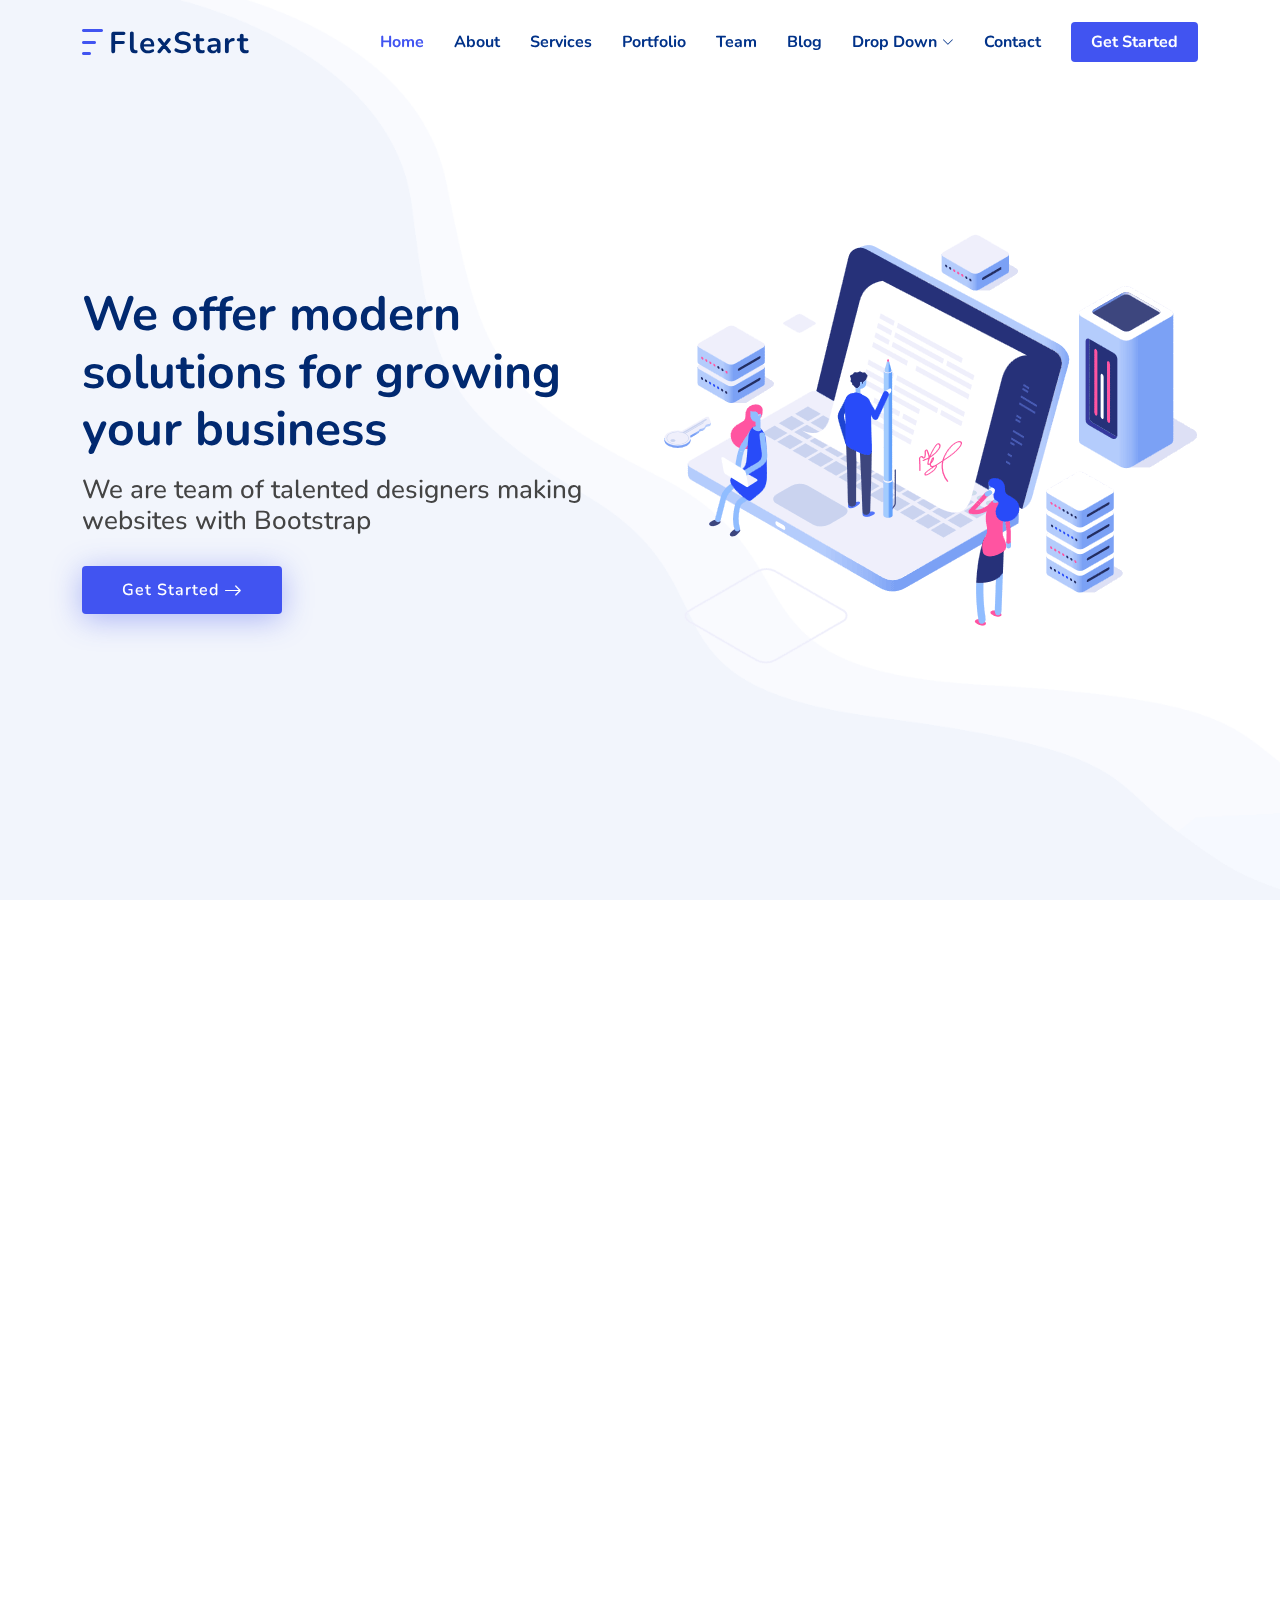
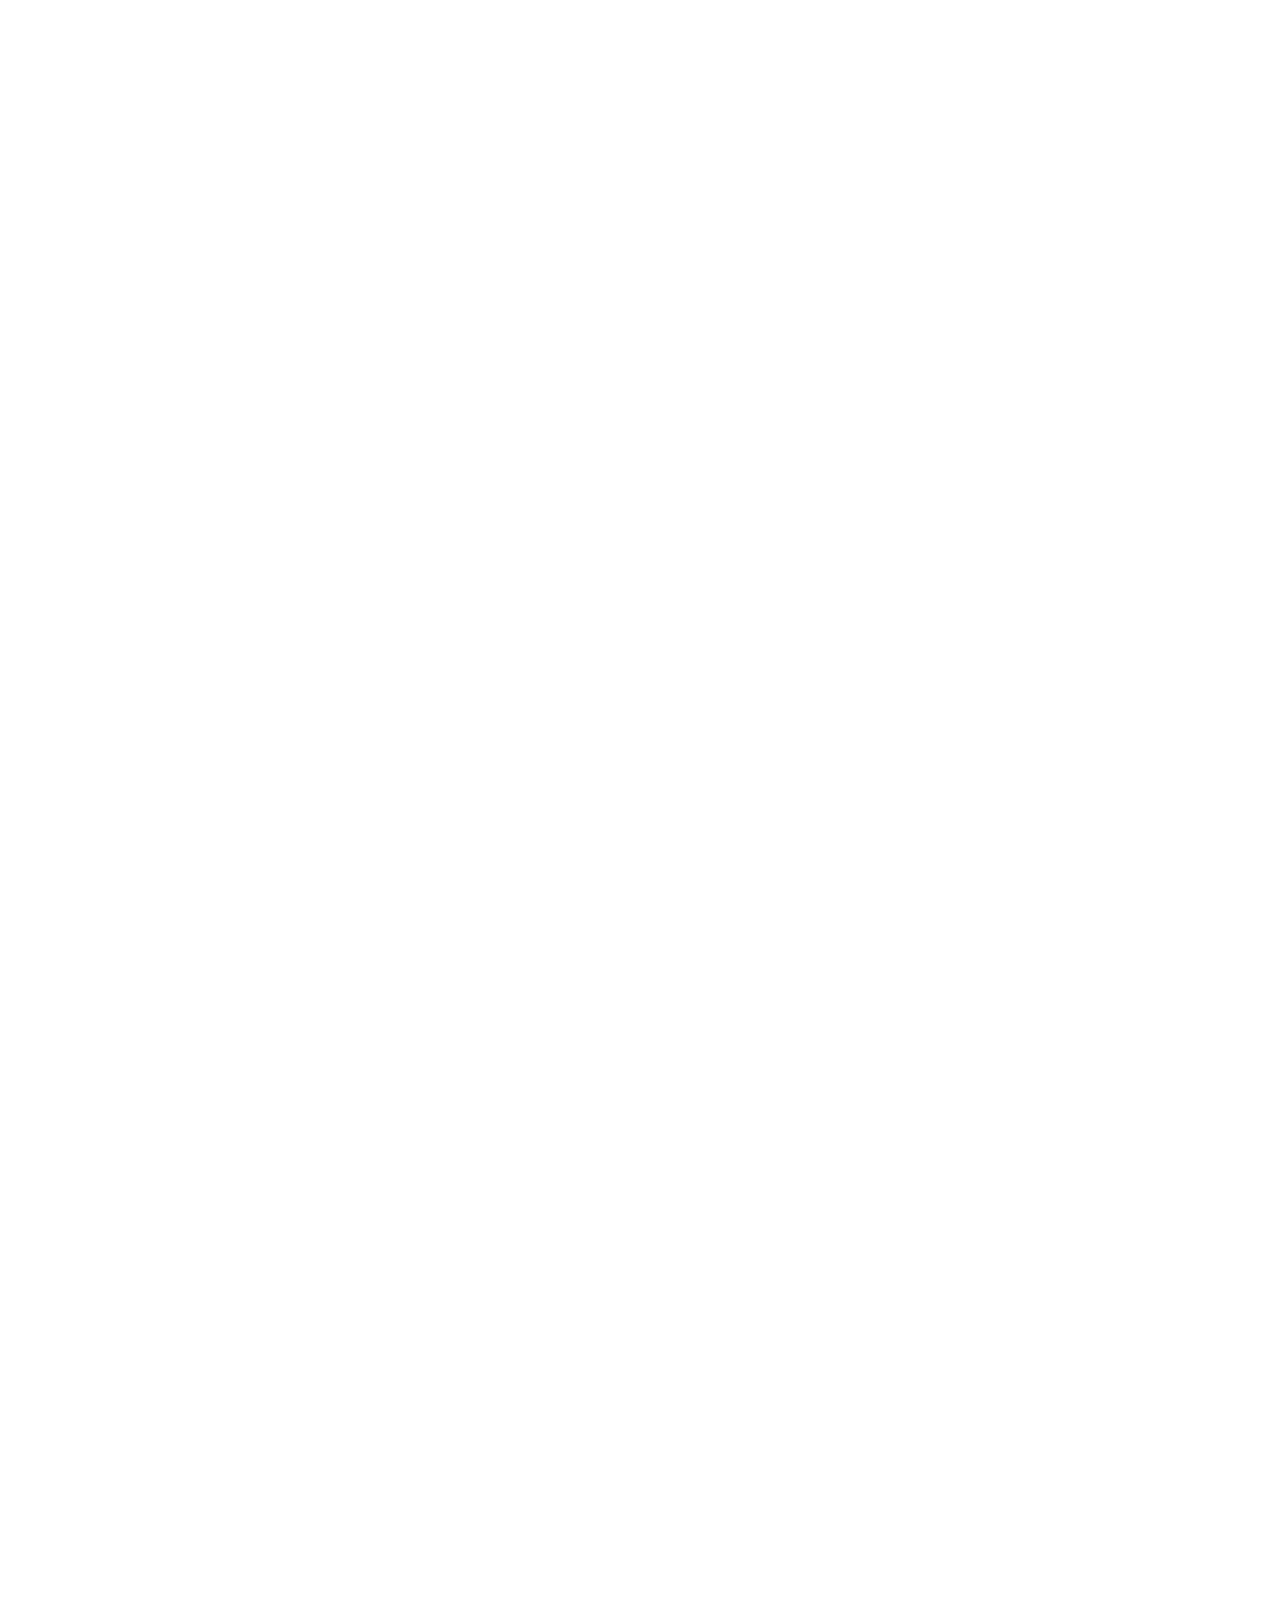
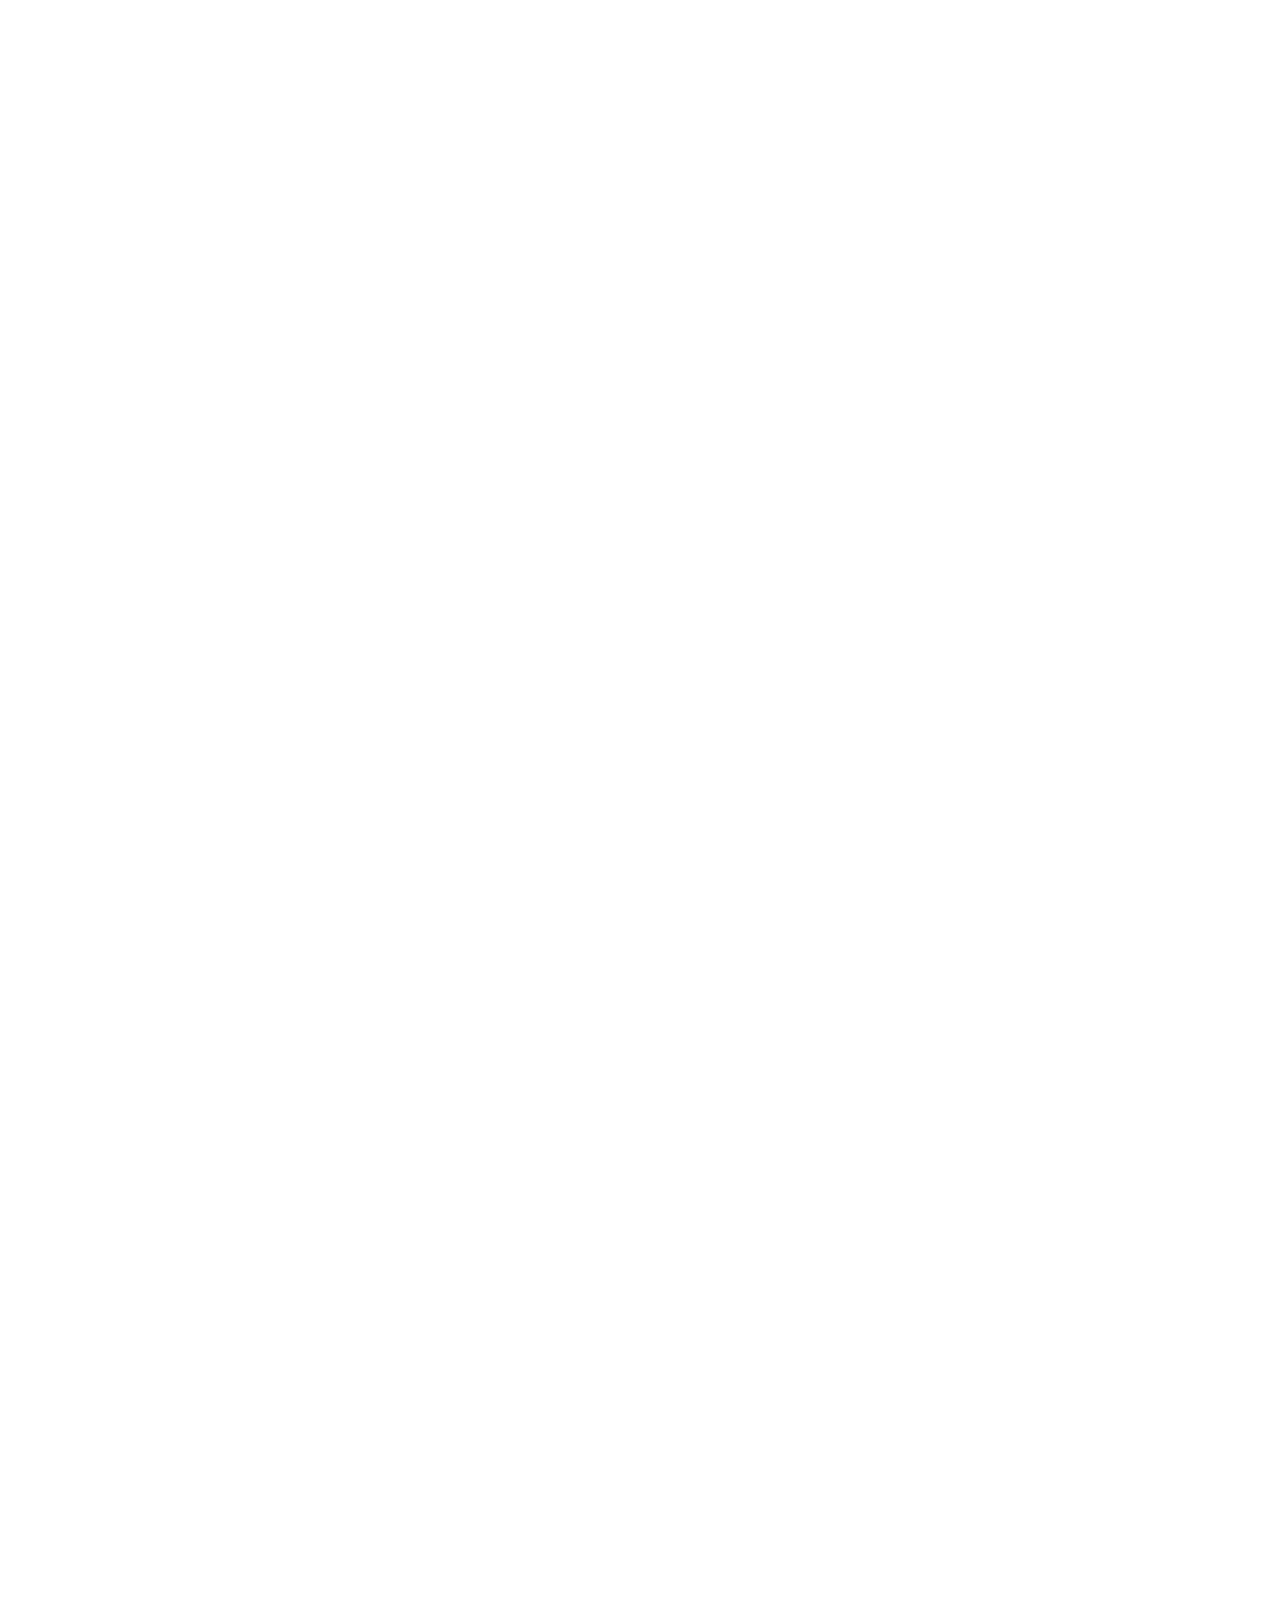
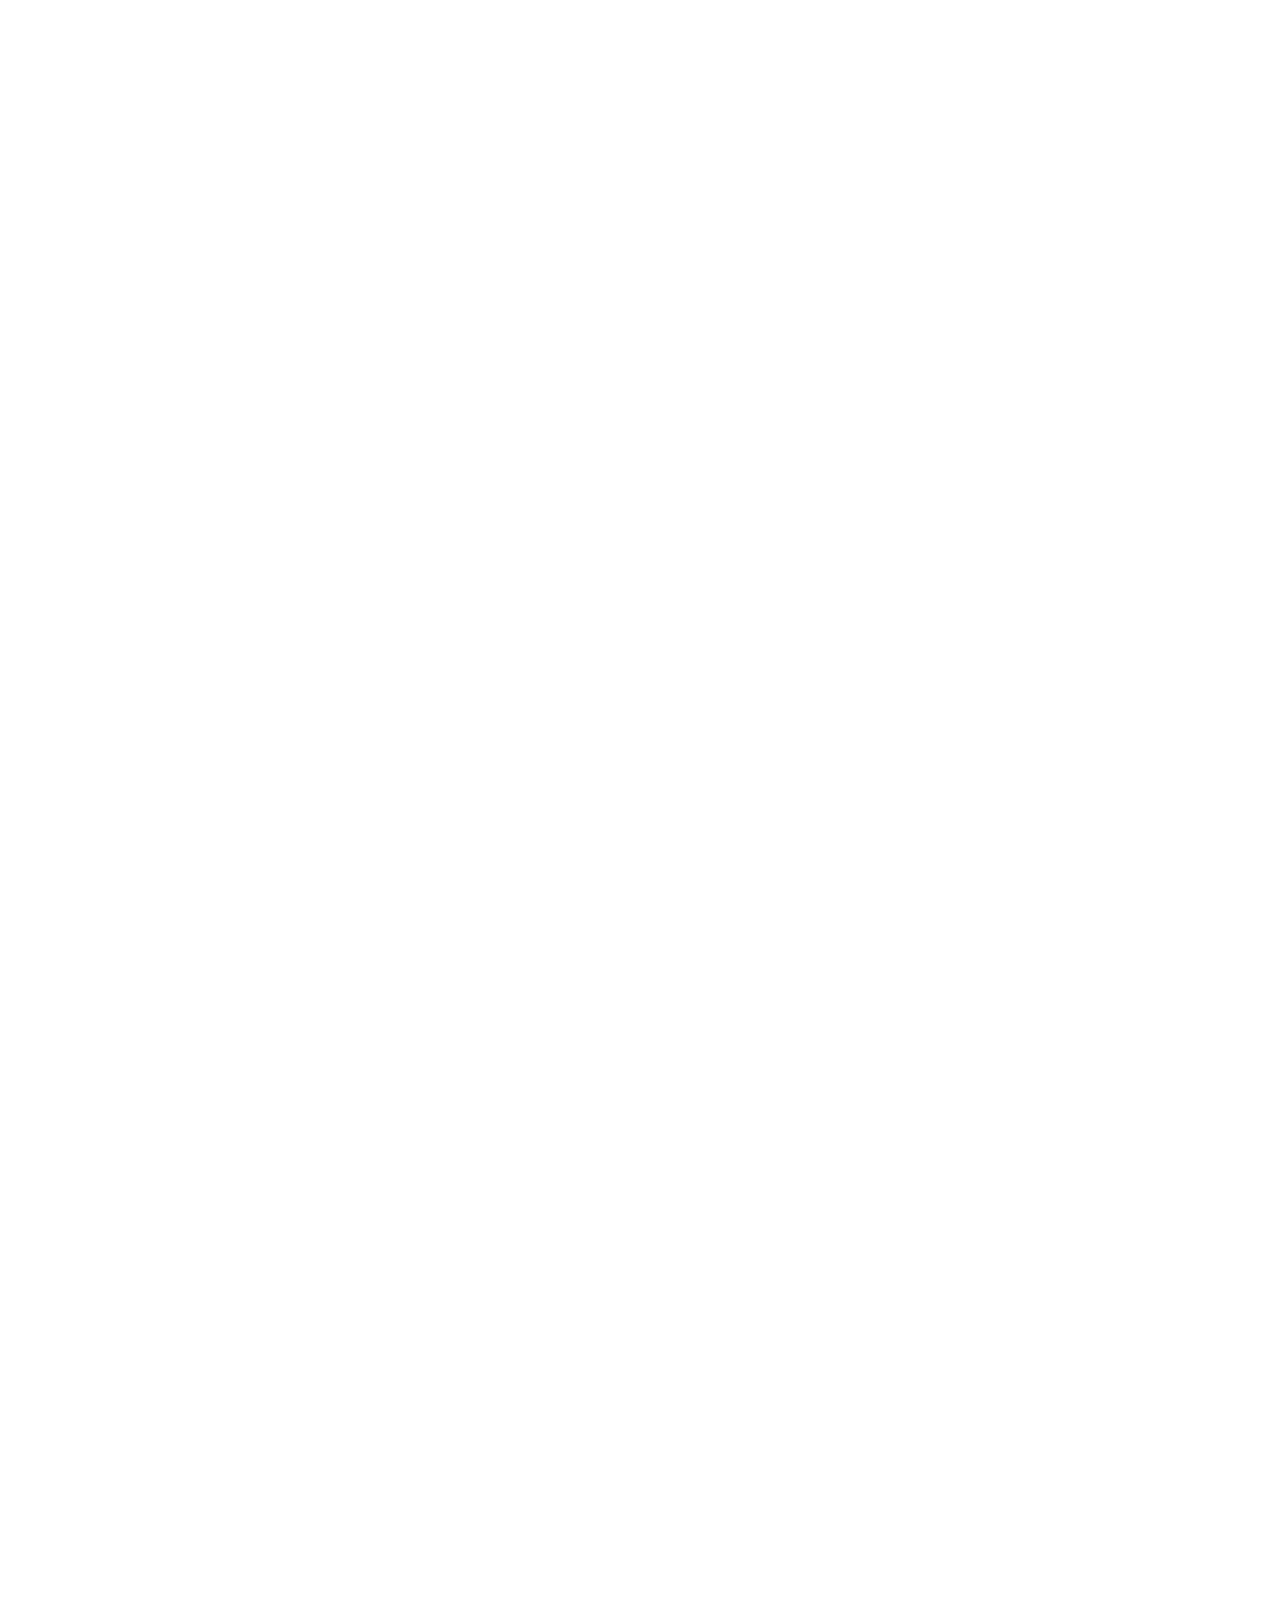
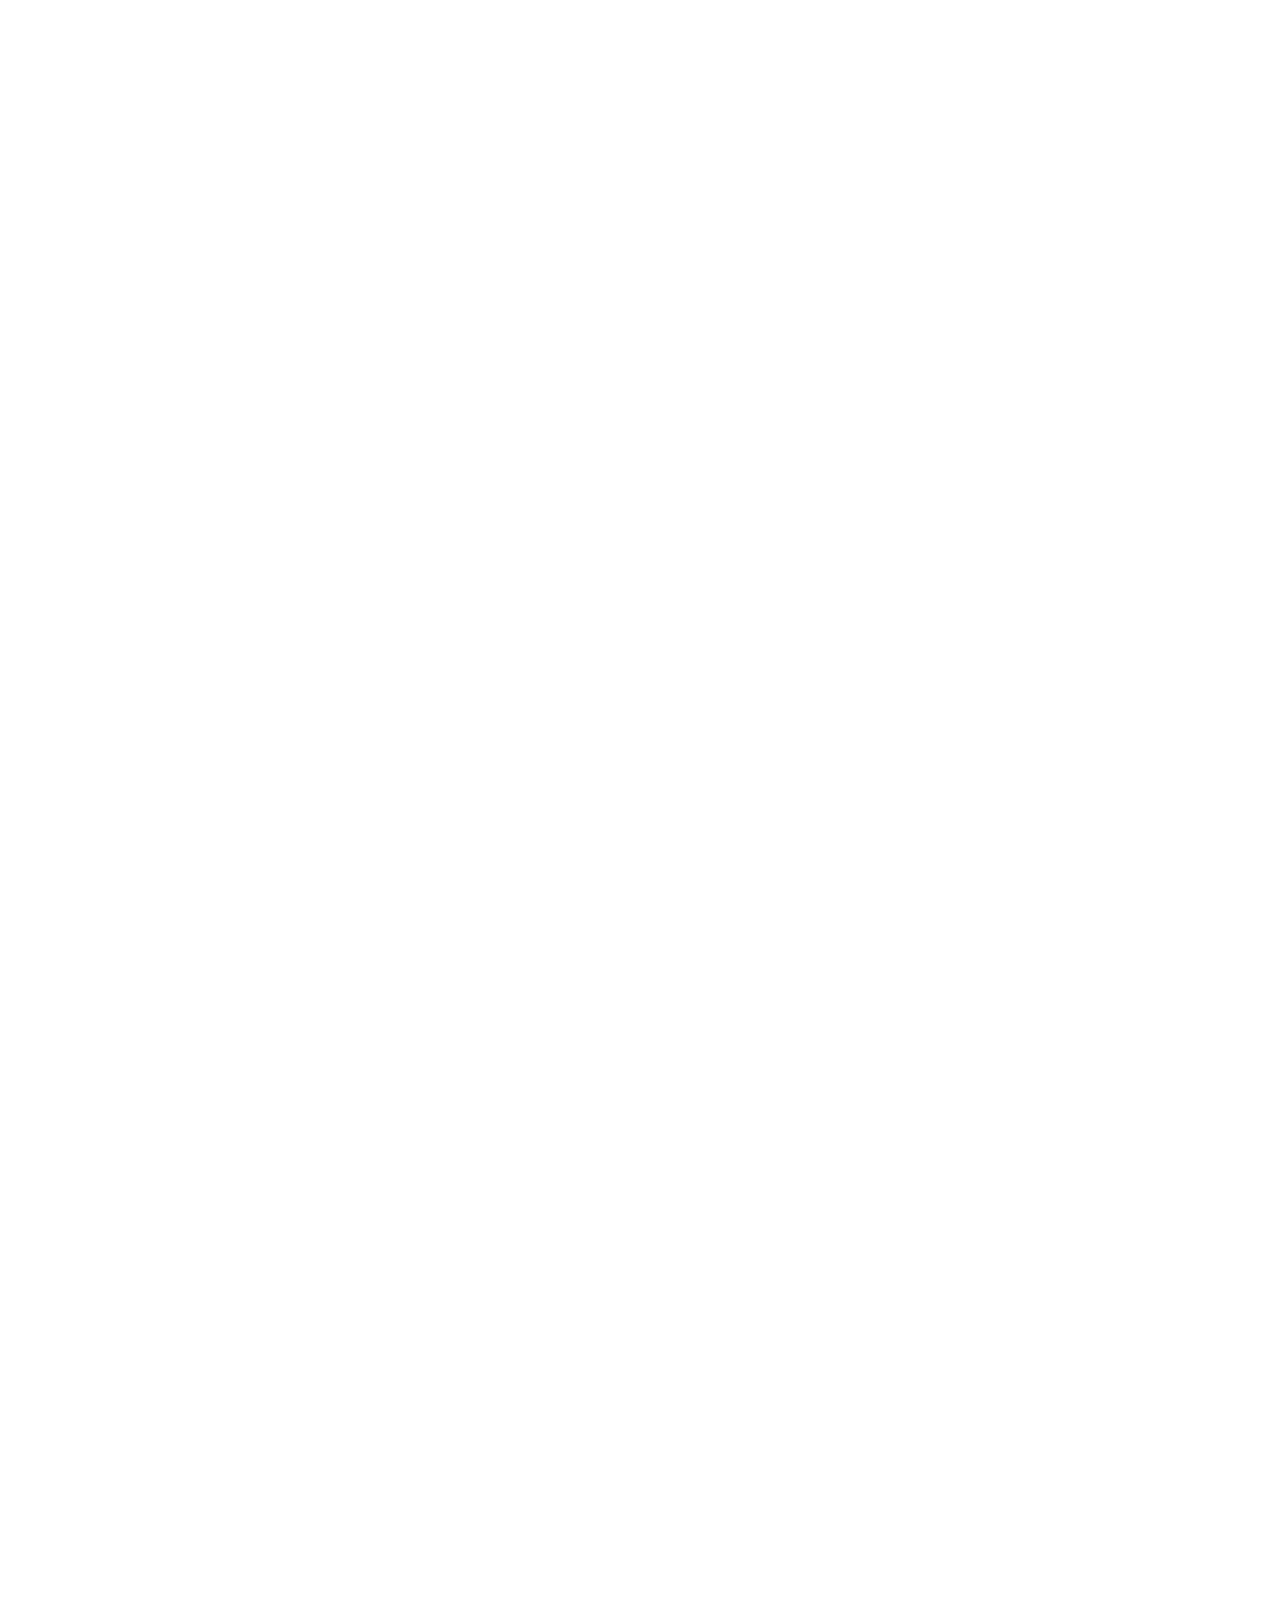
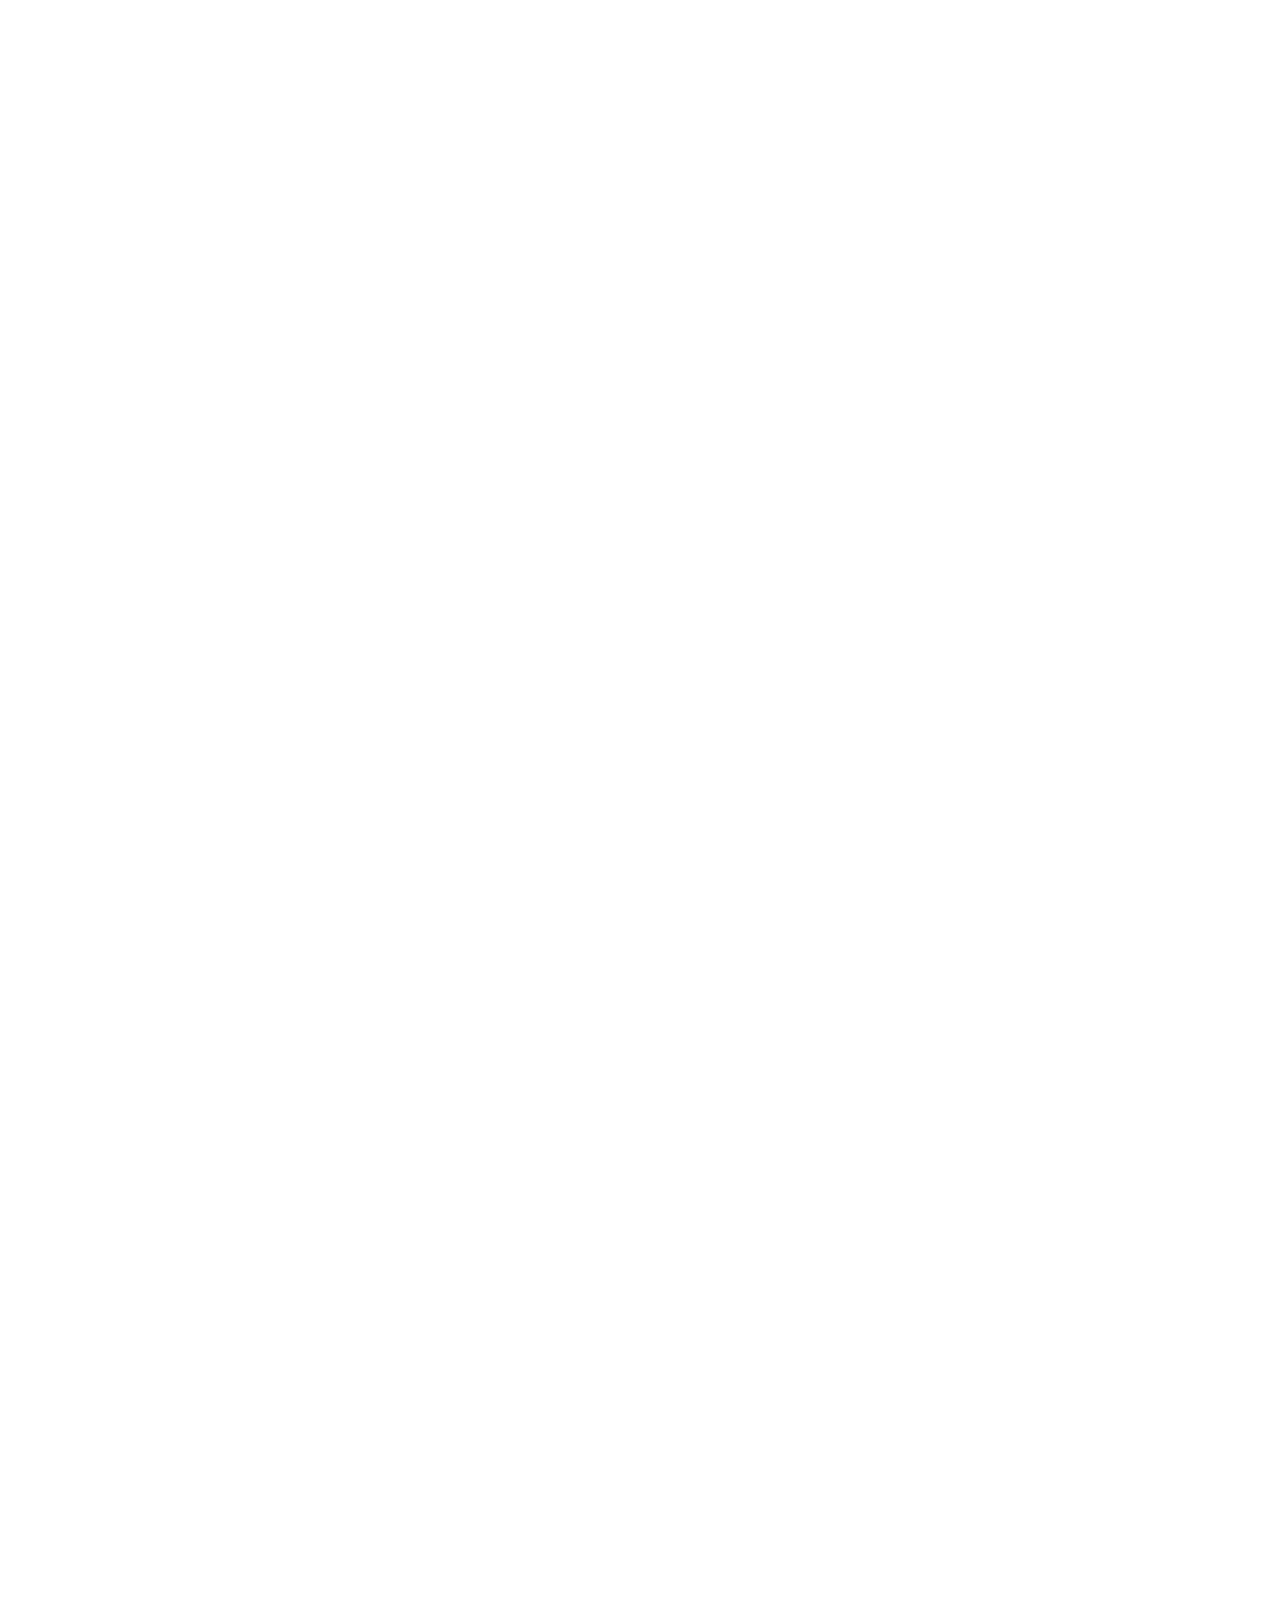
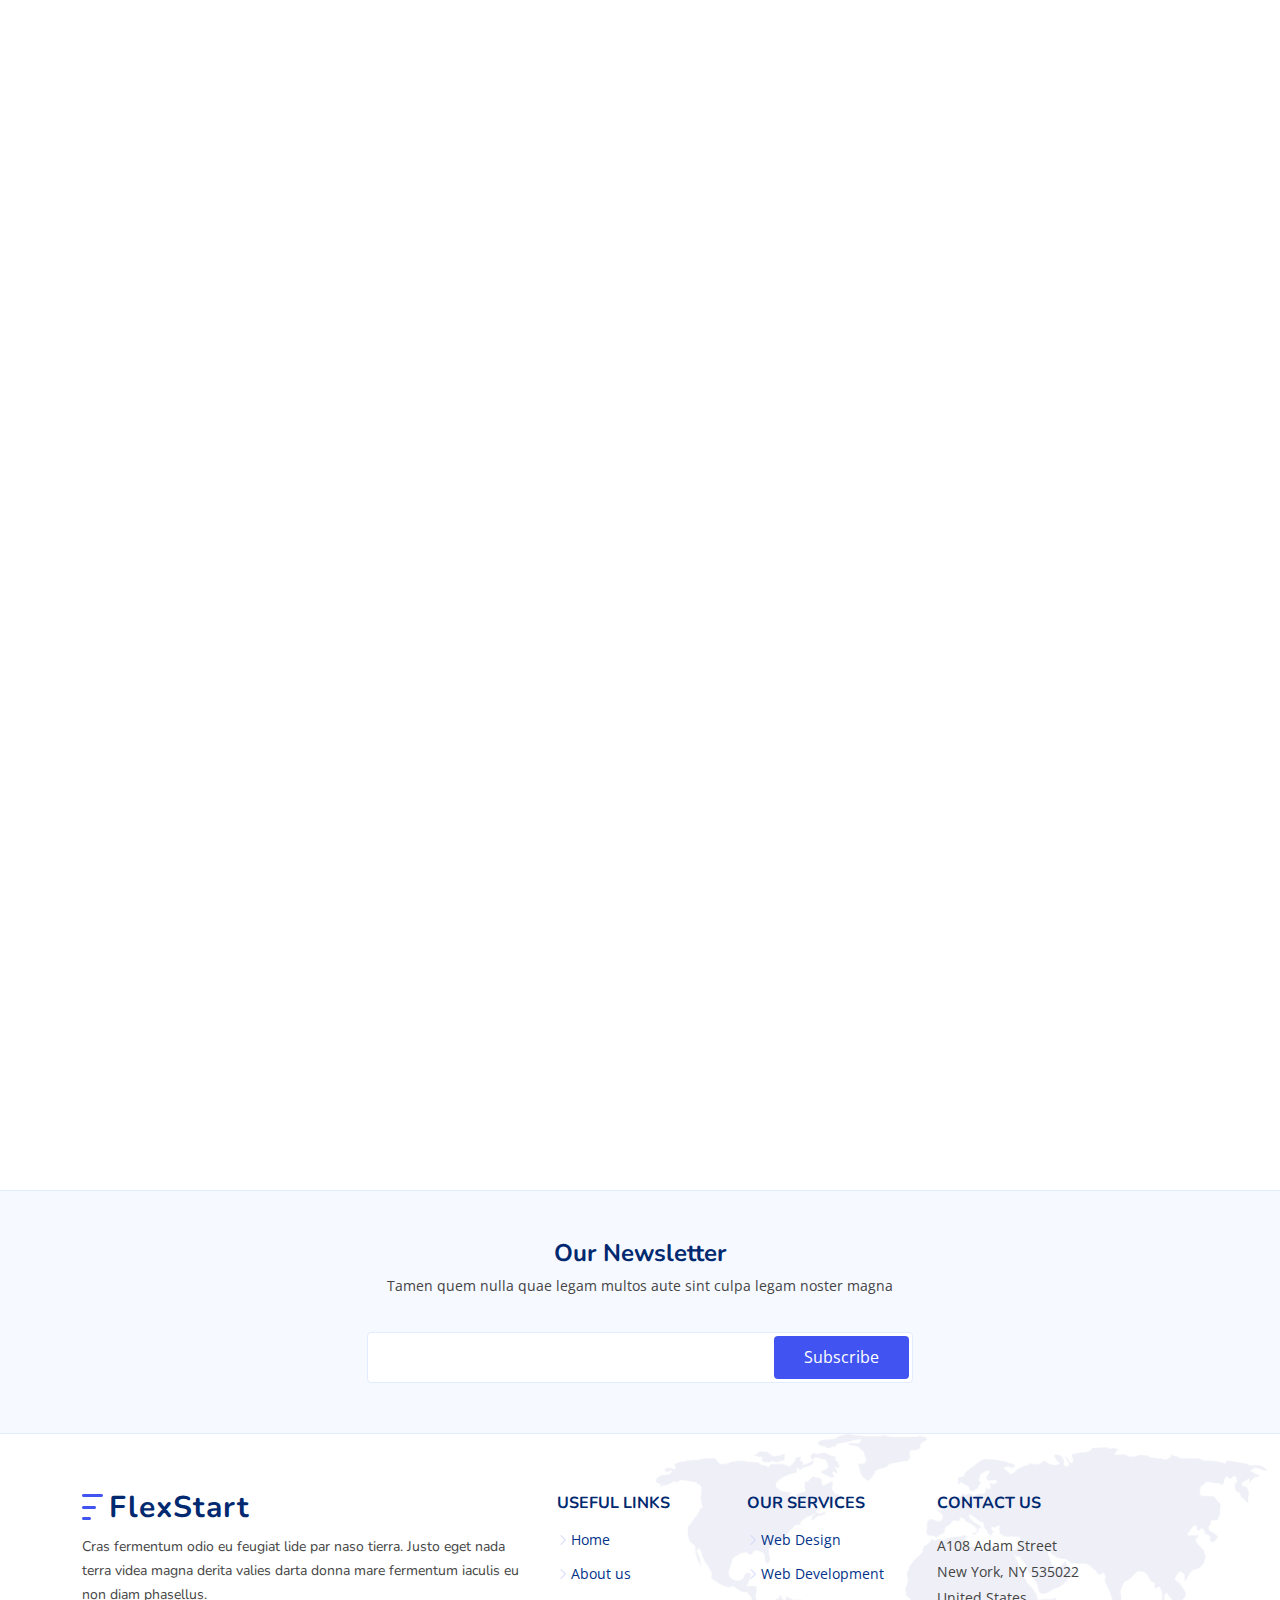
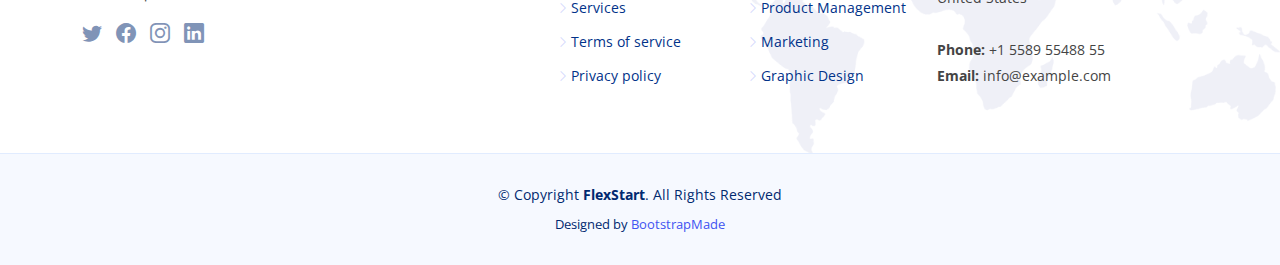
==== Final Website/index.html @ 0e43fa35 "New Website added - single blog page updated -" ====
<!DOCTYPE html>
<html lang="en">

<head>
  <meta charset="utf-8">
  <meta content="width=device-width, initial-scale=1.0" name="viewport">

  <title>FlexStart Bootstrap Template - Index</title>
  <meta content="" name="description">

  <meta content="" name="keywords">

  <!-- Favicons -->
  <link href="assets/img/favicon.png" rel="icon">
  <link href="assets/img/apple-touch-icon.png" rel="apple-touch-icon">

  <!-- Google Fonts -->
  <link href="https://fonts.googleapis.com/css?family=Open+Sans:300,300i,400,400i,600,600i,700,700i|Nunito:300,300i,400,400i,600,600i,700,700i|Poppins:300,300i,400,400i,500,500i,600,600i,700,700i" rel="stylesheet">

  <!-- Vendor CSS Files -->
  <link href="assets/vendor/aos/aos.css" rel="stylesheet">
  <link href="assets/vendor/bootstrap/css/bootstrap.min.css" rel="stylesheet">
  <link href="assets/vendor/bootstrap-icons/bootstrap-icons.css" rel="stylesheet">
  <link href="assets/vendor/glightbox/css/glightbox.min.css" rel="stylesheet">
  <link href="assets/vendor/remixicon/remixicon.css" rel="stylesheet">
  <link href="assets/vendor/swiper/swiper-bundle.min.css" rel="stylesheet">

  <!-- Template Main CSS File -->
  <link href="assets/css/style.css" rel="stylesheet">

  <!-- =======================================================
  * Template Name: FlexStart - v1.9.0
  * Template URL: https://bootstrapmade.com/flexstart-bootstrap-startup-template/
  * Author: BootstrapMade.com
  * License: https://bootstrapmade.com/license/
  ======================================================== -->
</head>

<body>

  <!-- ======= Header ======= -->
  <header id="header" class="header fixed-top">
    <div class="container-fluid container-xl d-flex align-items-center justify-content-between">

      <a href="index.html" class="logo d-flex align-items-center">
        <img src="assets/img/logo.png" alt="">
        <span>FlexStart</span>
      </a>

      <nav id="navbar" class="navbar">
        <ul>
          <li><a class="nav-link scrollto active" href="#hero">Home</a></li>
          <li><a class="nav-link scrollto" href="#about">About</a></li>
          <li><a class="nav-link scrollto" href="#services">Services</a></li>
          <li><a class="nav-link scrollto" href="#portfolio">Portfolio</a></li>
          <li><a class="nav-link scrollto" href="#team">Team</a></li>
          <li><a href="blog.html">Blog</a></li>
          <li class="dropdown"><a href="#"><span>Drop Down</span> <i class="bi bi-chevron-down"></i></a>
            <ul>
              <li><a href="#">Drop Down 1</a></li>
              <li class="dropdown"><a href="#"><span>Deep Drop Down</span> <i class="bi bi-chevron-right"></i></a>
                <ul>
                  <li><a href="#">Deep Drop Down 1</a></li>
                  <li><a href="#">Deep Drop Down 2</a></li>
                  <li><a href="#">Deep Drop Down 3</a></li>
                  <li><a href="#">Deep Drop Down 4</a></li>
                  <li><a href="#">Deep Drop Down 5</a></li>
                </ul>
              </li>
              <li><a href="#">Drop Down 2</a></li>
              <li><a href="#">Drop Down 3</a></li>
              <li><a href="#">Drop Down 4</a></li>
            </ul>
          </li>
          <li><a class="nav-link scrollto" href="#contact">Contact</a></li>
          <li><a class="getstarted scrollto" href="#about">Get Started</a></li>
        </ul>
        <i class="bi bi-list mobile-nav-toggle"></i>
      </nav><!-- .navbar -->

    </div>
  </header><!-- End Header -->

  <!-- ======= Hero Section ======= -->
  <section id="hero" class="hero d-flex align-items-center">

    <div class="container">
      <div class="row">
        <div class="col-lg-6 d-flex flex-column justify-content-center">
          <h1 data-aos="fade-up">We offer modern solutions for growing your business</h1>
          <h2 data-aos="fade-up" data-aos-delay="400">We are team of talented designers making websites with Bootstrap</h2>
          <div data-aos="fade-up" data-aos-delay="600">
            <div class="text-center text-lg-start">
              <a href="#about" class="btn-get-started scrollto d-inline-flex align-items-center justify-content-center align-self-center">
                <span>Get Started</span>
                <i class="bi bi-arrow-right"></i>
              </a>
            </div>
          </div>
        </div>
        <div class="col-lg-6 hero-img" data-aos="zoom-out" data-aos-delay="200">
          <img src="assets/img/hero-img.png" class="img-fluid" alt="">
        </div>
      </div>
    </div>

  </section><!-- End Hero -->

  <main id="main">
    <!-- ======= About Section ======= -->
    <section id="about" class="about">

      <div class="container" data-aos="fade-up">
        <div class="row gx-0">

          <div class="col-lg-6 d-flex flex-column justify-content-center" data-aos="fade-up" data-aos-delay="200">
            <div class="content">
              <h3>Who We Are</h3>
              <h2>Expedita voluptas omnis cupiditate totam eveniet nobis sint iste. Dolores est repellat corrupti reprehenderit.</h2>
              <p>
                Quisquam vel ut sint cum eos hic dolores aperiam. Sed deserunt et. Inventore et et dolor consequatur itaque ut voluptate sed et. Magnam nam ipsum tenetur suscipit voluptatum nam et est corrupti.
              </p>
              <div class="text-center text-lg-start">
                <a href="#" class="btn-read-more d-inline-flex align-items-center justify-content-center align-self-center">
                  <span>Read More</span>
                  <i class="bi bi-arrow-right"></i>
                </a>
              </div>
            </div>
          </div>

          <div class="col-lg-6 d-flex align-items-center" data-aos="zoom-out" data-aos-delay="200">
            <img src="assets/img/about.jpg" class="img-fluid" alt="">
          </div>

        </div>
      </div>

    </section><!-- End About Section -->

    <!-- ======= Values Section ======= -->
    <section id="values" class="values">

      <div class="container" data-aos="fade-up">

        <header class="section-header">
          <h2>Our Values</h2>
          <p>Odit est perspiciatis laborum et dicta</p>
        </header>

        <div class="row">

          <div class="col-lg-4" data-aos="fade-up" data-aos-delay="200">
            <div class="box">
              <img src="assets/img/values-1.png" class="img-fluid" alt="">
              <h3>Ad cupiditate sed est odio</h3>
              <p>Eum ad dolor et. Autem aut fugiat debitis voluptatem consequuntur sit. Et veritatis id.</p>
            </div>
          </div>

          <div class="col-lg-4 mt-4 mt-lg-0" data-aos="fade-up" data-aos-delay="400">
            <div class="box">
              <img src="assets/img/values-2.png" class="img-fluid" alt="">
              <h3>Voluptatem voluptatum alias</h3>
              <p>Repudiandae amet nihil natus in distinctio suscipit id. Doloremque ducimus ea sit non.</p>
            </div>
          </div>

          <div class="col-lg-4 mt-4 mt-lg-0" data-aos="fade-up" data-aos-delay="600">
            <div class="box">
              <img src="assets/img/values-3.png" class="img-fluid" alt="">
              <h3>Fugit cupiditate alias nobis.</h3>
              <p>Quam rem vitae est autem molestias explicabo debitis sint. Vero aliquid quidem commodi.</p>
            </div>
          </div>

        </div>

      </div>

    </section><!-- End Values Section -->

    <!-- ======= Counts Section ======= -->
    <section id="counts" class="counts">
      <div class="container" data-aos="fade-up">

        <div class="row gy-4">

          <div class="col-lg-3 col-md-6">
            <div class="count-box">
              <i class="bi bi-emoji-smile"></i>
              <div>
                <span data-purecounter-start="0" data-purecounter-end="232" data-purecounter-duration="1" class="purecounter"></span>
                <p>Happy Clients</p>
              </div>
            </div>
          </div>

          <div class="col-lg-3 col-md-6">
            <div class="count-box">
              <i class="bi bi-journal-richtext" style="color: #ee6c20;"></i>
              <div>
                <span data-purecounter-start="0" data-purecounter-end="521" data-purecounter-duration="1" class="purecounter"></span>
                <p>Projects</p>
              </div>
            </div>
          </div>

          <div class="col-lg-3 col-md-6">
            <div class="count-box">
              <i class="bi bi-headset" style="color: #15be56;"></i>
              <div>
                <span data-purecounter-start="0" data-purecounter-end="1463" data-purecounter-duration="1" class="purecounter"></span>
                <p>Hours Of Support</p>
              </div>
            </div>
          </div>

          <div class="col-lg-3 col-md-6">
            <div class="count-box">
              <i class="bi bi-people" style="color: #bb0852;"></i>
              <div>
                <span data-purecounter-start="0" data-purecounter-end="15" data-purecounter-duration="1" class="purecounter"></span>
                <p>Hard Workers</p>
              </div>
            </div>
          </div>

        </div>

      </div>
    </section><!-- End Counts Section -->

    <!-- ======= Features Section ======= -->
    <section id="features" class="features">

      <div class="container" data-aos="fade-up">

        <header class="section-header">
          <h2>Features</h2>
          <p>Laboriosam et omnis fuga quis dolor direda fara</p>
        </header>

        <div class="row">

          <div class="col-lg-6">
            <img src="assets/img/features.png" class="img-fluid" alt="">
          </div>

          <div class="col-lg-6 mt-5 mt-lg-0 d-flex">
            <div class="row align-self-center gy-4">

              <div class="col-md-6" data-aos="zoom-out" data-aos-delay="200">
                <div class="feature-box d-flex align-items-center">
                  <i class="bi bi-check"></i>
                  <h3>Eos aspernatur rem</h3>
                </div>
              </div>

              <div class="col-md-6" data-aos="zoom-out" data-aos-delay="300">
                <div class="feature-box d-flex align-items-center">
                  <i class="bi bi-check"></i>
                  <h3>Facilis neque ipsa</h3>
                </div>
              </div>

              <div class="col-md-6" data-aos="zoom-out" data-aos-delay="400">
                <div class="feature-box d-flex align-items-center">
                  <i class="bi bi-check"></i>
                  <h3>Volup amet voluptas</h3>
                </div>
              </div>

              <div class="col-md-6" data-aos="zoom-out" data-aos-delay="500">
                <div class="feature-box d-flex align-items-center">
                  <i class="bi bi-check"></i>
                  <h3>Rerum omnis sint</h3>
                </div>
              </div>

              <div class="col-md-6" data-aos="zoom-out" data-aos-delay="600">
                <div class="feature-box d-flex align-items-center">
                  <i class="bi bi-check"></i>
                  <h3>Alias possimus</h3>
                </div>
              </div>

              <div class="col-md-6" data-aos="zoom-out" data-aos-delay="700">
                <div class="feature-box d-flex align-items-center">
                  <i class="bi bi-check"></i>
                  <h3>Repellendus mollitia</h3>
                </div>
              </div>

            </div>
          </div>

        </div> <!-- / row -->

        <!-- Feature Tabs -->
        <div class="row feture-tabs" data-aos="fade-up">
          <div class="col-lg-6">
            <h3>Neque officiis dolore maiores et exercitationem quae est seda lidera pat claero</h3>

            <!-- Tabs -->
            <ul class="nav nav-pills mb-3">
              <li>
                <a class="nav-link active" data-bs-toggle="pill" href="#tab1">Saepe fuga</a>
              </li>
              <li>
                <a class="nav-link" data-bs-toggle="pill" href="#tab2">Voluptates</a>
              </li>
              <li>
                <a class="nav-link" data-bs-toggle="pill" href="#tab3">Corrupti</a>
              </li>
            </ul><!-- End Tabs -->

            <!-- Tab Content -->
            <div class="tab-content">

              <div class="tab-pane fade show active" id="tab1">
                <p>Consequuntur inventore voluptates consequatur aut vel et. Eos doloribus expedita. Sapiente atque consequatur minima nihil quae aspernatur quo suscipit voluptatem.</p>
                <div class="d-flex align-items-center mb-2">
                  <i class="bi bi-check2"></i>
                  <h4>Repudiandae rerum velit modi et officia quasi facilis</h4>
                </div>
                <p>Laborum omnis voluptates voluptas qui sit aliquam blanditiis. Sapiente minima commodi dolorum non eveniet magni quaerat nemo et.</p>
                <div class="d-flex align-items-center mb-2">
                  <i class="bi bi-check2"></i>
                  <h4>Incidunt non veritatis illum ea ut nisi</h4>
                </div>
                <p>Non quod totam minus repellendus autem sint velit. Rerum debitis facere soluta tenetur. Iure molestiae assumenda sunt qui inventore eligendi voluptates nisi at. Dolorem quo tempora. Quia et perferendis.</p>
              </div><!-- End Tab 1 Content -->

              <div class="tab-pane fade show" id="tab2">
                <p>Consequuntur inventore voluptates consequatur aut vel et. Eos doloribus expedita. Sapiente atque consequatur minima nihil quae aspernatur quo suscipit voluptatem.</p>
                <div class="d-flex align-items-center mb-2">
                  <i class="bi bi-check2"></i>
                  <h4>Repudiandae rerum velit modi et officia quasi facilis</h4>
                </div>
                <p>Laborum omnis voluptates voluptas qui sit aliquam blanditiis. Sapiente minima commodi dolorum non eveniet magni quaerat nemo et.</p>
                <div class="d-flex align-items-center mb-2">
                  <i class="bi bi-check2"></i>
                  <h4>Incidunt non veritatis illum ea ut nisi</h4>
                </div>
                <p>Non quod totam minus repellendus autem sint velit. Rerum debitis facere soluta tenetur. Iure molestiae assumenda sunt qui inventore eligendi voluptates nisi at. Dolorem quo tempora. Quia et perferendis.</p>
              </div><!-- End Tab 2 Content -->

              <div class="tab-pane fade show" id="tab3">
                <p>Consequuntur inventore voluptates consequatur aut vel et. Eos doloribus expedita. Sapiente atque consequatur minima nihil quae aspernatur quo suscipit voluptatem.</p>
                <div class="d-flex align-items-center mb-2">
                  <i class="bi bi-check2"></i>
                  <h4>Repudiandae rerum velit modi et officia quasi facilis</h4>
                </div>
                <p>Laborum omnis voluptates voluptas qui sit aliquam blanditiis. Sapiente minima commodi dolorum non eveniet magni quaerat nemo et.</p>
                <div class="d-flex align-items-center mb-2">
                  <i class="bi bi-check2"></i>
                  <h4>Incidunt non veritatis illum ea ut nisi</h4>
                </div>
                <p>Non quod totam minus repellendus autem sint velit. Rerum debitis facere soluta tenetur. Iure molestiae assumenda sunt qui inventore eligendi voluptates nisi at. Dolorem quo tempora. Quia et perferendis.</p>
              </div><!-- End Tab 3 Content -->

            </div>

          </div>

          <div class="col-lg-6">
            <img src="assets/img/features-2.png" class="img-fluid" alt="">
          </div>

        </div><!-- End Feature Tabs -->

        <!-- Feature Icons -->
        <div class="row feature-icons" data-aos="fade-up">
          <h3>Ratione mollitia eos ab laudantium rerum beatae quo</h3>

          <div class="row">

            <div class="col-xl-4 text-center" data-aos="fade-right" data-aos-delay="100">
              <img src="assets/img/features-3.png" class="img-fluid p-4" alt="">
            </div>

            <div class="col-xl-8 d-flex content">
              <div class="row align-self-center gy-4">

                <div class="col-md-6 icon-box" data-aos="fade-up">
                  <i class="ri-line-chart-line"></i>
                  <div>
                    <h4>Corporis voluptates sit</h4>
                    <p>Consequuntur sunt aut quasi enim aliquam quae harum pariatur laboris nisi ut aliquip</p>
                  </div>
                </div>

                <div class="col-md-6 icon-box" data-aos="fade-up" data-aos-delay="100">
                  <i class="ri-stack-line"></i>
                  <div>
                    <h4>Ullamco laboris nisi</h4>
                    <p>Excepteur sint occaecat cupidatat non proident, sunt in culpa qui officia deserunt</p>
                  </div>
                </div>

                <div class="col-md-6 icon-box" data-aos="fade-up" data-aos-delay="200">
                  <i class="ri-brush-4-line"></i>
                  <div>
                    <h4>Labore consequatur</h4>
                    <p>Aut suscipit aut cum nemo deleniti aut omnis. Doloribus ut maiores omnis facere</p>
                  </div>
                </div>

                <div class="col-md-6 icon-box" data-aos="fade-up" data-aos-delay="300">
                  <i class="ri-magic-line"></i>
                  <div>
                    <h4>Beatae veritatis</h4>
                    <p>Expedita veritatis consequuntur nihil tempore laudantium vitae denat pacta</p>
                  </div>
                </div>

                <div class="col-md-6 icon-box" data-aos="fade-up" data-aos-delay="400">
                  <i class="ri-command-line"></i>
                  <div>
                    <h4>Molestiae dolor</h4>
                    <p>Et fuga et deserunt et enim. Dolorem architecto ratione tensa raptor marte</p>
                  </div>
                </div>

                <div class="col-md-6 icon-box" data-aos="fade-up" data-aos-delay="500">
                  <i class="ri-radar-line"></i>
                  <div>
                    <h4>Explicabo consectetur</h4>
                    <p>Est autem dicta beatae suscipit. Sint veritatis et sit quasi ab aut inventore</p>
                  </div>
                </div>

              </div>
            </div>

          </div>

        </div><!-- End Feature Icons -->

      </div>

    </section><!-- End Features Section -->

    <!-- ======= Services Section ======= -->
    <section id="services" class="services">

      <div class="container" data-aos="fade-up">

        <header class="section-header">
          <h2>Services</h2>
          <p>Veritatis et dolores facere numquam et praesentium</p>
        </header>

        <div class="row gy-4">

          <div class="col-lg-4 col-md-6" data-aos="fade-up" data-aos-delay="200">
            <div class="service-box blue">
              <i class="ri-discuss-line icon"></i>
              <h3>Nesciunt Mete</h3>
              <p>Provident nihil minus qui consequatur non omnis maiores. Eos accusantium minus dolores iure perferendis tempore et consequatur.</p>
              <a href="#" class="read-more"><span>Read More</span> <i class="bi bi-arrow-right"></i></a>
            </div>
          </div>

          <div class="col-lg-4 col-md-6" data-aos="fade-up" data-aos-delay="300">
            <div class="service-box orange">
              <i class="ri-discuss-line icon"></i>
              <h3>Eosle Commodi</h3>
              <p>Ut autem aut autem non a. Sint sint sit facilis nam iusto sint. Libero corrupti neque eum hic non ut nesciunt dolorem.</p>
              <a href="#" class="read-more"><span>Read More</span> <i class="bi bi-arrow-right"></i></a>
            </div>
          </div>

          <div class="col-lg-4 col-md-6" data-aos="fade-up" data-aos-delay="400">
            <div class="service-box green">
              <i class="ri-discuss-line icon"></i>
              <h3>Ledo Markt</h3>
              <p>Ut excepturi voluptatem nisi sed. Quidem fuga consequatur. Minus ea aut. Vel qui id voluptas adipisci eos earum corrupti.</p>
              <a href="#" class="read-more"><span>Read More</span> <i class="bi bi-arrow-right"></i></a>
            </div>
          </div>

          <div class="col-lg-4 col-md-6" data-aos="fade-up" data-aos-delay="500">
            <div class="service-box red">
              <i class="ri-discuss-line icon"></i>
              <h3>Asperiores Commodi</h3>
              <p>Non et temporibus minus omnis sed dolor esse consequatur. Cupiditate sed error ea fuga sit provident adipisci neque.</p>
              <a href="#" class="read-more"><span>Read More</span> <i class="bi bi-arrow-right"></i></a>
            </div>
          </div>

          <div class="col-lg-4 col-md-6" data-aos="fade-up" data-aos-delay="600">
            <div class="service-box purple">
              <i class="ri-discuss-line icon"></i>
              <h3>Velit Doloremque.</h3>
              <p>Cumque et suscipit saepe. Est maiores autem enim facilis ut aut ipsam corporis aut. Sed animi at autem alias eius labore.</p>
              <a href="#" class="read-more"><span>Read More</span> <i class="bi bi-arrow-right"></i></a>
            </div>
          </div>

          <div class="col-lg-4 col-md-6" data-aos="fade-up" data-aos-delay="700">
            <div class="service-box pink">
              <i class="ri-discuss-line icon"></i>
              <h3>Dolori Architecto</h3>
              <p>Hic molestias ea quibusdam eos. Fugiat enim doloremque aut neque non et debitis iure. Corrupti recusandae ducimus enim.</p>
              <a href="#" class="read-more"><span>Read More</span> <i class="bi bi-arrow-right"></i></a>
            </div>
          </div>

        </div>

      </div>

    </section><!-- End Services Section -->

    <!-- ======= Pricing Section ======= -->
    <section id="pricing" class="pricing">

      <div class="container" data-aos="fade-up">

        <header class="section-header">
          <h2>Pricing</h2>
          <p>Check our Pricing</p>
        </header>

        <div class="row gy-4" data-aos="fade-left">

          <div class="col-lg-3 col-md-6" data-aos="zoom-in" data-aos-delay="100">
            <div class="box">
              <h3 style="color: #07d5c0;">Free Plan</h3>
              <div class="price"><sup>$</sup>0<span> / mo</span></div>
              <img src="assets/img/pricing-free.png" class="img-fluid" alt="">
              <ul>
                <li>Aida dere</li>
                <li>Nec feugiat nisl</li>
                <li>Nulla at volutpat dola</li>
                <li class="na">Pharetra massa</li>
                <li class="na">Massa ultricies mi</li>
              </ul>
              <a href="#" class="btn-buy">Buy Now</a>
            </div>
          </div>

          <div class="col-lg-3 col-md-6" data-aos="zoom-in" data-aos-delay="200">
            <div class="box">
              <span class="featured">Featured</span>
              <h3 style="color: #65c600;">Starter Plan</h3>
              <div class="price"><sup>$</sup>19<span> / mo</span></div>
              <img src="assets/img/pricing-starter.png" class="img-fluid" alt="">
              <ul>
                <li>Aida dere</li>
                <li>Nec feugiat nisl</li>
                <li>Nulla at volutpat dola</li>
                <li>Pharetra massa</li>
                <li class="na">Massa ultricies mi</li>
              </ul>
              <a href="#" class="btn-buy">Buy Now</a>
            </div>
          </div>

          <div class="col-lg-3 col-md-6" data-aos="zoom-in" data-aos-delay="300">
            <div class="box">
              <h3 style="color: #ff901c;">Business Plan</h3>
              <div class="price"><sup>$</sup>29<span> / mo</span></div>
              <img src="assets/img/pricing-business.png" class="img-fluid" alt="">
              <ul>
                <li>Aida dere</li>
                <li>Nec feugiat nisl</li>
                <li>Nulla at volutpat dola</li>
                <li>Pharetra massa</li>
                <li>Massa ultricies mi</li>
              </ul>
              <a href="#" class="btn-buy">Buy Now</a>
            </div>
          </div>

          <div class="col-lg-3 col-md-6" data-aos="zoom-in" data-aos-delay="400">
            <div class="box">
              <h3 style="color: #ff0071;">Ultimate Plan</h3>
              <div class="price"><sup>$</sup>49<span> / mo</span></div>
              <img src="assets/img/pricing-ultimate.png" class="img-fluid" alt="">
              <ul>
                <li>Aida dere</li>
                <li>Nec feugiat nisl</li>
                <li>Nulla at volutpat dola</li>
                <li>Pharetra massa</li>
                <li>Massa ultricies mi</li>
              </ul>
              <a href="#" class="btn-buy">Buy Now</a>
            </div>
          </div>

        </div>

      </div>

    </section><!-- End Pricing Section -->

    <!-- ======= F.A.Q Section ======= -->
    <section id="faq" class="faq">

      <div class="container" data-aos="fade-up">

        <header class="section-header">
          <h2>F.A.Q</h2>
          <p>Frequently Asked Questions</p>
        </header>

        <div class="row">
          <div class="col-lg-6">
            <!-- F.A.Q List 1-->
            <div class="accordion accordion-flush" id="faqlist1">
              <div class="accordion-item">
                <h2 class="accordion-header">
                  <button class="accordion-button collapsed" type="button" data-bs-toggle="collapse" data-bs-target="#faq-content-1">
                    Non consectetur a erat nam at lectus urna duis?
                  </button>
                </h2>
                <div id="faq-content-1" class="accordion-collapse collapse" data-bs-parent="#faqlist1">
                  <div class="accordion-body">
                    Feugiat pretium nibh ipsum consequat. Tempus iaculis urna id volutpat lacus laoreet non curabitur gravida. Venenatis lectus magna fringilla urna porttitor rhoncus dolor purus non.
                  </div>
                </div>
              </div>

              <div class="accordion-item">
                <h2 class="accordion-header">
                  <button class="accordion-button collapsed" type="button" data-bs-toggle="collapse" data-bs-target="#faq-content-2">
                    Feugiat scelerisque varius morbi enim nunc faucibus a pellentesque?
                  </button>
                </h2>
                <div id="faq-content-2" class="accordion-collapse collapse" data-bs-parent="#faqlist1">
                  <div class="accordion-body">
                    Dolor sit amet consectetur adipiscing elit pellentesque habitant morbi. Id interdum velit laoreet id donec ultrices. Fringilla phasellus faucibus scelerisque eleifend donec pretium. Est pellentesque elit ullamcorper dignissim. Mauris ultrices eros in cursus turpis massa tincidunt dui.
                  </div>
                </div>
              </div>

              <div class="accordion-item">
                <h2 class="accordion-header">
                  <button class="accordion-button collapsed" type="button" data-bs-toggle="collapse" data-bs-target="#faq-content-3">
                    Dolor sit amet consectetur adipiscing elit pellentesque habitant morbi?
                  </button>
                </h2>
                <div id="faq-content-3" class="accordion-collapse collapse" data-bs-parent="#faqlist1">
                  <div class="accordion-body">
                    Eleifend mi in nulla posuere sollicitudin aliquam ultrices sagittis orci. Faucibus pulvinar elementum integer enim. Sem nulla pharetra diam sit amet nisl suscipit. Rutrum tellus pellentesque eu tincidunt. Lectus urna duis convallis convallis tellus. Urna molestie at elementum eu facilisis sed odio morbi quis
                  </div>
                </div>
              </div>

            </div>
          </div>

          <div class="col-lg-6">

            <!-- F.A.Q List 2-->
            <div class="accordion accordion-flush" id="faqlist2">

              <div class="accordion-item">
                <h2 class="accordion-header">
                  <button class="accordion-button collapsed" type="button" data-bs-toggle="collapse" data-bs-target="#faq2-content-1">
                    Ac odio tempor orci dapibus. Aliquam eleifend mi in nulla?
                  </button>
                </h2>
                <div id="faq2-content-1" class="accordion-collapse collapse" data-bs-parent="#faqlist2">
                  <div class="accordion-body">
                    Dolor sit amet consectetur adipiscing elit pellentesque habitant morbi. Id interdum velit laoreet id donec ultrices. Fringilla phasellus faucibus scelerisque eleifend donec pretium. Est pellentesque elit ullamcorper dignissim. Mauris ultrices eros in cursus turpis massa tincidunt dui.
                  </div>
                </div>
              </div>

              <div class="accordion-item">
                <h2 class="accordion-header">
                  <button class="accordion-button collapsed" type="button" data-bs-toggle="collapse" data-bs-target="#faq2-content-2">
                    Tempus quam pellentesque nec nam aliquam sem et tortor consequat?
                  </button>
                </h2>
                <div id="faq2-content-2" class="accordion-collapse collapse" data-bs-parent="#faqlist2">
                  <div class="accordion-body">
                    Molestie a iaculis at erat pellentesque adipiscing commodo. Dignissim suspendisse in est ante in. Nunc vel risus commodo viverra maecenas accumsan. Sit amet nisl suscipit adipiscing bibendum est. Purus gravida quis blandit turpis cursus in
                  </div>
                </div>
              </div>

              <div class="accordion-item">
                <h2 class="accordion-header">
                  <button class="accordion-button collapsed" type="button" data-bs-toggle="collapse" data-bs-target="#faq2-content-3">
                    Varius vel pharetra vel turpis nunc eget lorem dolor?
                  </button>
                </h2>
                <div id="faq2-content-3" class="accordion-collapse collapse" data-bs-parent="#faqlist2">
                  <div class="accordion-body">
                    Laoreet sit amet cursus sit amet dictum sit amet justo. Mauris vitae ultricies leo integer malesuada nunc vel. Tincidunt eget nullam non nisi est sit amet. Turpis nunc eget lorem dolor sed. Ut venenatis tellus in metus vulputate eu scelerisque. Pellentesque diam volutpat commodo sed egestas egestas fringilla phasellus faucibus. Nibh tellus molestie nunc non blandit massa enim nec.
                  </div>
                </div>
              </div>

            </div>
          </div>

        </div>

      </div>

    </section><!-- End F.A.Q Section -->

    <!-- ======= Portfolio Section ======= -->
    <section id="portfolio" class="portfolio">

      <div class="container" data-aos="fade-up">

        <header class="section-header">
          <h2>Portfolio</h2>
          <p>Check our latest work</p>
        </header>

        <div class="row" data-aos="fade-up" data-aos-delay="100">
          <div class="col-lg-12 d-flex justify-content-center">
            <ul id="portfolio-flters">
              <li data-filter="*" class="filter-active">All</li>
              <li data-filter=".filter-app">App</li>
              <li data-filter=".filter-card">Card</li>
              <li data-filter=".filter-web">Web</li>
            </ul>
          </div>
        </div>

        <div class="row gy-4 portfolio-container" data-aos="fade-up" data-aos-delay="200">

          <div class="col-lg-4 col-md-6 portfolio-item filter-app">
            <div class="portfolio-wrap">
              <img src="assets/img/portfolio/portfolio-1.jpg" class="img-fluid" alt="">
              <div class="portfolio-info">
                <h4>App 1</h4>
                <p>App</p>
                <div class="portfolio-links">
                  <a href="assets/img/portfolio/portfolio-1.jpg" data-gallery="portfolioGallery" class="portfokio-lightbox" title="App 1"><i class="bi bi-plus"></i></a>
                  <a href="portfolio-details.html" title="More Details"><i class="bi bi-link"></i></a>
                </div>
              </div>
            </div>
          </div>

          <div class="col-lg-4 col-md-6 portfolio-item filter-web">
            <div class="portfolio-wrap">
              <img src="assets/img/portfolio/portfolio-2.jpg" class="img-fluid" alt="">
              <div class="portfolio-info">
                <h4>Web 3</h4>
                <p>Web</p>
                <div class="portfolio-links">
                  <a href="assets/img/portfolio/portfolio-2.jpg" data-gallery="portfolioGallery" class="portfokio-lightbox" title="Web 3"><i class="bi bi-plus"></i></a>
                  <a href="portfolio-details.html" title="More Details"><i class="bi bi-link"></i></a>
                </div>
              </div>
            </div>
          </div>

          <div class="col-lg-4 col-md-6 portfolio-item filter-app">
            <div class="portfolio-wrap">
              <img src="assets/img/portfolio/portfolio-3.jpg" class="img-fluid" alt="">
              <div class="portfolio-info">
                <h4>App 2</h4>
                <p>App</p>
                <div class="portfolio-links">
                  <a href="assets/img/portfolio/portfolio-3.jpg" data-gallery="portfolioGallery" class="portfokio-lightbox" title="App 2"><i class="bi bi-plus"></i></a>
                  <a href="portfolio-details.html" title="More Details"><i class="bi bi-link"></i></a>
                </div>
              </div>
            </div>
          </div>

          <div class="col-lg-4 col-md-6 portfolio-item filter-card">
            <div class="portfolio-wrap">
              <img src="assets/img/portfolio/portfolio-4.jpg" class="img-fluid" alt="">
              <div class="portfolio-info">
                <h4>Card 2</h4>
                <p>Card</p>
                <div class="portfolio-links">
                  <a href="assets/img/portfolio/portfolio-4.jpg" data-gallery="portfolioGallery" class="portfokio-lightbox" title="Card 2"><i class="bi bi-plus"></i></a>
                  <a href="portfolio-details.html" title="More Details"><i class="bi bi-link"></i></a>
                </div>
              </div>
            </div>
          </div>

          <div class="col-lg-4 col-md-6 portfolio-item filter-web">
            <div class="portfolio-wrap">
              <img src="assets/img/portfolio/portfolio-5.jpg" class="img-fluid" alt="">
              <div class="portfolio-info">
                <h4>Web 2</h4>
                <p>Web</p>
                <div class="portfolio-links">
                  <a href="assets/img/portfolio/portfolio-5.jpg" data-gallery="portfolioGallery" class="portfokio-lightbox" title="Web 2"><i class="bi bi-plus"></i></a>
                  <a href="portfolio-details.html" title="More Details"><i class="bi bi-link"></i></a>
                </div>
              </div>
            </div>
          </div>

          <div class="col-lg-4 col-md-6 portfolio-item filter-app">
            <div class="portfolio-wrap">
              <img src="assets/img/portfolio/portfolio-6.jpg" class="img-fluid" alt="">
              <div class="portfolio-info">
                <h4>App 3</h4>
                <p>App</p>
                <div class="portfolio-links">
                  <a href="assets/img/portfolio/portfolio-6.jpg" data-gallery="portfolioGallery" class="portfokio-lightbox" title="App 3"><i class="bi bi-plus"></i></a>
                  <a href="portfolio-details.html" title="More Details"><i class="bi bi-link"></i></a>
                </div>
              </div>
            </div>
          </div>

          <div class="col-lg-4 col-md-6 portfolio-item filter-card">
            <div class="portfolio-wrap">
              <img src="assets/img/portfolio/portfolio-7.jpg" class="img-fluid" alt="">
              <div class="portfolio-info">
                <h4>Card 1</h4>
                <p>Card</p>
                <div class="portfolio-links">
                  <a href="assets/img/portfolio/portfolio-7.jpg" data-gallery="portfolioGallery" class="portfokio-lightbox" title="Card 1"><i class="bi bi-plus"></i></a>
                  <a href="portfolio-details.html" title="More Details"><i class="bi bi-link"></i></a>
                </div>
              </div>
            </div>
          </div>

          <div class="col-lg-4 col-md-6 portfolio-item filter-card">
            <div class="portfolio-wrap">
              <img src="assets/img/portfolio/portfolio-8.jpg" class="img-fluid" alt="">
              <div class="portfolio-info">
                <h4>Card 3</h4>
                <p>Card</p>
                <div class="portfolio-links">
                  <a href="assets/img/portfolio/portfolio-8.jpg" data-gallery="portfolioGallery" class="portfokio-lightbox" title="Card 3"><i class="bi bi-plus"></i></a>
                  <a href="portfolio-details.html" title="More Details"><i class="bi bi-link"></i></a>
                </div>
              </div>
            </div>
          </div>

          <div class="col-lg-4 col-md-6 portfolio-item filter-web">
            <div class="portfolio-wrap">
              <img src="assets/img/portfolio/portfolio-9.jpg" class="img-fluid" alt="">
              <div class="portfolio-info">
                <h4>Web 3</h4>
                <p>Web</p>
                <div class="portfolio-links">
                  <a href="assets/img/portfolio/portfolio-9.jpg" data-gallery="portfolioGallery" class="portfokio-lightbox" title="Web 3"><i class="bi bi-plus"></i></a>
                  <a href="portfolio-details.html" title="More Details"><i class="bi bi-link"></i></a>
                </div>
              </div>
            </div>
          </div>

        </div>

      </div>

    </section><!-- End Portfolio Section -->

    <!-- ======= Testimonials Section ======= -->
    <section id="testimonials" class="testimonials">

      <div class="container" data-aos="fade-up">

        <header class="section-header">
          <h2>Testimonials</h2>
          <p>What they are saying about us</p>
        </header>

        <div class="testimonials-slider swiper" data-aos="fade-up" data-aos-delay="200">
          <div class="swiper-wrapper">

            <div class="swiper-slide">
              <div class="testimonial-item">
                <div class="stars">
                  <i class="bi bi-star-fill"></i><i class="bi bi-star-fill"></i><i class="bi bi-star-fill"></i><i class="bi bi-star-fill"></i><i class="bi bi-star-fill"></i>
                </div>
                <p>
                  Proin iaculis purus consequat sem cure digni ssim donec porttitora entum suscipit rhoncus. Accusantium quam, ultricies eget id, aliquam eget nibh et. Maecen aliquam, risus at semper.
                </p>
                <div class="profile mt-auto">
                  <img src="assets/img/testimonials/testimonials-1.jpg" class="testimonial-img" alt="">
                  <h3>Saul Goodman</h3>
                  <h4>Ceo &amp; Founder</h4>
                </div>
              </div>
            </div><!-- End testimonial item -->

            <div class="swiper-slide">
              <div class="testimonial-item">
                <div class="stars">
                  <i class="bi bi-star-fill"></i><i class="bi bi-star-fill"></i><i class="bi bi-star-fill"></i><i class="bi bi-star-fill"></i><i class="bi bi-star-fill"></i>
                </div>
                <p>
                  Export tempor illum tamen malis malis eram quae irure esse labore quem cillum quid cillum eram malis quorum velit fore eram velit sunt aliqua noster fugiat irure amet legam anim culpa.
                </p>
                <div class="profile mt-auto">
                  <img src="assets/img/testimonials/testimonials-2.jpg" class="testimonial-img" alt="">
                  <h3>Sara Wilsson</h3>
                  <h4>Designer</h4>
                </div>
              </div>
            </div><!-- End testimonial item -->

            <div class="swiper-slide">
              <div class="testimonial-item">
                <div class="stars">
                  <i class="bi bi-star-fill"></i><i class="bi bi-star-fill"></i><i class="bi bi-star-fill"></i><i class="bi bi-star-fill"></i><i class="bi bi-star-fill"></i>
                </div>
                <p>
                  Enim nisi quem export duis labore cillum quae magna enim sint quorum nulla quem veniam duis minim tempor labore quem eram duis noster aute amet eram fore quis sint minim.
                </p>
                <div class="profile mt-auto">
                  <img src="assets/img/testimonials/testimonials-3.jpg" class="testimonial-img" alt="">
                  <h3>Jena Karlis</h3>
                  <h4>Store Owner</h4>
                </div>
              </div>
            </div><!-- End testimonial item -->

            <div class="swiper-slide">
              <div class="testimonial-item">
                <div class="stars">
                  <i class="bi bi-star-fill"></i><i class="bi bi-star-fill"></i><i class="bi bi-star-fill"></i><i class="bi bi-star-fill"></i><i class="bi bi-star-fill"></i>
                </div>
                <p>
                  Fugiat enim eram quae cillum dolore dolor amet nulla culpa multos export minim fugiat minim velit minim dolor enim duis veniam ipsum anim magna sunt elit fore quem dolore labore illum veniam.
                </p>
                <div class="profile mt-auto">
                  <img src="assets/img/testimonials/testimonials-4.jpg" class="testimonial-img" alt="">
                  <h3>Matt Brandon</h3>
                  <h4>Freelancer</h4>
                </div>
              </div>
            </div><!-- End testimonial item -->

            <div class="swiper-slide">
              <div class="testimonial-item">
                <div class="stars">
                  <i class="bi bi-star-fill"></i><i class="bi bi-star-fill"></i><i class="bi bi-star-fill"></i><i class="bi bi-star-fill"></i><i class="bi bi-star-fill"></i>
                </div>
                <p>
                  Quis quorum aliqua sint quem legam fore sunt eram irure aliqua veniam tempor noster veniam enim culpa labore duis sunt culpa nulla illum cillum fugiat legam esse veniam culpa fore nisi cillum quid.
                </p>
                <div class="profile mt-auto">
                  <img src="assets/img/testimonials/testimonials-5.jpg" class="testimonial-img" alt="">
                  <h3>John Larson</h3>
                  <h4>Entrepreneur</h4>
                </div>
              </div>
            </div><!-- End testimonial item -->

          </div>
          <div class="swiper-pagination"></div>
        </div>

      </div>

    </section><!-- End Testimonials Section -->

    <!-- ======= Team Section ======= -->
    <section id="team" class="team">

      <div class="container" data-aos="fade-up">

        <header class="section-header">
          <h2>Team</h2>
          <p>Our hard working team</p>
        </header>

        <div class="row gy-4">

          <div class="col-lg-3 col-md-6 d-flex align-items-stretch" data-aos="fade-up" data-aos-delay="100">
            <div class="member">
              <div class="member-img">
                <img src="assets/img/team/team-1.jpg" class="img-fluid" alt="">
                <div class="social">
                  <a href=""><i class="bi bi-twitter"></i></a>
                  <a href=""><i class="bi bi-facebook"></i></a>
                  <a href=""><i class="bi bi-instagram"></i></a>
                  <a href=""><i class="bi bi-linkedin"></i></a>
                </div>
              </div>
              <div class="member-info">
                <h4>Walter White</h4>
                <span>Chief Executive Officer</span>
                <p>Velit aut quia fugit et et. Dolorum ea voluptate vel tempore tenetur ipsa quae aut. Ipsum exercitationem iure minima enim corporis et voluptate.</p>
              </div>
            </div>
          </div>

          <div class="col-lg-3 col-md-6 d-flex align-items-stretch" data-aos="fade-up" data-aos-delay="200">
            <div class="member">
              <div class="member-img">
                <img src="assets/img/team/team-2.jpg" class="img-fluid" alt="">
                <div class="social">
                  <a href=""><i class="bi bi-twitter"></i></a>
                  <a href=""><i class="bi bi-facebook"></i></a>
                  <a href=""><i class="bi bi-instagram"></i></a>
                  <a href=""><i class="bi bi-linkedin"></i></a>
                </div>
              </div>
              <div class="member-info">
                <h4>Sarah Jhonson</h4>
                <span>Product Manager</span>
                <p>Quo esse repellendus quia id. Est eum et accusantium pariatur fugit nihil minima suscipit corporis. Voluptate sed quas reiciendis animi neque sapiente.</p>
              </div>
            </div>
          </div>

          <div class="col-lg-3 col-md-6 d-flex align-items-stretch" data-aos="fade-up" data-aos-delay="300">
            <div class="member">
              <div class="member-img">
                <img src="assets/img/team/team-3.jpg" class="img-fluid" alt="">
                <div class="social">
                  <a href=""><i class="bi bi-twitter"></i></a>
                  <a href=""><i class="bi bi-facebook"></i></a>
                  <a href=""><i class="bi bi-instagram"></i></a>
                  <a href=""><i class="bi bi-linkedin"></i></a>
                </div>
              </div>
              <div class="member-info">
                <h4>William Anderson</h4>
                <span>CTO</span>
                <p>Vero omnis enim consequatur. Voluptas consectetur unde qui molestiae deserunt. Voluptates enim aut architecto porro aspernatur molestiae modi.</p>
              </div>
            </div>
          </div>

          <div class="col-lg-3 col-md-6 d-flex align-items-stretch" data-aos="fade-up" data-aos-delay="400">
            <div class="member">
              <div class="member-img">
                <img src="assets/img/team/team-4.jpg" class="img-fluid" alt="">
                <div class="social">
                  <a href=""><i class="bi bi-twitter"></i></a>
                  <a href=""><i class="bi bi-facebook"></i></a>
                  <a href=""><i class="bi bi-instagram"></i></a>
                  <a href=""><i class="bi bi-linkedin"></i></a>
                </div>
              </div>
              <div class="member-info">
                <h4>Amanda Jepson</h4>
                <span>Accountant</span>
                <p>Rerum voluptate non adipisci animi distinctio et deserunt amet voluptas. Quia aut aliquid doloremque ut possimus ipsum officia.</p>
              </div>
            </div>
          </div>

        </div>

      </div>

    </section><!-- End Team Section -->

    <!-- ======= Clients Section ======= -->
    <section id="clients" class="clients">

      <div class="container" data-aos="fade-up">

        <header class="section-header">
          <h2>Our Clients</h2>
          <p>Temporibus omnis officia</p>
        </header>

        <div class="clients-slider swiper">
          <div class="swiper-wrapper align-items-center">
            <div class="swiper-slide"><img src="assets/img/clients/client-1.png" class="img-fluid" alt=""></div>
            <div class="swiper-slide"><img src="assets/img/clients/client-2.png" class="img-fluid" alt=""></div>
            <div class="swiper-slide"><img src="assets/img/clients/client-3.png" class="img-fluid" alt=""></div>
            <div class="swiper-slide"><img src="assets/img/clients/client-4.png" class="img-fluid" alt=""></div>
            <div class="swiper-slide"><img src="assets/img/clients/client-5.png" class="img-fluid" alt=""></div>
            <div class="swiper-slide"><img src="assets/img/clients/client-6.png" class="img-fluid" alt=""></div>
            <div class="swiper-slide"><img src="assets/img/clients/client-7.png" class="img-fluid" alt=""></div>
            <div class="swiper-slide"><img src="assets/img/clients/client-8.png" class="img-fluid" alt=""></div>
          </div>
          <div class="swiper-pagination"></div>
        </div>
      </div>

    </section><!-- End Clients Section -->

    <!-- ======= Recent Blog Posts Section ======= -->
    <section id="recent-blog-posts" class="recent-blog-posts">

      <div class="container" data-aos="fade-up">

        <header class="section-header">
          <h2>Blog</h2>
          <p>Recent posts form our Blog</p>
        </header>

        <div class="row">

          <div class="col-lg-4">
            <div class="post-box">
              <div class="post-img"><img src="assets/img/blog/blog-1.jpg" class="img-fluid" alt=""></div>
              <span class="post-date">Tue, September 15</span>
              <h3 class="post-title">Eum ad dolor et. Autem aut fugiat debitis voluptatem consequuntur sit</h3>
              <a href="blog-single.html" class="readmore stretched-link mt-auto"><span>Read More</span><i class="bi bi-arrow-right"></i></a>
            </div>
          </div>

          <div class="col-lg-4">
            <div class="post-box">
              <div class="post-img"><img src="assets/img/blog/blog-2.jpg" class="img-fluid" alt=""></div>
              <span class="post-date">Fri, August 28</span>
              <h3 class="post-title">Et repellendus molestiae qui est sed omnis voluptates magnam</h3>
              <a href="blog-single.html" class="readmore stretched-link mt-auto"><span>Read More</span><i class="bi bi-arrow-right"></i></a>
            </div>
          </div>

          <div class="col-lg-4">
            <div class="post-box">
              <div class="post-img"><img src="assets/img/blog/blog-3.jpg" class="img-fluid" alt=""></div>
              <span class="post-date">Mon, July 11</span>
              <h3 class="post-title">Quia assumenda est et veritatis aut quae</h3>
              <a href="blog-single.html" class="readmore stretched-link mt-auto"><span>Read More</span><i class="bi bi-arrow-right"></i></a>
            </div>
          </div>

        </div>

      </div>

    </section><!-- End Recent Blog Posts Section -->

    <!-- ======= Contact Section ======= -->
    <section id="contact" class="contact">

      <div class="container" data-aos="fade-up">

        <header class="section-header">
          <h2>Contact</h2>
          <p>Contact Us</p>
        </header>

        <div class="row gy-4">

          <div class="col-lg-6">

            <div class="row gy-4">
              <div class="col-md-6">
                <div class="info-box">
                  <i class="bi bi-geo-alt"></i>
                  <h3>Address</h3>
                  <p>A108 Adam Street,<br>New York, NY 535022</p>
                </div>
              </div>
              <div class="col-md-6">
                <div class="info-box">
                  <i class="bi bi-telephone"></i>
                  <h3>Call Us</h3>
                  <p>+1 5589 55488 55<br>+1 6678 254445 41</p>
                </div>
              </div>
              <div class="col-md-6">
                <div class="info-box">
                  <i class="bi bi-envelope"></i>
                  <h3>Email Us</h3>
                  <p>info@example.com<br>contact@example.com</p>
                </div>
              </div>
              <div class="col-md-6">
                <div class="info-box">
                  <i class="bi bi-clock"></i>
                  <h3>Open Hours</h3>
                  <p>Monday - Friday<br>9:00AM - 05:00PM</p>
                </div>
              </div>
            </div>

          </div>

          <div class="col-lg-6">
            <form action="forms/contact.php" method="post" class="php-email-form">
              <div class="row gy-4">

                <div class="col-md-6">
                  <input type="text" name="name" class="form-control" placeholder="Your Name" required>
                </div>

                <div class="col-md-6 ">
                  <input type="email" class="form-control" name="email" placeholder="Your Email" required>
                </div>

                <div class="col-md-12">
                  <input type="text" class="form-control" name="subject" placeholder="Subject" required>
                </div>

                <div class="col-md-12">
                  <textarea class="form-control" name="message" rows="6" placeholder="Message" required></textarea>
                </div>

                <div class="col-md-12 text-center">
                  <div class="loading">Loading</div>
                  <div class="error-message"></div>
                  <div class="sent-message">Your message has been sent. Thank you!</div>

                  <button type="submit">Send Message</button>
                </div>

              </div>
            </form>

          </div>

        </div>

      </div>

    </section><!-- End Contact Section -->

  </main><!-- End #main -->

  <!-- ======= Footer ======= -->
  <footer id="footer" class="footer">

    <div class="footer-newsletter">
      <div class="container">
        <div class="row justify-content-center">
          <div class="col-lg-12 text-center">
            <h4>Our Newsletter</h4>
            <p>Tamen quem nulla quae legam multos aute sint culpa legam noster magna</p>
          </div>
          <div class="col-lg-6">
            <form action="" method="post">
              <input type="email" name="email"><input type="submit" value="Subscribe">
            </form>
          </div>
        </div>
      </div>
    </div>

    <div class="footer-top">
      <div class="container">
        <div class="row gy-4">
          <div class="col-lg-5 col-md-12 footer-info">
            <a href="index.html" class="logo d-flex align-items-center">
              <img src="assets/img/logo.png" alt="">
              <span>FlexStart</span>
            </a>
            <p>Cras fermentum odio eu feugiat lide par naso tierra. Justo eget nada terra videa magna derita valies darta donna mare fermentum iaculis eu non diam phasellus.</p>
            <div class="social-links mt-3">
              <a href="#" class="twitter"><i class="bi bi-twitter"></i></a>
              <a href="#" class="facebook"><i class="bi bi-facebook"></i></a>
              <a href="#" class="instagram"><i class="bi bi-instagram"></i></a>
              <a href="#" class="linkedin"><i class="bi bi-linkedin"></i></a>
            </div>
          </div>

          <div class="col-lg-2 col-6 footer-links">
            <h4>Useful Links</h4>
            <ul>
              <li><i class="bi bi-chevron-right"></i> <a href="#">Home</a></li>
              <li><i class="bi bi-chevron-right"></i> <a href="#">About us</a></li>
              <li><i class="bi bi-chevron-right"></i> <a href="#">Services</a></li>
              <li><i class="bi bi-chevron-right"></i> <a href="#">Terms of service</a></li>
              <li><i class="bi bi-chevron-right"></i> <a href="#">Privacy policy</a></li>
            </ul>
          </div>

          <div class="col-lg-2 col-6 footer-links">
            <h4>Our Services</h4>
            <ul>
              <li><i class="bi bi-chevron-right"></i> <a href="#">Web Design</a></li>
              <li><i class="bi bi-chevron-right"></i> <a href="#">Web Development</a></li>
              <li><i class="bi bi-chevron-right"></i> <a href="#">Product Management</a></li>
              <li><i class="bi bi-chevron-right"></i> <a href="#">Marketing</a></li>
              <li><i class="bi bi-chevron-right"></i> <a href="#">Graphic Design</a></li>
            </ul>
          </div>

          <div class="col-lg-3 col-md-12 footer-contact text-center text-md-start">
            <h4>Contact Us</h4>
            <p>
              A108 Adam Street <br>
              New York, NY 535022<br>
              United States <br><br>
              <strong>Phone:</strong> +1 5589 55488 55<br>
              <strong>Email:</strong> info@example.com<br>
            </p>

          </div>

        </div>
      </div>
    </div>

    <div class="container">
      <div class="copyright">
        &copy; Copyright <strong><span>FlexStart</span></strong>. All Rights Reserved
      </div>
      <div class="credits">
        <!-- All the links in the footer should remain intact. -->
        <!-- You can delete the links only if you purchased the pro version. -->
        <!-- Licensing information: https://bootstrapmade.com/license/ -->
        <!-- Purchase the pro version with working PHP/AJAX contact form: https://bootstrapmade.com/flexstart-bootstrap-startup-template/ -->
        Designed by <a href="https://bootstrapmade.com/">BootstrapMade</a>
      </div>
    </div>
  </footer><!-- End Footer -->

  <a href="#" class="back-to-top d-flex align-items-center justify-content-center"><i class="bi bi-arrow-up-short"></i></a>

  <!-- Vendor JS Files -->
  <script src="assets/vendor/purecounter/purecounter.js"></script>
  <script src="assets/vendor/aos/aos.js"></script>
  <script src="assets/vendor/bootstrap/js/bootstrap.bundle.min.js"></script>
  <script src="assets/vendor/glightbox/js/glightbox.min.js"></script>
  <script src="assets/vendor/isotope-layout/isotope.pkgd.min.js"></script>
  <script src="assets/vendor/swiper/swiper-bundle.min.js"></script>
  <script src="assets/vendor/php-email-form/validate.js"></script>

  <!-- Template Main JS File -->
  <script src="assets/js/main.js"></script>

</body>

</html>
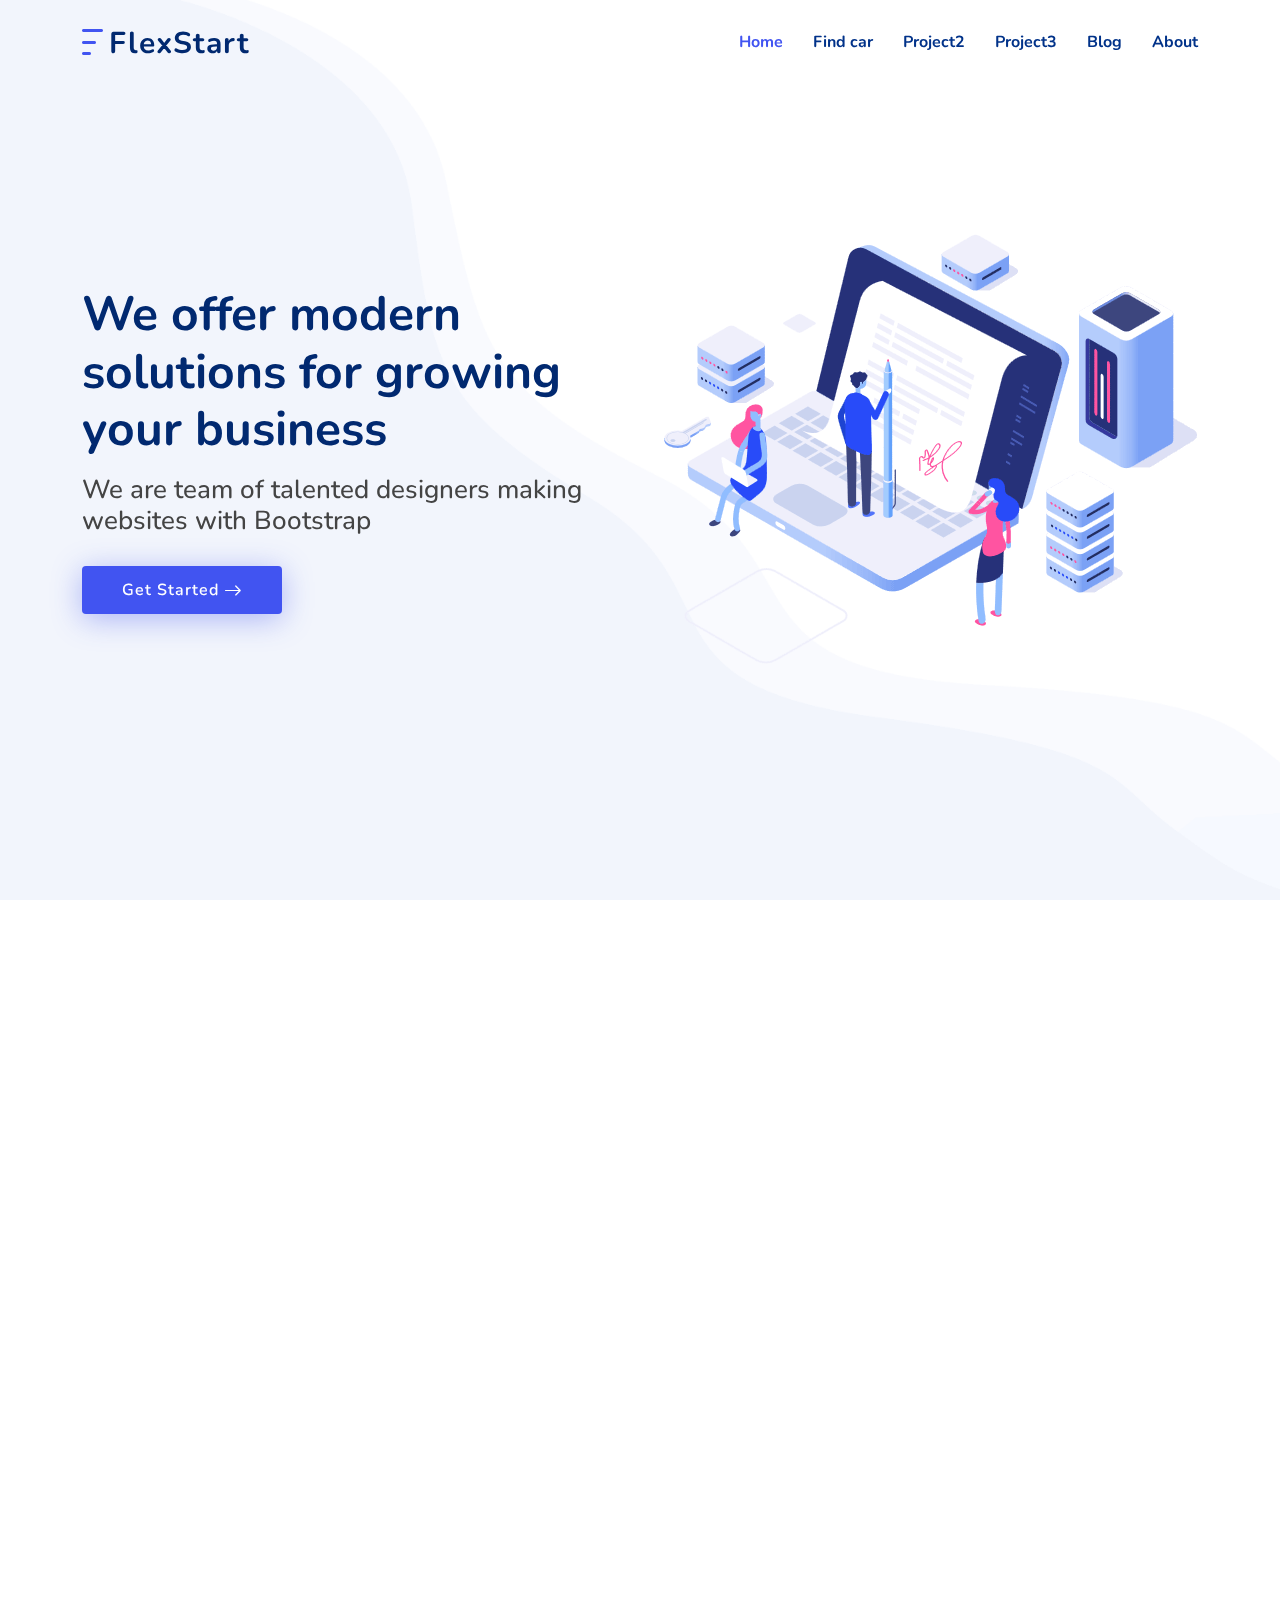
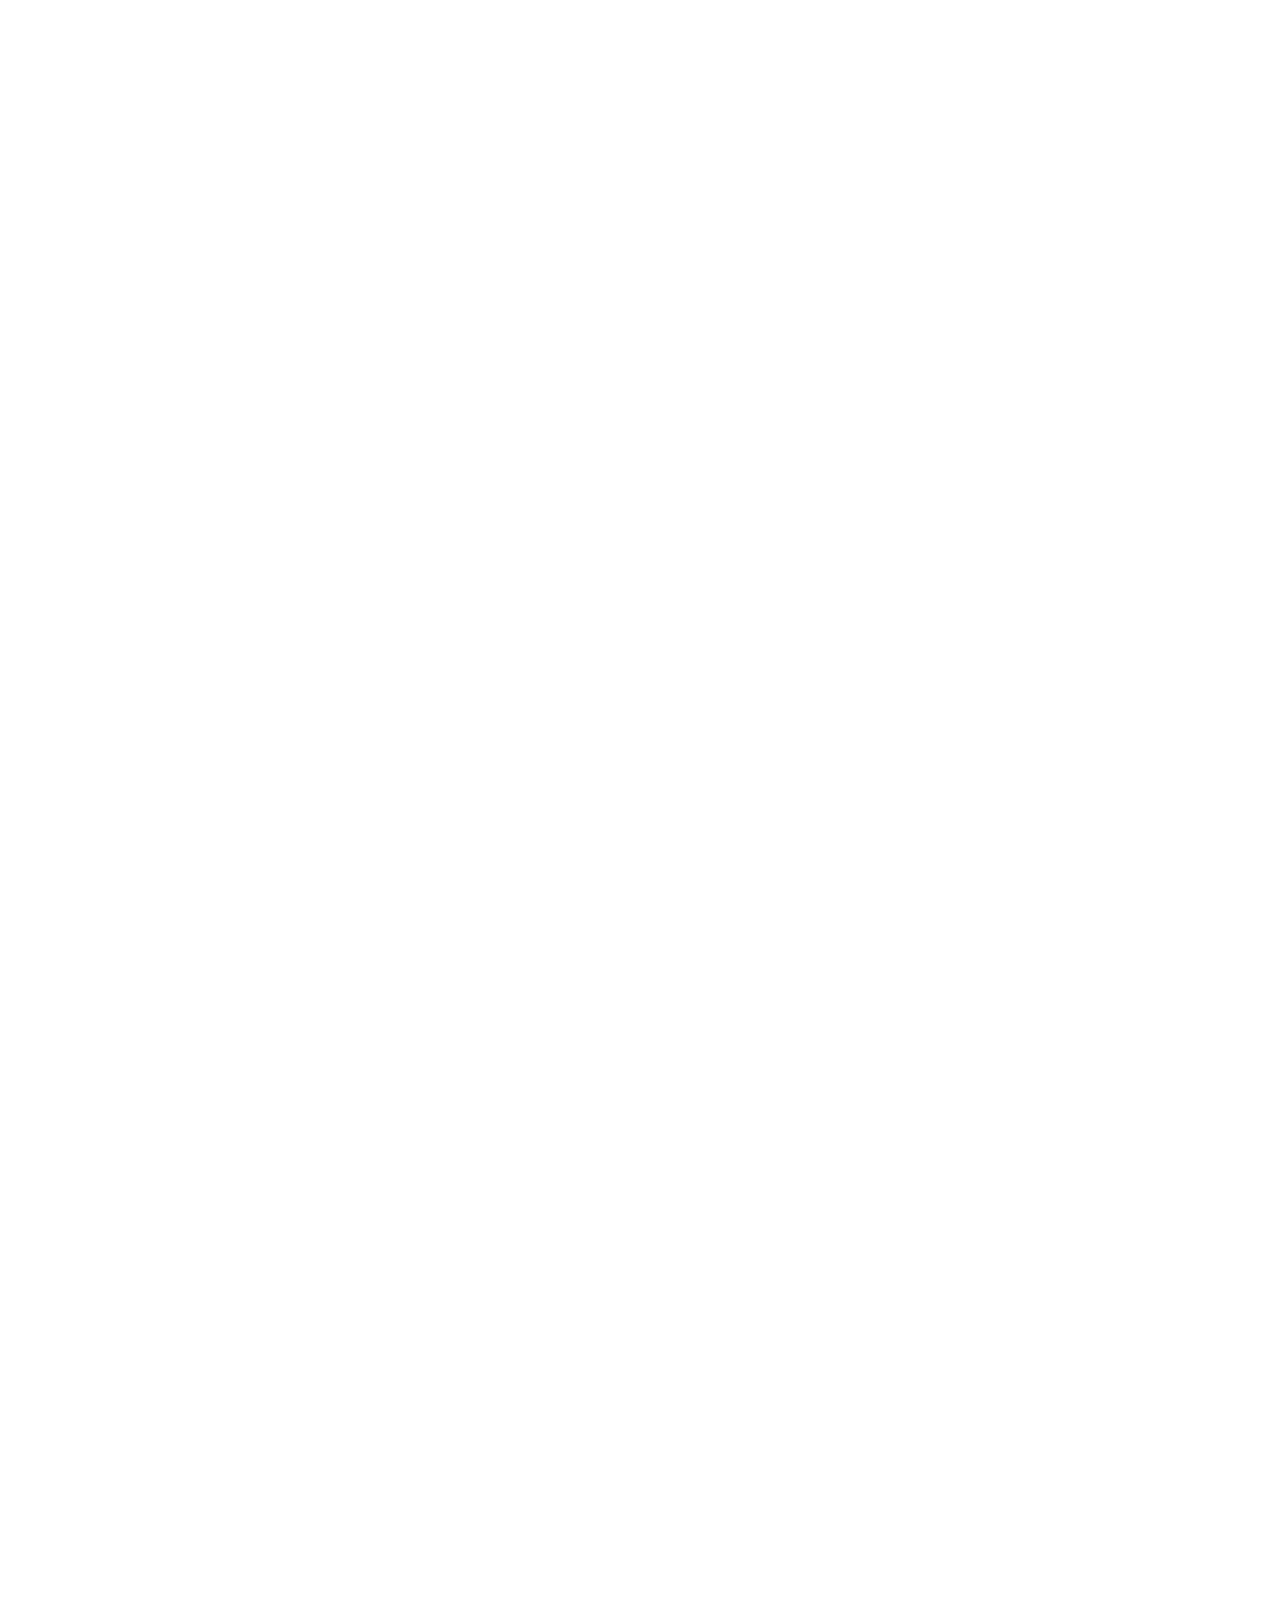
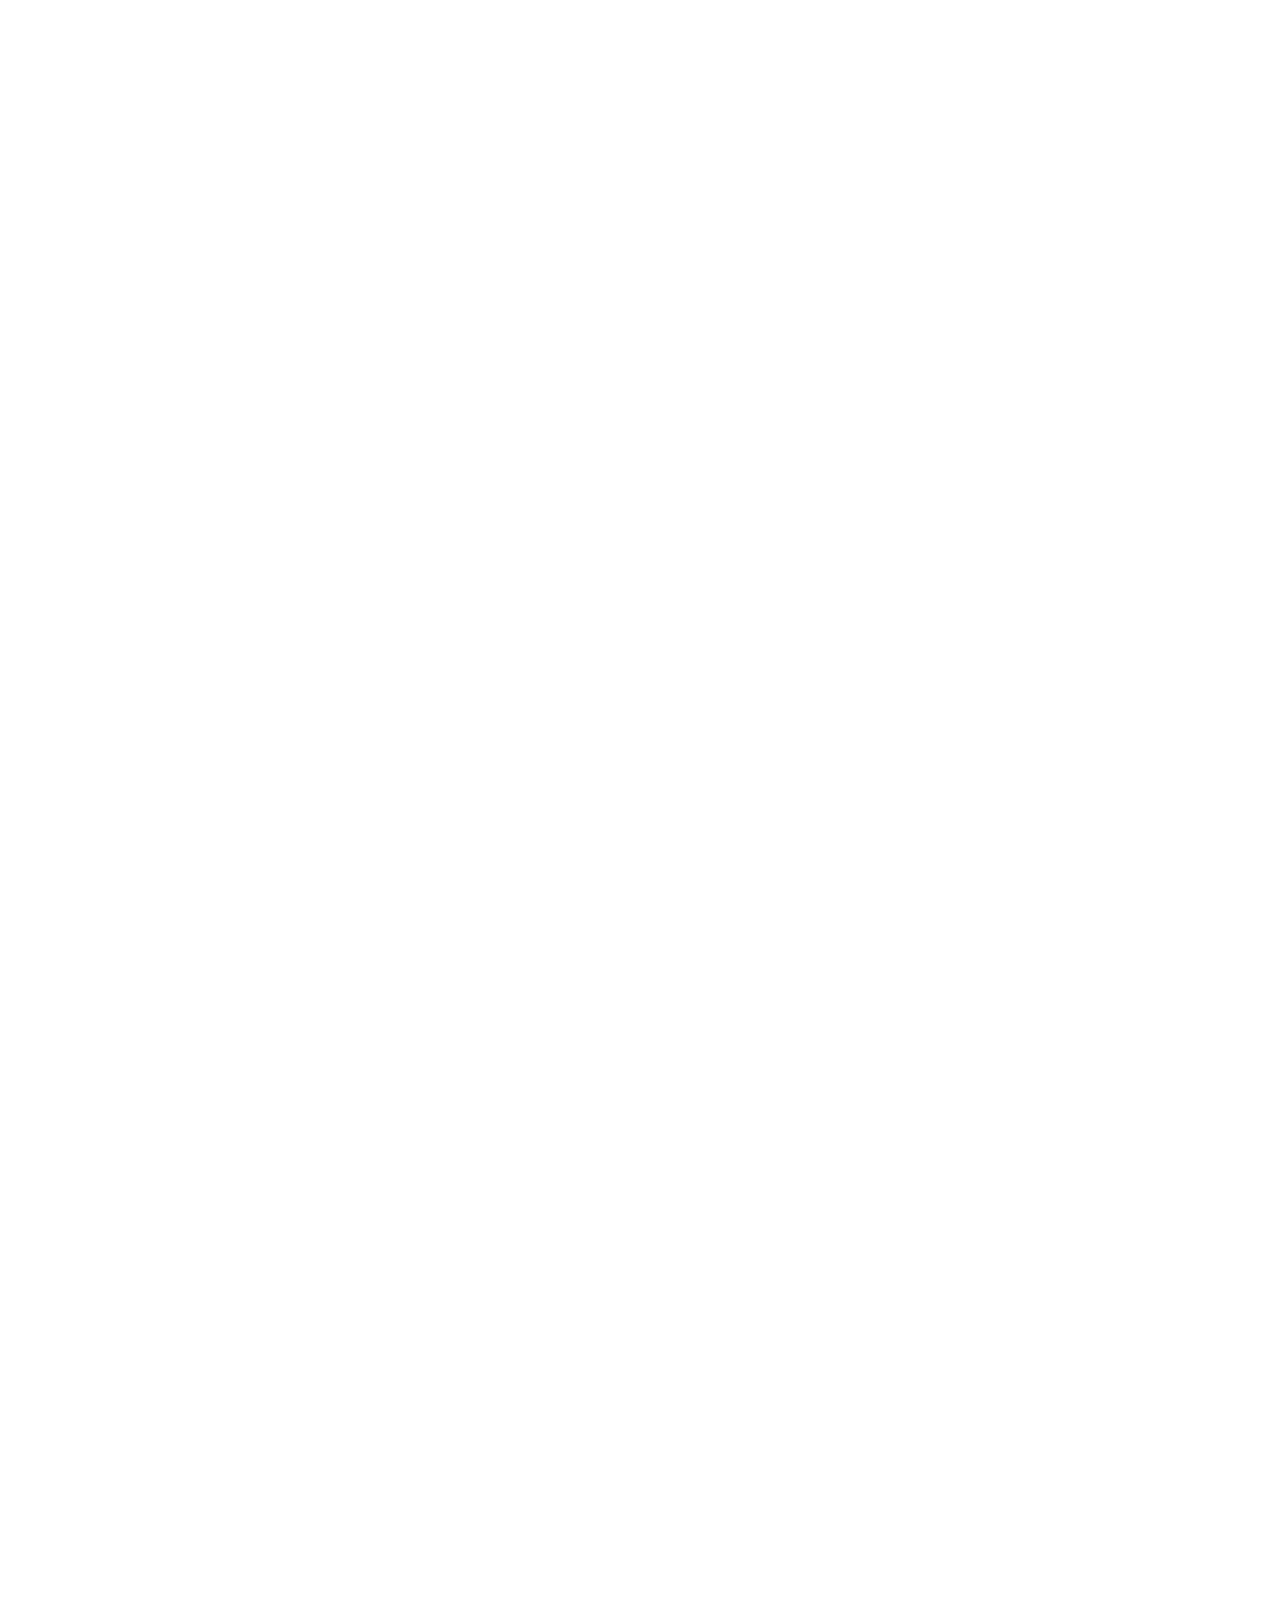
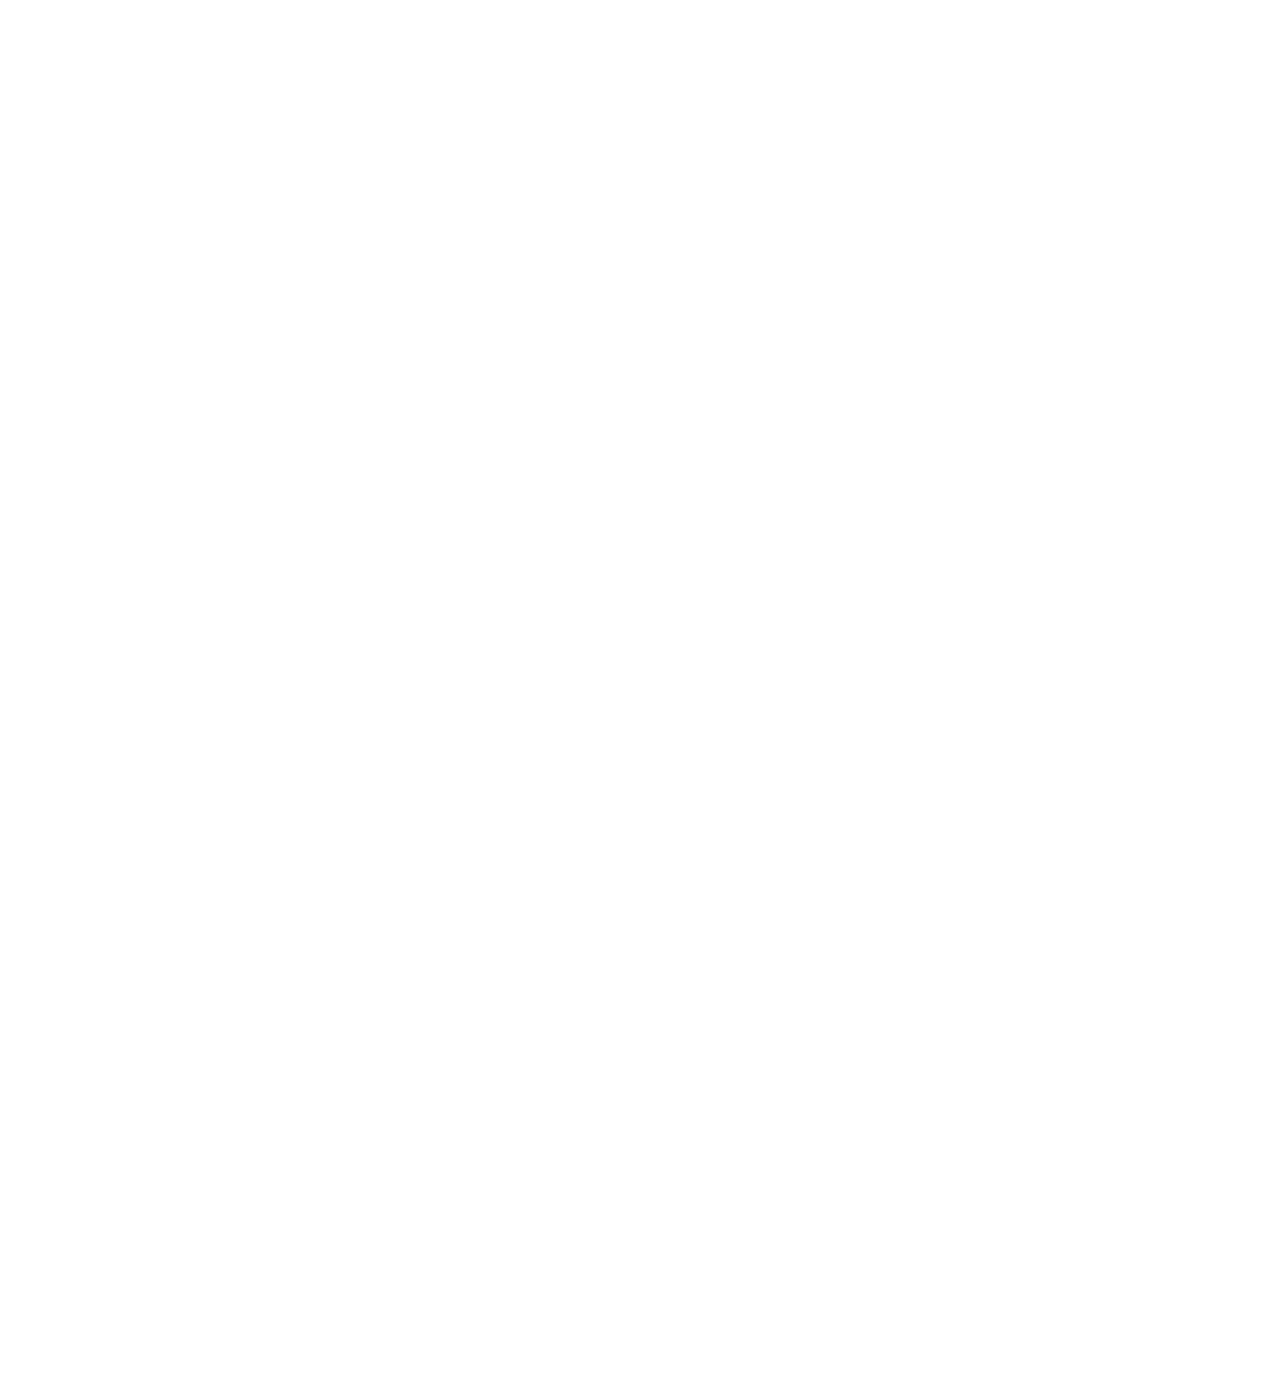
==== commit f96f7aff: "Find car" ====
--- a/Final Website/index.html
+++ b/Final Website/index.html
@@ -1,1323 +1,875 @@
 <!DOCTYPE html>
 <html lang="en">
-
-<head>
-  <meta charset="utf-8">
-  <meta content="width=device-width, initial-scale=1.0" name="viewport">
-
-  <title>FlexStart Bootstrap Template - Index</title>
-  <meta content="" name="description">
-
-  <meta content="" name="keywords">
-
-  <!-- Favicons -->
-  <link href="assets/img/favicon.png" rel="icon">
-  <link href="assets/img/apple-touch-icon.png" rel="apple-touch-icon">
-
-  <!-- Google Fonts -->
-  <link href="https://fonts.googleapis.com/css?family=Open+Sans:300,300i,400,400i,600,600i,700,700i|Nunito:300,300i,400,400i,600,600i,700,700i|Poppins:300,300i,400,400i,500,500i,600,600i,700,700i" rel="stylesheet">
-
-  <!-- Vendor CSS Files -->
-  <link href="assets/vendor/aos/aos.css" rel="stylesheet">
-  <link href="assets/vendor/bootstrap/css/bootstrap.min.css" rel="stylesheet">
-  <link href="assets/vendor/bootstrap-icons/bootstrap-icons.css" rel="stylesheet">
-  <link href="assets/vendor/glightbox/css/glightbox.min.css" rel="stylesheet">
-  <link href="assets/vendor/remixicon/remixicon.css" rel="stylesheet">
-  <link href="assets/vendor/swiper/swiper-bundle.min.css" rel="stylesheet">
-
-  <!-- Template Main CSS File -->
-  <link href="assets/css/style.css" rel="stylesheet">
-
-  <!-- =======================================================
+  <head>
+    <meta charset="utf-8" />
+    <meta content="width=device-width, initial-scale=1.0" name="viewport" />
+
+    <title>FlexStart Bootstrap Template - Index</title>
+    <meta content="" name="description" />
+
+    <meta content="" name="keywords" />
+
+    <!-- Favicons -->
+    <link href="assets/img/favicon.png" rel="icon" />
+    <link href="assets/img/apple-touch-icon.png" rel="apple-touch-icon" />
+
+    <!-- Google Fonts -->
+    <link
+      href="https://fonts.googleapis.com/css?family=Open+Sans:300,300i,400,400i,600,600i,700,700i|Nunito:300,300i,400,400i,600,600i,700,700i|Poppins:300,300i,400,400i,500,500i,600,600i,700,700i"
+      rel="stylesheet"
+    />
+
+    <!-- Vendor CSS Files -->
+    <link href="assets/vendor/aos/aos.css" rel="stylesheet" />
+    <link
+      href="assets/vendor/bootstrap/css/bootstrap.min.css"
+      rel="stylesheet"
+    />
+    <link
+      href="assets/vendor/bootstrap-icons/bootstrap-icons.css"
+      rel="stylesheet"
+    />
+    <link
+      href="assets/vendor/glightbox/css/glightbox.min.css"
+      rel="stylesheet"
+    />
+    <link href="assets/vendor/remixicon/remixicon.css" rel="stylesheet" />
+    <link href="assets/vendor/swiper/swiper-bundle.min.css" rel="stylesheet" />
+
+    <!-- Template Main CSS File -->
+    <link href="assets/css/style.css" rel="stylesheet" />
+
+    <!-- =======================================================
   * Template Name: FlexStart - v1.9.0
   * Template URL: https://bootstrapmade.com/flexstart-bootstrap-startup-template/
   * Author: BootstrapMade.com
   * License: https://bootstrapmade.com/license/
   ======================================================== -->
-</head>
-
-<body>
-
-  <!-- ======= Header ======= -->
-  <header id="header" class="header fixed-top">
-    <div class="container-fluid container-xl d-flex align-items-center justify-content-between">
-
-      <a href="index.html" class="logo d-flex align-items-center">
-        <img src="assets/img/logo.png" alt="">
-        <span>FlexStart</span>
-      </a>
-
-      <nav id="navbar" class="navbar">
-        <ul>
-          <li><a class="nav-link scrollto active" href="#hero">Home</a></li>
-          <li><a class="nav-link scrollto" href="#about">About</a></li>
-          <li><a class="nav-link scrollto" href="#services">Services</a></li>
-          <li><a class="nav-link scrollto" href="#portfolio">Portfolio</a></li>
-          <li><a class="nav-link scrollto" href="#team">Team</a></li>
-          <li><a href="blog.html">Blog</a></li>
-          <li class="dropdown"><a href="#"><span>Drop Down</span> <i class="bi bi-chevron-down"></i></a>
-            <ul>
-              <li><a href="#">Drop Down 1</a></li>
-              <li class="dropdown"><a href="#"><span>Deep Drop Down</span> <i class="bi bi-chevron-right"></i></a>
-                <ul>
-                  <li><a href="#">Deep Drop Down 1</a></li>
-                  <li><a href="#">Deep Drop Down 2</a></li>
-                  <li><a href="#">Deep Drop Down 3</a></li>
-                  <li><a href="#">Deep Drop Down 4</a></li>
-                  <li><a href="#">Deep Drop Down 5</a></li>
-                </ul>
-              </li>
-              <li><a href="#">Drop Down 2</a></li>
-              <li><a href="#">Drop Down 3</a></li>
-              <li><a href="#">Drop Down 4</a></li>
-            </ul>
-          </li>
-          <li><a class="nav-link scrollto" href="#contact">Contact</a></li>
-          <li><a class="getstarted scrollto" href="#about">Get Started</a></li>
-        </ul>
-        <i class="bi bi-list mobile-nav-toggle"></i>
-      </nav><!-- .navbar -->
-
-    </div>
-  </header><!-- End Header -->
-
-  <!-- ======= Hero Section ======= -->
-  <section id="hero" class="hero d-flex align-items-center">
-
-    <div class="container">
-      <div class="row">
-        <div class="col-lg-6 d-flex flex-column justify-content-center">
-          <h1 data-aos="fade-up">We offer modern solutions for growing your business</h1>
-          <h2 data-aos="fade-up" data-aos-delay="400">We are team of talented designers making websites with Bootstrap</h2>
-          <div data-aos="fade-up" data-aos-delay="600">
-            <div class="text-center text-lg-start">
-              <a href="#about" class="btn-get-started scrollto d-inline-flex align-items-center justify-content-center align-self-center">
-                <span>Get Started</span>
-                <i class="bi bi-arrow-right"></i>
-              </a>
-            </div>
-          </div>
-        </div>
-        <div class="col-lg-6 hero-img" data-aos="zoom-out" data-aos-delay="200">
-          <img src="assets/img/hero-img.png" class="img-fluid" alt="">
+  </head>
+
+  <body>
+    <!-- ======= Header ======= -->
+    <header id="header" class="header fixed-top">
+      <div
+        class="container-fluid container-xl d-flex align-items-center justify-content-between"
+      >
+        <a href="index.html" class="logo d-flex align-items-center">
+          <img src="assets/img/logo.png" alt="" />
+          <span>FlexStart</span>
+        </a>
+
+        <nav id="navbar" class="navbar">
+          <ul>
+            <li><a class="nav-link scrollto active" href="#hero">Home</a></li>
+            <li><a class="nav-link scrollto" href="#findcar">Find car</a></li>
+            <li><a class="nav-link scrollto" href="#services">Project2</a></li>
+            <li><a class="nav-link scrollto" href="#services">Project3</a></li>
+            <li><a hlass="nav-link scrollto" href="#recent-blog-posts">Blog</a></li>
+            <li><a class="nav-link scrollto" href="#about">About</a></li>
+          </ul>
+          <i class="bi bi-list mobile-nav-toggle"></i>
+        </nav>
+        <!-- .navbar -->
+      </div>
+    </header>
+    <!-- End Header -->
+
+    <!-- ======= Hero Section ======= -->
+    <section id="hero" class="hero d-flex align-items-center">
+      <div class="container">
+        <div class="row">
+          <div class="col-lg-6 d-flex flex-column justify-content-center">
+            <h1 data-aos="fade-up">
+              We offer modern solutions for growing your business
+            </h1>
+            <h2 data-aos="fade-up" data-aos-delay="400">
+              We are team of talented designers making websites with Bootstrap
+            </h2>
+            <div data-aos="fade-up" data-aos-delay="600">
+              <div class="text-center text-lg-start">
+                <a
+                  href="#about"
+                  class="btn-get-started scrollto d-inline-flex align-items-center justify-content-center align-self-center"
+                >
+                  <span>Get Started</span>
+                  <i class="bi bi-arrow-right"></i>
+                </a>
+              </div>
+            </div>
+          </div>
+          <div
+            class="col-lg-6 hero-img"
+            data-aos="zoom-out"
+            data-aos-delay="200"
+          >
+            <img src="assets/img/hero-img.png" class="img-fluid" alt="" />
+          </div>
         </div>
       </div>
-    </div>
-
-  </section><!-- End Hero -->
-
-  <main id="main">
-    <!-- ======= About Section ======= -->
-    <section id="about" class="about">
-
-      <div class="container" data-aos="fade-up">
-        <div class="row gx-0">
-
-          <div class="col-lg-6 d-flex flex-column justify-content-center" data-aos="fade-up" data-aos-delay="200">
-            <div class="content">
-              <h3>Who We Are</h3>
-              <h2>Expedita voluptas omnis cupiditate totam eveniet nobis sint iste. Dolores est repellat corrupti reprehenderit.</h2>
-              <p>
-                Quisquam vel ut sint cum eos hic dolores aperiam. Sed deserunt et. Inventore et et dolor consequatur itaque ut voluptate sed et. Magnam nam ipsum tenetur suscipit voluptatum nam et est corrupti.
-              </p>
-              <div class="text-center text-lg-start">
-                <a href="#" class="btn-read-more d-inline-flex align-items-center justify-content-center align-self-center">
-                  <span>Read More</span>
-                  <i class="bi bi-arrow-right"></i>
-                </a>
-              </div>
-            </div>
-          </div>
-
-          <div class="col-lg-6 d-flex align-items-center" data-aos="zoom-out" data-aos-delay="200">
-            <img src="assets/img/about.jpg" class="img-fluid" alt="">
-          </div>
+    </section>
+    <!-- End Hero -->
+
+    <main id="main">
+
+      <!-- ======= Whats Your Car ======= -->
+      <section id="findcar" class="features">
+        <div class="container" data-aos="fade-up">
+          <header class="section-header">
+            <p>Find your car!</p>
+          </header>
+
+          <div class="row">
+            <div class="col-lg-6">
+              <img src="assets/img/features.png" class="img-fluid" alt="" />
+            </div>
+
+            <div class="col-lg-6 mt-5 mt-lg-0 d-flex">
+              <div class="row align-self-center gy-4">
+                <div class="col-md-6" data-aos="zoom-out" data-aos-delay="200">
+                  <div class="feature-box d-flex align-items-center">
+                    <i class="bi bi-check"></i>
+                    <h3>Feature 1</h3>
+                  </div>
+                </div>
+
+                <div class="col-md-6" data-aos="zoom-out" data-aos-delay="300">
+                  <div class="feature-box d-flex align-items-center">
+                    <i class="bi bi-check"></i>
+                    <h3>Feature 2</h3>
+                  </div>
+                </div>
+
+                <div class="col-md-6" data-aos="zoom-out" data-aos-delay="400">
+                  <div class="feature-box d-flex align-items-center">
+                    <i class="bi bi-check"></i>
+                    <h3>Feature 3</h3>
+                  </div>
+                </div>
+
+                <div class="col-md-6" data-aos="zoom-out" data-aos-delay="500">
+                  <div class="feature-box d-flex align-items-center">
+                    <i class="bi bi-check"></i>
+                    <h3>Feature 4</h3>
+                  </div>
+                </div>
+
+                <div class="col-md-6" data-aos="zoom-out" data-aos-delay="600">
+                  <div class="feature-box d-flex align-items-center">
+                    <i class="bi bi-check"></i>
+                    <h3>Feature 5</h3>
+                  </div>
+                </div>
+                
+                <div class="col-md-6" data-aos="zoom-out" data-aos-delay="700">
+                  <div class="feature-box d-flex align-items-center">
+                    <i class="bi bi-check"></i>
+                    <h3>Feature 6</h3>
+                  </div>
+                </div>
+              </div>
+            </div>
+          </div>
+          <!-- / row -->
+
+          <!-- Feature Tabs -->
+          <div class="row feture-tabs" data-aos="fade-up">
+            <div class="col-lg-6">
+              <h3>
+                Neque officiis dolore maiores et exercitationem quae est seda
+                lidera pat claero
+              </h3>
+
+              <!-- Tabs -->
+              <ul class="nav nav-pills mb-3">
+                <li>
+                  <a class="nav-link active" data-bs-toggle="pill" href="#tab1"
+                    >Saepe fuga</a
+                  >
+                </li>
+                <li>
+                  <a class="nav-link" data-bs-toggle="pill" href="#tab2"
+                    >Voluptates</a
+                  >
+                </li>
+                <li>
+                  <a class="nav-link" data-bs-toggle="pill" href="#tab3"
+                    >Corrupti</a
+                  >
+                </li>
+              </ul>
+              <!-- End Tabs -->
+
+              <!-- Tab Content -->
+              <div class="tab-content">
+                <div class="tab-pane fade show active" id="tab1">
+                  <p>
+                    Consequuntur inventore voluptates consequatur aut vel et.
+                    Eos doloribus expedita. Sapiente atque consequatur minima
+                    nihil quae aspernatur quo suscipit voluptatem.
+                  </p>
+                  <div class="d-flex align-items-center mb-2">
+                    <i class="bi bi-check2"></i>
+                    <h4>
+                      Repudiandae rerum velit modi et officia quasi facilis
+                    </h4>
+                  </div>
+                  <p>
+                    Laborum omnis voluptates voluptas qui sit aliquam
+                    blanditiis. Sapiente minima commodi dolorum non eveniet
+                    magni quaerat nemo et.
+                  </p>
+                  <div class="d-flex align-items-center mb-2">
+                    <i class="bi bi-check2"></i>
+                    <h4>Incidunt non veritatis illum ea ut nisi</h4>
+                  </div>
+                  <p>
+                    Non quod totam minus repellendus autem sint velit. Rerum
+                    debitis facere soluta tenetur. Iure molestiae assumenda sunt
+                    qui inventore eligendi voluptates nisi at. Dolorem quo
+                    tempora. Quia et perferendis.
+                  </p>
+                </div>
+                <!-- End Tab 1 Content -->
+
+                <div class="tab-pane fade show" id="tab2">
+                  <p>
+                    Consequuntur inventore voluptates consequatur aut vel et.
+                    Eos doloribus expedita. Sapiente atque consequatur minima
+                    nihil quae aspernatur quo suscipit voluptatem.
+                  </p>
+                  <div class="d-flex align-items-center mb-2">
+                    <i class="bi bi-check2"></i>
+                    <h4>
+                      Repudiandae rerum velit modi et officia quasi facilis
+                    </h4>
+                  </div>
+                  <p>
+                    Laborum omnis voluptates voluptas qui sit aliquam
+                    blanditiis. Sapiente minima commodi dolorum non eveniet
+                    magni quaerat nemo et.
+                  </p>
+                  <div class="d-flex align-items-center mb-2">
+                    <i class="bi bi-check2"></i>
+                    <h4>Incidunt non veritatis illum ea ut nisi</h4>
+                  </div>
+                  <p>
+                    Non quod totam minus repellendus autem sint velit. Rerum
+                    debitis facere soluta tenetur. Iure molestiae assumenda sunt
+                    qui inventore eligendi voluptates nisi at. Dolorem quo
+                    tempora. Quia et perferendis.
+                  </p>
+                </div>
+                <!-- End Tab 2 Content -->
+
+                <div class="tab-pane fade show" id="tab3">
+                  <p>
+                    Consequuntur inventore voluptates consequatur aut vel et.
+                    Eos doloribus expedita. Sapiente atque consequatur minima
+                    nihil quae aspernatur quo suscipit voluptatem.
+                  </p>
+                  <div class="d-flex align-items-center mb-2">
+                    <i class="bi bi-check2"></i>
+                    <h4>
+                      Repudiandae rerum velit modi et officia quasi facilis
+                    </h4>
+                  </div>
+                  <p>
+                    Laborum omnis voluptates voluptas qui sit aliquam
+                    blanditiis. Sapiente minima commodi dolorum non eveniet
+                    magni quaerat nemo et.
+                  </p>
+                  <div class="d-flex align-items-center mb-2">
+                    <i class="bi bi-check2"></i>
+                    <h4>Incidunt non veritatis illum ea ut nisi</h4>
+                  </div>
+                  <p>
+                    Non quod totam minus repellendus autem sint velit. Rerum
+                    debitis facere soluta tenetur. Iure molestiae assumenda sunt
+                    qui inventore eligendi voluptates nisi at. Dolorem quo
+                    tempora. Quia et perferendis.
+                  </p>
+                </div>
+                <!-- End Tab 3 Content -->
+              </div>
+            </div>
+
+            <div class="col-lg-6">
+              <img src="assets/img/features-2.png" class="img-fluid" alt="" />
+            </div>
+          </div>
+          <!-- End Feature Tabs -->
 
         </div>
-      </div>
-
-    </section><!-- End About Section -->
-
-    <!-- ======= Values Section ======= -->
-    <section id="values" class="values">
-
-      <div class="container" data-aos="fade-up">
-
-        <header class="section-header">
-          <h2>Our Values</h2>
-          <p>Odit est perspiciatis laborum et dicta</p>
-        </header>
-
-        <div class="row">
-
-          <div class="col-lg-4" data-aos="fade-up" data-aos-delay="200">
-            <div class="box">
-              <img src="assets/img/values-1.png" class="img-fluid" alt="">
-              <h3>Ad cupiditate sed est odio</h3>
-              <p>Eum ad dolor et. Autem aut fugiat debitis voluptatem consequuntur sit. Et veritatis id.</p>
-            </div>
-          </div>
-
-          <div class="col-lg-4 mt-4 mt-lg-0" data-aos="fade-up" data-aos-delay="400">
-            <div class="box">
-              <img src="assets/img/values-2.png" class="img-fluid" alt="">
-              <h3>Voluptatem voluptatum alias</h3>
-              <p>Repudiandae amet nihil natus in distinctio suscipit id. Doloremque ducimus ea sit non.</p>
-            </div>
-          </div>
-
-          <div class="col-lg-4 mt-4 mt-lg-0" data-aos="fade-up" data-aos-delay="600">
-            <div class="box">
-              <img src="assets/img/values-3.png" class="img-fluid" alt="">
-              <h3>Fugit cupiditate alias nobis.</h3>
-              <p>Quam rem vitae est autem molestias explicabo debitis sint. Vero aliquid quidem commodi.</p>
-            </div>
-          </div>
-
+      </section>
+      <!-- End Whats Your Car Section -->
+
+
+      <!-- ======= Features Section ======= -->
+      <section id="features" class="features">
+        <div class="container" data-aos="fade-up">
+          <header class="section-header">
+            <h2>Features</h2>
+            <p>Laboriosam et omnis fuga quis dolor direda fara</p>
+          </header>
+
+          <div class="row">
+            <div class="col-lg-6">
+              <img src="assets/img/features.png" class="img-fluid" alt="" />
+            </div>
+
+            <div class="col-lg-6 mt-5 mt-lg-0 d-flex">
+              <div class="row align-self-center gy-4">
+                <div class="col-md-6" data-aos="zoom-out" data-aos-delay="200">
+                  <div class="feature-box d-flex align-items-center">
+                    <i class="bi bi-check"></i>
+                    <h3>Eos aspernatur rem</h3>
+                  </div>
+                </div>
+
+                <div class="col-md-6" data-aos="zoom-out" data-aos-delay="300">
+                  <div class="feature-box d-flex align-items-center">
+                    <i class="bi bi-check"></i>
+                    <h3>Facilis neque ipsa</h3>
+                  </div>
+                </div>
+
+                <div class="col-md-6" data-aos="zoom-out" data-aos-delay="400">
+                  <div class="feature-box d-flex align-items-center">
+                    <i class="bi bi-check"></i>
+                    <h3>Volup amet voluptas</h3>
+                  </div>
+                </div>
+
+                <div class="col-md-6" data-aos="zoom-out" data-aos-delay="500">
+                  <div class="feature-box d-flex align-items-center">
+                    <i class="bi bi-check"></i>
+                    <h3>Rerum omnis sint</h3>
+                  </div>
+                </div>
+
+                <div class="col-md-6" data-aos="zoom-out" data-aos-delay="600">
+                  <div class="feature-box d-flex align-items-center">
+                    <i class="bi bi-check"></i>
+                    <h3>Alias possimus</h3>
+                  </div>
+                </div>
+
+                <div class="col-md-6" data-aos="zoom-out" data-aos-delay="700">
+                  <div class="feature-box d-flex align-items-center">
+                    <i class="bi bi-check"></i>
+                    <h3>Repellendus mollitia</h3>
+                  </div>
+                </div>
+              </div>
+            </div>
+          </div>
+          <!-- / row -->
+
+          <!-- Feature Tabs -->
+          <div class="row feture-tabs" data-aos="fade-up">
+            <div class="col-lg-6">
+              <h3>
+                Neque officiis dolore maiores et exercitationem quae est seda
+                lidera pat claero
+              </h3>
+
+              <!-- Tabs -->
+              <ul class="nav nav-pills mb-3">
+                <li>
+                  <a class="nav-link active" data-bs-toggle="pill" href="#tab1"
+                    >Saepe fuga</a
+                  >
+                </li>
+                <li>
+                  <a class="nav-link" data-bs-toggle="pill" href="#tab2"
+                    >Voluptates</a
+                  >
+                </li>
+                <li>
+                  <a class="nav-link" data-bs-toggle="pill" href="#tab3"
+                    >Corrupti</a
+                  >
+                </li>
+              </ul>
+              <!-- End Tabs -->
+
+              <!-- Tab Content -->
+              <div class="tab-content">
+                <div class="tab-pane fade show active" id="tab1">
+                  <p>
+                    Consequuntur inventore voluptates consequatur aut vel et.
+                    Eos doloribus expedita. Sapiente atque consequatur minima
+                    nihil quae aspernatur quo suscipit voluptatem.
+                  </p>
+                  <div class="d-flex align-items-center mb-2">
+                    <i class="bi bi-check2"></i>
+                    <h4>
+                      Repudiandae rerum velit modi et officia quasi facilis
+                    </h4>
+                  </div>
+                  <p>
+                    Laborum omnis voluptates voluptas qui sit aliquam
+                    blanditiis. Sapiente minima commodi dolorum non eveniet
+                    magni quaerat nemo et.
+                  </p>
+                  <div class="d-flex align-items-center mb-2">
+                    <i class="bi bi-check2"></i>
+                    <h4>Incidunt non veritatis illum ea ut nisi</h4>
+                  </div>
+                  <p>
+                    Non quod totam minus repellendus autem sint velit. Rerum
+                    debitis facere soluta tenetur. Iure molestiae assumenda sunt
+                    qui inventore eligendi voluptates nisi at. Dolorem quo
+                    tempora. Quia et perferendis.
+                  </p>
+                </div>
+                <!-- End Tab 1 Content -->
+
+                <div class="tab-pane fade show" id="tab2">
+                  <p>
+                    Consequuntur inventore voluptates consequatur aut vel et.
+                    Eos doloribus expedita. Sapiente atque consequatur minima
+                    nihil quae aspernatur quo suscipit voluptatem.
+                  </p>
+                  <div class="d-flex align-items-center mb-2">
+                    <i class="bi bi-check2"></i>
+                    <h4>
+                      Repudiandae rerum velit modi et officia quasi facilis
+                    </h4>
+                  </div>
+                  <p>
+                    Laborum omnis voluptates voluptas qui sit aliquam
+                    blanditiis. Sapiente minima commodi dolorum non eveniet
+                    magni quaerat nemo et.
+                  </p>
+                  <div class="d-flex align-items-center mb-2">
+                    <i class="bi bi-check2"></i>
+                    <h4>Incidunt non veritatis illum ea ut nisi</h4>
+                  </div>
+                  <p>
+                    Non quod totam minus repellendus autem sint velit. Rerum
+                    debitis facere soluta tenetur. Iure molestiae assumenda sunt
+                    qui inventore eligendi voluptates nisi at. Dolorem quo
+                    tempora. Quia et perferendis.
+                  </p>
+                </div>
+                <!-- End Tab 2 Content -->
+
+                <div class="tab-pane fade show" id="tab3">
+                  <p>
+                    Consequuntur inventore voluptates consequatur aut vel et.
+                    Eos doloribus expedita. Sapiente atque consequatur minima
+                    nihil quae aspernatur quo suscipit voluptatem.
+                  </p>
+                  <div class="d-flex align-items-center mb-2">
+                    <i class="bi bi-check2"></i>
+                    <h4>
+                      Repudiandae rerum velit modi et officia quasi facilis
+                    </h4>
+                  </div>
+                  <p>
+                    Laborum omnis voluptates voluptas qui sit aliquam
+                    blanditiis. Sapiente minima commodi dolorum non eveniet
+                    magni quaerat nemo et.
+                  </p>
+                  <div class="d-flex align-items-center mb-2">
+                    <i class="bi bi-check2"></i>
+                    <h4>Incidunt non veritatis illum ea ut nisi</h4>
+                  </div>
+                  <p>
+                    Non quod totam minus repellendus autem sint velit. Rerum
+                    debitis facere soluta tenetur. Iure molestiae assumenda sunt
+                    qui inventore eligendi voluptates nisi at. Dolorem quo
+                    tempora. Quia et perferendis.
+                  </p>
+                </div>
+                <!-- End Tab 3 Content -->
+              </div>
+            </div>
+
+            <div class="col-lg-6">
+              <img src="assets/img/features-2.png" class="img-fluid" alt="" />
+            </div>
+          </div>
+          <!-- End Feature Tabs -->
+
+          <!-- Feature Icons -->
+          <div class="row feature-icons" data-aos="fade-up">
+            <h3>Ratione mollitia eos ab laudantium rerum beatae quo</h3>
+
+            <div class="row">
+              <div
+                class="col-xl-4 text-center"
+                data-aos="fade-right"
+                data-aos-delay="100"
+              >
+                <img
+                  src="assets/img/features-3.png"
+                  class="img-fluid p-4"
+                  alt=""
+                />
+              </div>
+
+              <div class="col-xl-8 d-flex content">
+                <div class="row align-self-center gy-4">
+                  <div class="col-md-6 icon-box" data-aos="fade-up">
+                    <i class="ri-line-chart-line"></i>
+                    <div>
+                      <h4>Corporis voluptates sit</h4>
+                      <p>
+                        Consequuntur sunt aut quasi enim aliquam quae harum
+                        pariatur laboris nisi ut aliquip
+                      </p>
+                    </div>
+                  </div>
+
+                  <div
+                    class="col-md-6 icon-box"
+                    data-aos="fade-up"
+                    data-aos-delay="100"
+                  >
+                    <i class="ri-stack-line"></i>
+                    <div>
+                      <h4>Ullamco laboris nisi</h4>
+                      <p>
+                        Excepteur sint occaecat cupidatat non proident, sunt in
+                        culpa qui officia deserunt
+                      </p>
+                    </div>
+                  </div>
+
+                  <div
+                    class="col-md-6 icon-box"
+                    data-aos="fade-up"
+                    data-aos-delay="200"
+                  >
+                    <i class="ri-brush-4-line"></i>
+                    <div>
+                      <h4>Labore consequatur</h4>
+                      <p>
+                        Aut suscipit aut cum nemo deleniti aut omnis. Doloribus
+                        ut maiores omnis facere
+                      </p>
+                    </div>
+                  </div>
+
+                  <div
+                    class="col-md-6 icon-box"
+                    data-aos="fade-up"
+                    data-aos-delay="300"
+                  >
+                    <i class="ri-magic-line"></i>
+                    <div>
+                      <h4>Beatae veritatis</h4>
+                      <p>
+                        Expedita veritatis consequuntur nihil tempore laudantium
+                        vitae denat pacta
+                      </p>
+                    </div>
+                  </div>
+
+                  <div
+                    class="col-md-6 icon-box"
+                    data-aos="fade-up"
+                    data-aos-delay="400"
+                  >
+                    <i class="ri-command-line"></i>
+                    <div>
+                      <h4>Molestiae dolor</h4>
+                      <p>
+                        Et fuga et deserunt et enim. Dolorem architecto ratione
+                        tensa raptor marte
+                      </p>
+                    </div>
+                  </div>
+
+                  <div
+                    class="col-md-6 icon-box"
+                    data-aos="fade-up"
+                    data-aos-delay="500"
+                  >
+                    <i class="ri-radar-line"></i>
+                    <div>
+                      <h4>Explicabo consectetur</h4>
+                      <p>
+                        Est autem dicta beatae suscipit. Sint veritatis et sit
+                        quasi ab aut inventore
+                      </p>
+                    </div>
+                  </div>
+                </div>
+              </div>
+            </div>
+          </div>
+          <!-- End Feature Icons -->
         </div>
-
-      </div>
-
-    </section><!-- End Values Section -->
-
-    <!-- ======= Counts Section ======= -->
-    <section id="counts" class="counts">
-      <div class="container" data-aos="fade-up">
-
-        <div class="row gy-4">
-
-          <div class="col-lg-3 col-md-6">
-            <div class="count-box">
-              <i class="bi bi-emoji-smile"></i>
-              <div>
-                <span data-purecounter-start="0" data-purecounter-end="232" data-purecounter-duration="1" class="purecounter"></span>
-                <p>Happy Clients</p>
-              </div>
-            </div>
-          </div>
-
-          <div class="col-lg-3 col-md-6">
-            <div class="count-box">
-              <i class="bi bi-journal-richtext" style="color: #ee6c20;"></i>
-              <div>
-                <span data-purecounter-start="0" data-purecounter-end="521" data-purecounter-duration="1" class="purecounter"></span>
-                <p>Projects</p>
-              </div>
-            </div>
-          </div>
-
-          <div class="col-lg-3 col-md-6">
-            <div class="count-box">
-              <i class="bi bi-headset" style="color: #15be56;"></i>
-              <div>
-                <span data-purecounter-start="0" data-purecounter-end="1463" data-purecounter-duration="1" class="purecounter"></span>
-                <p>Hours Of Support</p>
-              </div>
-            </div>
-          </div>
-
-          <div class="col-lg-3 col-md-6">
-            <div class="count-box">
-              <i class="bi bi-people" style="color: #bb0852;"></i>
-              <div>
-                <span data-purecounter-start="0" data-purecounter-end="15" data-purecounter-duration="1" class="purecounter"></span>
-                <p>Hard Workers</p>
-              </div>
-            </div>
-          </div>
-
+      </section>
+      <!-- End Features Section -->
+
+      <!-- ======= Services Section ======= -->
+      <section id="services" class="services">
+        <div class="container" data-aos="fade-up">
+          <header class="section-header">
+            <h2>Services</h2>
+            <p>Veritatis et dolores facere numquam et praesentium</p>
+          </header>
+
+          <div class="row gy-4">
+            <div
+              class="col-lg-4 col-md-6"
+              data-aos="fade-up"
+              data-aos-delay="200"
+            >
+              <div class="service-box blue">
+                <i class="ri-discuss-line icon"></i>
+                <h3>Nesciunt Mete</h3>
+                <p>
+                  Provident nihil minus qui consequatur non omnis maiores. Eos
+                  accusantium minus dolores iure perferendis tempore et
+                  consequatur.
+                </p>
+                <a href="#" class="read-more"
+                  ><span>Read More</span> <i class="bi bi-arrow-right"></i
+                ></a>
+              </div>
+            </div>
+
+            <div
+              class="col-lg-4 col-md-6"
+              data-aos="fade-up"
+              data-aos-delay="300"
+            >
+              <div class="service-box orange">
+                <i class="ri-discuss-line icon"></i>
+                <h3>Eosle Commodi</h3>
+                <p>
+                  Ut autem aut autem non a. Sint sint sit facilis nam iusto
+                  sint. Libero corrupti neque eum hic non ut nesciunt dolorem.
+                </p>
+                <a href="#" class="read-more"
+                  ><span>Read More</span> <i class="bi bi-arrow-right"></i
+                ></a>
+              </div>
+            </div>
+
+            <div
+              class="col-lg-4 col-md-6"
+              data-aos="fade-up"
+              data-aos-delay="400"
+            >
+              <div class="service-box green">
+                <i class="ri-discuss-line icon"></i>
+                <h3>Ledo Markt</h3>
+                <p>
+                  Ut excepturi voluptatem nisi sed. Quidem fuga consequatur.
+                  Minus ea aut. Vel qui id voluptas adipisci eos earum corrupti.
+                </p>
+                <a href="#" class="read-more"
+                  ><span>Read More</span> <i class="bi bi-arrow-right"></i
+                ></a>
+              </div>
+            </div>
+
+            <div
+              class="col-lg-4 col-md-6"
+              data-aos="fade-up"
+              data-aos-delay="500"
+            >
+              <div class="service-box red">
+                <i class="ri-discuss-line icon"></i>
+                <h3>Asperiores Commodi</h3>
+                <p>
+                  Non et temporibus minus omnis sed dolor esse consequatur.
+                  Cupiditate sed error ea fuga sit provident adipisci neque.
+                </p>
+                <a href="#" class="read-more"
+                  ><span>Read More</span> <i class="bi bi-arrow-right"></i
+                ></a>
+              </div>
+            </div>
+
+            <div
+              class="col-lg-4 col-md-6"
+              data-aos="fade-up"
+              data-aos-delay="600"
+            >
+              <div class="service-box purple">
+                <i class="ri-discuss-line icon"></i>
+                <h3>Velit Doloremque.</h3>
+                <p>
+                  Cumque et suscipit saepe. Est maiores autem enim facilis ut
+                  aut ipsam corporis aut. Sed animi at autem alias eius labore.
+                </p>
+                <a href="#" class="read-more"
+                  ><span>Read More</span> <i class="bi bi-arrow-right"></i
+                ></a>
+              </div>
+            </div>
+
+            <div
+              class="col-lg-4 col-md-6"
+              data-aos="fade-up"
+              data-aos-delay="700"
+            >
+              <div class="service-box pink">
+                <i class="ri-discuss-line icon"></i>
+                <h3>Dolori Architecto</h3>
+                <p>
+                  Hic molestias ea quibusdam eos. Fugiat enim doloremque aut
+                  neque non et debitis iure. Corrupti recusandae ducimus enim.
+                </p>
+                <a href="#" class="read-more"
+                  ><span>Read More</span> <i class="bi bi-arrow-right"></i
+                ></a>
+              </div>
+            </div>
+          </div>
         </div>
-
-      </div>
-    </section><!-- End Counts Section -->
-
-    <!-- ======= Features Section ======= -->
-    <section id="features" class="features">
-
-      <div class="container" data-aos="fade-up">
-
-        <header class="section-header">
-          <h2>Features</h2>
-          <p>Laboriosam et omnis fuga quis dolor direda fara</p>
-        </header>
-
-        <div class="row">
-
-          <div class="col-lg-6">
-            <img src="assets/img/features.png" class="img-fluid" alt="">
-          </div>
-
-          <div class="col-lg-6 mt-5 mt-lg-0 d-flex">
-            <div class="row align-self-center gy-4">
-
-              <div class="col-md-6" data-aos="zoom-out" data-aos-delay="200">
-                <div class="feature-box d-flex align-items-center">
-                  <i class="bi bi-check"></i>
-                  <h3>Eos aspernatur rem</h3>
-                </div>
-              </div>
-
-              <div class="col-md-6" data-aos="zoom-out" data-aos-delay="300">
-                <div class="feature-box d-flex align-items-center">
-                  <i class="bi bi-check"></i>
-                  <h3>Facilis neque ipsa</h3>
-                </div>
-              </div>
-
-              <div class="col-md-6" data-aos="zoom-out" data-aos-delay="400">
-                <div class="feature-box d-flex align-items-center">
-                  <i class="bi bi-check"></i>
-                  <h3>Volup amet voluptas</h3>
-                </div>
-              </div>
-
-              <div class="col-md-6" data-aos="zoom-out" data-aos-delay="500">
-                <div class="feature-box d-flex align-items-center">
-                  <i class="bi bi-check"></i>
-                  <h3>Rerum omnis sint</h3>
-                </div>
-              </div>
-
-              <div class="col-md-6" data-aos="zoom-out" data-aos-delay="600">
-                <div class="feature-box d-flex align-items-center">
-                  <i class="bi bi-check"></i>
-                  <h3>Alias possimus</h3>
-                </div>
-              </div>
-
-              <div class="col-md-6" data-aos="zoom-out" data-aos-delay="700">
-                <div class="feature-box d-flex align-items-center">
-                  <i class="bi bi-check"></i>
-                  <h3>Repellendus mollitia</h3>
-                </div>
-              </div>
-
-            </div>
-          </div>
-
-        </div> <!-- / row -->
-
-        <!-- Feature Tabs -->
-        <div class="row feture-tabs" data-aos="fade-up">
-          <div class="col-lg-6">
-            <h3>Neque officiis dolore maiores et exercitationem quae est seda lidera pat claero</h3>
-
-            <!-- Tabs -->
-            <ul class="nav nav-pills mb-3">
-              <li>
-                <a class="nav-link active" data-bs-toggle="pill" href="#tab1">Saepe fuga</a>
-              </li>
-              <li>
-                <a class="nav-link" data-bs-toggle="pill" href="#tab2">Voluptates</a>
-              </li>
-              <li>
-                <a class="nav-link" data-bs-toggle="pill" href="#tab3">Corrupti</a>
-              </li>
-            </ul><!-- End Tabs -->
-
-            <!-- Tab Content -->
-            <div class="tab-content">
-
-              <div class="tab-pane fade show active" id="tab1">
-                <p>Consequuntur inventore voluptates consequatur aut vel et. Eos doloribus expedita. Sapiente atque consequatur minima nihil quae aspernatur quo suscipit voluptatem.</p>
-                <div class="d-flex align-items-center mb-2">
-                  <i class="bi bi-check2"></i>
-                  <h4>Repudiandae rerum velit modi et officia quasi facilis</h4>
-                </div>
-                <p>Laborum omnis voluptates voluptas qui sit aliquam blanditiis. Sapiente minima commodi dolorum non eveniet magni quaerat nemo et.</p>
-                <div class="d-flex align-items-center mb-2">
-                  <i class="bi bi-check2"></i>
-                  <h4>Incidunt non veritatis illum ea ut nisi</h4>
-                </div>
-                <p>Non quod totam minus repellendus autem sint velit. Rerum debitis facere soluta tenetur. Iure molestiae assumenda sunt qui inventore eligendi voluptates nisi at. Dolorem quo tempora. Quia et perferendis.</p>
-              </div><!-- End Tab 1 Content -->
-
-              <div class="tab-pane fade show" id="tab2">
-                <p>Consequuntur inventore voluptates consequatur aut vel et. Eos doloribus expedita. Sapiente atque consequatur minima nihil quae aspernatur quo suscipit voluptatem.</p>
-                <div class="d-flex align-items-center mb-2">
-                  <i class="bi bi-check2"></i>
-                  <h4>Repudiandae rerum velit modi et officia quasi facilis</h4>
-                </div>
-                <p>Laborum omnis voluptates voluptas qui sit aliquam blanditiis. Sapiente minima commodi dolorum non eveniet magni quaerat nemo et.</p>
-                <div class="d-flex align-items-center mb-2">
-                  <i class="bi bi-check2"></i>
-                  <h4>Incidunt non veritatis illum ea ut nisi</h4>
-                </div>
-                <p>Non quod totam minus repellendus autem sint velit. Rerum debitis facere soluta tenetur. Iure molestiae assumenda sunt qui inventore eligendi voluptates nisi at. Dolorem quo tempora. Quia et perferendis.</p>
-              </div><!-- End Tab 2 Content -->
-
-              <div class="tab-pane fade show" id="tab3">
-                <p>Consequuntur inventore voluptates consequatur aut vel et. Eos doloribus expedita. Sapiente atque consequatur minima nihil quae aspernatur quo suscipit voluptatem.</p>
-                <div class="d-flex align-items-center mb-2">
-                  <i class="bi bi-check2"></i>
-                  <h4>Repudiandae rerum velit modi et officia quasi facilis</h4>
-                </div>
-                <p>Laborum omnis voluptates voluptas qui sit aliquam blanditiis. Sapiente minima commodi dolorum non eveniet magni quaerat nemo et.</p>
-                <div class="d-flex align-items-center mb-2">
-                  <i class="bi bi-check2"></i>
-                  <h4>Incidunt non veritatis illum ea ut nisi</h4>
-                </div>
-                <p>Non quod totam minus repellendus autem sint velit. Rerum debitis facere soluta tenetur. Iure molestiae assumenda sunt qui inventore eligendi voluptates nisi at. Dolorem quo tempora. Quia et perferendis.</p>
-              </div><!-- End Tab 3 Content -->
-
-            </div>
-
-          </div>
-
-          <div class="col-lg-6">
-            <img src="assets/img/features-2.png" class="img-fluid" alt="">
-          </div>
-
-        </div><!-- End Feature Tabs -->
-
-        <!-- Feature Icons -->
-        <div class="row feature-icons" data-aos="fade-up">
-          <h3>Ratione mollitia eos ab laudantium rerum beatae quo</h3>
+      </section>
+      <!-- End Services Section -->
+
+      <!-- ======= Recent Blog Posts Section ======= -->
+      <section id="recent-blog-posts" class="recent-blog-posts">
+        <div class="container" data-aos="fade-up">
+          <header class="section-header">
+            <h2>Blog</h2>
+            <p>Recent posts form our Blog</p>
+          </header>
 
           <div class="row">
-
-            <div class="col-xl-4 text-center" data-aos="fade-right" data-aos-delay="100">
-              <img src="assets/img/features-3.png" class="img-fluid p-4" alt="">
-            </div>
-
-            <div class="col-xl-8 d-flex content">
-              <div class="row align-self-center gy-4">
-
-                <div class="col-md-6 icon-box" data-aos="fade-up">
-                  <i class="ri-line-chart-line"></i>
-                  <div>
-                    <h4>Corporis voluptates sit</h4>
-                    <p>Consequuntur sunt aut quasi enim aliquam quae harum pariatur laboris nisi ut aliquip</p>
-                  </div>
-                </div>
-
-                <div class="col-md-6 icon-box" data-aos="fade-up" data-aos-delay="100">
-                  <i class="ri-stack-line"></i>
-                  <div>
-                    <h4>Ullamco laboris nisi</h4>
-                    <p>Excepteur sint occaecat cupidatat non proident, sunt in culpa qui officia deserunt</p>
-                  </div>
-                </div>
-
-                <div class="col-md-6 icon-box" data-aos="fade-up" data-aos-delay="200">
-                  <i class="ri-brush-4-line"></i>
-                  <div>
-                    <h4>Labore consequatur</h4>
-                    <p>Aut suscipit aut cum nemo deleniti aut omnis. Doloribus ut maiores omnis facere</p>
-                  </div>
-                </div>
-
-                <div class="col-md-6 icon-box" data-aos="fade-up" data-aos-delay="300">
-                  <i class="ri-magic-line"></i>
-                  <div>
-                    <h4>Beatae veritatis</h4>
-                    <p>Expedita veritatis consequuntur nihil tempore laudantium vitae denat pacta</p>
-                  </div>
-                </div>
-
-                <div class="col-md-6 icon-box" data-aos="fade-up" data-aos-delay="400">
-                  <i class="ri-command-line"></i>
-                  <div>
-                    <h4>Molestiae dolor</h4>
-                    <p>Et fuga et deserunt et enim. Dolorem architecto ratione tensa raptor marte</p>
-                  </div>
-                </div>
-
-                <div class="col-md-6 icon-box" data-aos="fade-up" data-aos-delay="500">
-                  <i class="ri-radar-line"></i>
-                  <div>
-                    <h4>Explicabo consectetur</h4>
-                    <p>Est autem dicta beatae suscipit. Sint veritatis et sit quasi ab aut inventore</p>
-                  </div>
-                </div>
-
-              </div>
-            </div>
-
-          </div>
-
-        </div><!-- End Feature Icons -->
-
-      </div>
-
-    </section><!-- End Features Section -->
-
-    <!-- ======= Services Section ======= -->
-    <section id="services" class="services">
-
-      <div class="container" data-aos="fade-up">
-
-        <header class="section-header">
-          <h2>Services</h2>
-          <p>Veritatis et dolores facere numquam et praesentium</p>
-        </header>
-
-        <div class="row gy-4">
-
-          <div class="col-lg-4 col-md-6" data-aos="fade-up" data-aos-delay="200">
-            <div class="service-box blue">
-              <i class="ri-discuss-line icon"></i>
-              <h3>Nesciunt Mete</h3>
-              <p>Provident nihil minus qui consequatur non omnis maiores. Eos accusantium minus dolores iure perferendis tempore et consequatur.</p>
-              <a href="#" class="read-more"><span>Read More</span> <i class="bi bi-arrow-right"></i></a>
-            </div>
-          </div>
-
-          <div class="col-lg-4 col-md-6" data-aos="fade-up" data-aos-delay="300">
-            <div class="service-box orange">
-              <i class="ri-discuss-line icon"></i>
-              <h3>Eosle Commodi</h3>
-              <p>Ut autem aut autem non a. Sint sint sit facilis nam iusto sint. Libero corrupti neque eum hic non ut nesciunt dolorem.</p>
-              <a href="#" class="read-more"><span>Read More</span> <i class="bi bi-arrow-right"></i></a>
-            </div>
-          </div>
-
-          <div class="col-lg-4 col-md-6" data-aos="fade-up" data-aos-delay="400">
-            <div class="service-box green">
-              <i class="ri-discuss-line icon"></i>
-              <h3>Ledo Markt</h3>
-              <p>Ut excepturi voluptatem nisi sed. Quidem fuga consequatur. Minus ea aut. Vel qui id voluptas adipisci eos earum corrupti.</p>
-              <a href="#" class="read-more"><span>Read More</span> <i class="bi bi-arrow-right"></i></a>
-            </div>
-          </div>
-
-          <div class="col-lg-4 col-md-6" data-aos="fade-up" data-aos-delay="500">
-            <div class="service-box red">
-              <i class="ri-discuss-line icon"></i>
-              <h3>Asperiores Commodi</h3>
-              <p>Non et temporibus minus omnis sed dolor esse consequatur. Cupiditate sed error ea fuga sit provident adipisci neque.</p>
-              <a href="#" class="read-more"><span>Read More</span> <i class="bi bi-arrow-right"></i></a>
-            </div>
-          </div>
-
-          <div class="col-lg-4 col-md-6" data-aos="fade-up" data-aos-delay="600">
-            <div class="service-box purple">
-              <i class="ri-discuss-line icon"></i>
-              <h3>Velit Doloremque.</h3>
-              <p>Cumque et suscipit saepe. Est maiores autem enim facilis ut aut ipsam corporis aut. Sed animi at autem alias eius labore.</p>
-              <a href="#" class="read-more"><span>Read More</span> <i class="bi bi-arrow-right"></i></a>
-            </div>
-          </div>
-
-          <div class="col-lg-4 col-md-6" data-aos="fade-up" data-aos-delay="700">
-            <div class="service-box pink">
-              <i class="ri-discuss-line icon"></i>
-              <h3>Dolori Architecto</h3>
-              <p>Hic molestias ea quibusdam eos. Fugiat enim doloremque aut neque non et debitis iure. Corrupti recusandae ducimus enim.</p>
-              <a href="#" class="read-more"><span>Read More</span> <i class="bi bi-arrow-right"></i></a>
-            </div>
-          </div>
-
+            <div class="col-lg-4">
+              <div class="post-box">
+                <div class="post-img">
+                  <img
+                    src="assets/img/blog/blog-1.jpg"
+                    class="img-fluid"
+                    alt=""
+                  />
+                </div>
+                <span class="post-date">Tue, September 15</span>
+                <h3 class="post-title">
+                  Eum ad dolor et. Autem aut fugiat debitis voluptatem
+                  consequuntur sit
+                </h3>
+                <a
+                  href="blog-single.html"
+                  class="readmore stretched-link mt-auto"
+                  ><span>Read More</span><i class="bi bi-arrow-right"></i
+                ></a>
+              </div>
+            </div>
+
+            <div class="col-lg-4">
+              <div class="post-box">
+                <div class="post-img">
+                  <img
+                    src="assets/img/blog/blog-2.jpg"
+                    class="img-fluid"
+                    alt=""
+                  />
+                </div>
+                <span class="post-date">Fri, August 28</span>
+                <h3 class="post-title">
+                  Et repellendus molestiae qui est sed omnis voluptates magnam
+                </h3>
+                <a
+                  href="blog-single.html"
+                  class="readmore stretched-link mt-auto"
+                  ><span>Read More</span><i class="bi bi-arrow-right"></i
+                ></a>
+              </div>
+            </div>
+
+            <div class="col-lg-4">
+              <div class="post-box">
+                <div class="post-img">
+                  <img
+                    src="assets/img/blog/blog-3.jpg"
+                    class="img-fluid"
+                    alt=""
+                  />
+                </div>
+                <span class="post-date">Mon, July 11</span>
+                <h3 class="post-title">
+                  Quia assumenda est et veritatis aut quae
+                </h3>
+                <a
+                  href="blog-single.html"
+                  class="readmore stretched-link mt-auto"
+                  ><span>Read More</span><i class="bi bi-arrow-right"></i
+                ></a>
+              </div>
+            </div>
+          </div>
         </div>
-
-      </div>
-
-    </section><!-- End Services Section -->
-
-    <!-- ======= Pricing Section ======= -->
-    <section id="pricing" class="pricing">
-
-      <div class="container" data-aos="fade-up">
-
-        <header class="section-header">
-          <h2>Pricing</h2>
-          <p>Check our Pricing</p>
-        </header>
-
-        <div class="row gy-4" data-aos="fade-left">
-
-          <div class="col-lg-3 col-md-6" data-aos="zoom-in" data-aos-delay="100">
-            <div class="box">
-              <h3 style="color: #07d5c0;">Free Plan</h3>
-              <div class="price"><sup>$</sup>0<span> / mo</span></div>
-              <img src="assets/img/pricing-free.png" class="img-fluid" alt="">
-              <ul>
-                <li>Aida dere</li>
-                <li>Nec feugiat nisl</li>
-                <li>Nulla at volutpat dola</li>
-                <li class="na">Pharetra massa</li>
-                <li class="na">Massa ultricies mi</li>
-              </ul>
-              <a href="#" class="btn-buy">Buy Now</a>
-            </div>
-          </div>
-
-          <div class="col-lg-3 col-md-6" data-aos="zoom-in" data-aos-delay="200">
-            <div class="box">
-              <span class="featured">Featured</span>
-              <h3 style="color: #65c600;">Starter Plan</h3>
-              <div class="price"><sup>$</sup>19<span> / mo</span></div>
-              <img src="assets/img/pricing-starter.png" class="img-fluid" alt="">
-              <ul>
-                <li>Aida dere</li>
-                <li>Nec feugiat nisl</li>
-                <li>Nulla at volutpat dola</li>
-                <li>Pharetra massa</li>
-                <li class="na">Massa ultricies mi</li>
-              </ul>
-              <a href="#" class="btn-buy">Buy Now</a>
-            </div>
-          </div>
-
-          <div class="col-lg-3 col-md-6" data-aos="zoom-in" data-aos-delay="300">
-            <div class="box">
-              <h3 style="color: #ff901c;">Business Plan</h3>
-              <div class="price"><sup>$</sup>29<span> / mo</span></div>
-              <img src="assets/img/pricing-business.png" class="img-fluid" alt="">
-              <ul>
-                <li>Aida dere</li>
-                <li>Nec feugiat nisl</li>
-                <li>Nulla at volutpat dola</li>
-                <li>Pharetra massa</li>
-                <li>Massa ultricies mi</li>
-              </ul>
-              <a href="#" class="btn-buy">Buy Now</a>
-            </div>
-          </div>
-
-          <div class="col-lg-3 col-md-6" data-aos="zoom-in" data-aos-delay="400">
-            <div class="box">
-              <h3 style="color: #ff0071;">Ultimate Plan</h3>
-              <div class="price"><sup>$</sup>49<span> / mo</span></div>
-              <img src="assets/img/pricing-ultimate.png" class="img-fluid" alt="">
-              <ul>
-                <li>Aida dere</li>
-                <li>Nec feugiat nisl</li>
-                <li>Nulla at volutpat dola</li>
-                <li>Pharetra massa</li>
-                <li>Massa ultricies mi</li>
-              </ul>
-              <a href="#" class="btn-buy">Buy Now</a>
-            </div>
-          </div>
-
+      </section>
+      <!-- End Recent Blog Posts Section -->
+
+      <!-- ======= About Section ======= -->
+      <section id="about" class="about">
+        <div class="container" data-aos="fade-up">
+          <div class="row gx-0">
+            <div
+              class="col-lg-6 d-flex flex-column justify-content-center"
+              data-aos="fade-up"
+              data-aos-delay="200"
+            >
+              <div class="content">
+                <h3>Who We Are</h3>
+                <h2>
+                  Expedita voluptas omnis cupiditate totam eveniet nobis sint
+                  iste. Dolores est repellat corrupti reprehenderit.
+                </h2>
+                <p>
+                  Quisquam vel ut sint cum eos hic dolores aperiam. Sed deserunt
+                  et. Inventore et et dolor consequatur itaque ut voluptate sed
+                  et. Magnam nam ipsum tenetur suscipit voluptatum nam et est
+                  corrupti.
+                </p>
+                <div class="text-center text-lg-start">
+                  <a
+                    href="#"
+                    class="btn-read-more d-inline-flex align-items-center justify-content-center align-self-center"
+                  >
+                    <span>Read More</span>
+                    <i class="bi bi-arrow-right"></i>
+                  </a>
+                </div>
+              </div>
+            </div>
+
+            <div
+              class="col-lg-6 d-flex align-items-center"
+              data-aos="zoom-out"
+              data-aos-delay="200"
+            >
+              <img src="assets/img/about.jpg" class="img-fluid" alt="" />
+            </div>
+          </div>
         </div>
-
-      </div>
-
-    </section><!-- End Pricing Section -->
-
-    <!-- ======= F.A.Q Section ======= -->
-    <section id="faq" class="faq">
-
-      <div class="container" data-aos="fade-up">
-
-        <header class="section-header">
-          <h2>F.A.Q</h2>
-          <p>Frequently Asked Questions</p>
-        </header>
-
-        <div class="row">
-          <div class="col-lg-6">
-            <!-- F.A.Q List 1-->
-            <div class="accordion accordion-flush" id="faqlist1">
-              <div class="accordion-item">
-                <h2 class="accordion-header">
-                  <button class="accordion-button collapsed" type="button" data-bs-toggle="collapse" data-bs-target="#faq-content-1">
-                    Non consectetur a erat nam at lectus urna duis?
-                  </button>
-                </h2>
-                <div id="faq-content-1" class="accordion-collapse collapse" data-bs-parent="#faqlist1">
-                  <div class="accordion-body">
-                    Feugiat pretium nibh ipsum consequat. Tempus iaculis urna id volutpat lacus laoreet non curabitur gravida. Venenatis lectus magna fringilla urna porttitor rhoncus dolor purus non.
-                  </div>
-                </div>
-              </div>
-
-              <div class="accordion-item">
-                <h2 class="accordion-header">
-                  <button class="accordion-button collapsed" type="button" data-bs-toggle="collapse" data-bs-target="#faq-content-2">
-                    Feugiat scelerisque varius morbi enim nunc faucibus a pellentesque?
-                  </button>
-                </h2>
-                <div id="faq-content-2" class="accordion-collapse collapse" data-bs-parent="#faqlist1">
-                  <div class="accordion-body">
-                    Dolor sit amet consectetur adipiscing elit pellentesque habitant morbi. Id interdum velit laoreet id donec ultrices. Fringilla phasellus faucibus scelerisque eleifend donec pretium. Est pellentesque elit ullamcorper dignissim. Mauris ultrices eros in cursus turpis massa tincidunt dui.
-                  </div>
-                </div>
-              </div>
-
-              <div class="accordion-item">
-                <h2 class="accordion-header">
-                  <button class="accordion-button collapsed" type="button" data-bs-toggle="collapse" data-bs-target="#faq-content-3">
-                    Dolor sit amet consectetur adipiscing elit pellentesque habitant morbi?
-                  </button>
-                </h2>
-                <div id="faq-content-3" class="accordion-collapse collapse" data-bs-parent="#faqlist1">
-                  <div class="accordion-body">
-                    Eleifend mi in nulla posuere sollicitudin aliquam ultrices sagittis orci. Faucibus pulvinar elementum integer enim. Sem nulla pharetra diam sit amet nisl suscipit. Rutrum tellus pellentesque eu tincidunt. Lectus urna duis convallis convallis tellus. Urna molestie at elementum eu facilisis sed odio morbi quis
-                  </div>
-                </div>
-              </div>
-
-            </div>
-          </div>
-
-          <div class="col-lg-6">
-
-            <!-- F.A.Q List 2-->
-            <div class="accordion accordion-flush" id="faqlist2">
-
-              <div class="accordion-item">
-                <h2 class="accordion-header">
-                  <button class="accordion-button collapsed" type="button" data-bs-toggle="collapse" data-bs-target="#faq2-content-1">
-                    Ac odio tempor orci dapibus. Aliquam eleifend mi in nulla?
-                  </button>
-                </h2>
-                <div id="faq2-content-1" class="accordion-collapse collapse" data-bs-parent="#faqlist2">
-                  <div class="accordion-body">
-                    Dolor sit amet consectetur adipiscing elit pellentesque habitant morbi. Id interdum velit laoreet id donec ultrices. Fringilla phasellus faucibus scelerisque eleifend donec pretium. Est pellentesque elit ullamcorper dignissim. Mauris ultrices eros in cursus turpis massa tincidunt dui.
-                  </div>
-                </div>
-              </div>
-
-              <div class="accordion-item">
-                <h2 class="accordion-header">
-                  <button class="accordion-button collapsed" type="button" data-bs-toggle="collapse" data-bs-target="#faq2-content-2">
-                    Tempus quam pellentesque nec nam aliquam sem et tortor consequat?
-                  </button>
-                </h2>
-                <div id="faq2-content-2" class="accordion-collapse collapse" data-bs-parent="#faqlist2">
-                  <div class="accordion-body">
-                    Molestie a iaculis at erat pellentesque adipiscing commodo. Dignissim suspendisse in est ante in. Nunc vel risus commodo viverra maecenas accumsan. Sit amet nisl suscipit adipiscing bibendum est. Purus gravida quis blandit turpis cursus in
-                  </div>
-                </div>
-              </div>
-
-              <div class="accordion-item">
-                <h2 class="accordion-header">
-                  <button class="accordion-button collapsed" type="button" data-bs-toggle="collapse" data-bs-target="#faq2-content-3">
-                    Varius vel pharetra vel turpis nunc eget lorem dolor?
-                  </button>
-                </h2>
-                <div id="faq2-content-3" class="accordion-collapse collapse" data-bs-parent="#faqlist2">
-                  <div class="accordion-body">
-                    Laoreet sit amet cursus sit amet dictum sit amet justo. Mauris vitae ultricies leo integer malesuada nunc vel. Tincidunt eget nullam non nisi est sit amet. Turpis nunc eget lorem dolor sed. Ut venenatis tellus in metus vulputate eu scelerisque. Pellentesque diam volutpat commodo sed egestas egestas fringilla phasellus faucibus. Nibh tellus molestie nunc non blandit massa enim nec.
-                  </div>
-                </div>
-              </div>
-
-            </div>
-          </div>
-
-        </div>
-
-      </div>
-
-    </section><!-- End F.A.Q Section -->
-
-    <!-- ======= Portfolio Section ======= -->
-    <section id="portfolio" class="portfolio">
-
-      <div class="container" data-aos="fade-up">
-
-        <header class="section-header">
-          <h2>Portfolio</h2>
-          <p>Check our latest work</p>
-        </header>
-
-        <div class="row" data-aos="fade-up" data-aos-delay="100">
-          <div class="col-lg-12 d-flex justify-content-center">
-            <ul id="portfolio-flters">
-              <li data-filter="*" class="filter-active">All</li>
-              <li data-filter=".filter-app">App</li>
-              <li data-filter=".filter-card">Card</li>
-              <li data-filter=".filter-web">Web</li>
-            </ul>
-          </div>
-        </div>
-
-        <div class="row gy-4 portfolio-container" data-aos="fade-up" data-aos-delay="200">
-
-          <div class="col-lg-4 col-md-6 portfolio-item filter-app">
-            <div class="portfolio-wrap">
-              <img src="assets/img/portfolio/portfolio-1.jpg" class="img-fluid" alt="">
-              <div class="portfolio-info">
-                <h4>App 1</h4>
-                <p>App</p>
-                <div class="portfolio-links">
-                  <a href="assets/img/portfolio/portfolio-1.jpg" data-gallery="portfolioGallery" class="portfokio-lightbox" title="App 1"><i class="bi bi-plus"></i></a>
-                  <a href="portfolio-details.html" title="More Details"><i class="bi bi-link"></i></a>
-                </div>
-              </div>
-            </div>
-          </div>
-
-          <div class="col-lg-4 col-md-6 portfolio-item filter-web">
-            <div class="portfolio-wrap">
-              <img src="assets/img/portfolio/portfolio-2.jpg" class="img-fluid" alt="">
-              <div class="portfolio-info">
-                <h4>Web 3</h4>
-                <p>Web</p>
-                <div class="portfolio-links">
-                  <a href="assets/img/portfolio/portfolio-2.jpg" data-gallery="portfolioGallery" class="portfokio-lightbox" title="Web 3"><i class="bi bi-plus"></i></a>
-                  <a href="portfolio-details.html" title="More Details"><i class="bi bi-link"></i></a>
-                </div>
-              </div>
-            </div>
-          </div>
-
-          <div class="col-lg-4 col-md-6 portfolio-item filter-app">
-            <div class="portfolio-wrap">
-              <img src="assets/img/portfolio/portfolio-3.jpg" class="img-fluid" alt="">
-              <div class="portfolio-info">
-                <h4>App 2</h4>
-                <p>App</p>
-                <div class="portfolio-links">
-                  <a href="assets/img/portfolio/portfolio-3.jpg" data-gallery="portfolioGallery" class="portfokio-lightbox" title="App 2"><i class="bi bi-plus"></i></a>
-                  <a href="portfolio-details.html" title="More Details"><i class="bi bi-link"></i></a>
-                </div>
-              </div>
-            </div>
-          </div>
-
-          <div class="col-lg-4 col-md-6 portfolio-item filter-card">
-            <div class="portfolio-wrap">
-              <img src="assets/img/portfolio/portfolio-4.jpg" class="img-fluid" alt="">
-              <div class="portfolio-info">
-                <h4>Card 2</h4>
-                <p>Card</p>
-                <div class="portfolio-links">
-                  <a href="assets/img/portfolio/portfolio-4.jpg" data-gallery="portfolioGallery" class="portfokio-lightbox" title="Card 2"><i class="bi bi-plus"></i></a>
-                  <a href="portfolio-details.html" title="More Details"><i class="bi bi-link"></i></a>
-                </div>
-              </div>
-            </div>
-          </div>
-
-          <div class="col-lg-4 col-md-6 portfolio-item filter-web">
-            <div class="portfolio-wrap">
-              <img src="assets/img/portfolio/portfolio-5.jpg" class="img-fluid" alt="">
-              <div class="portfolio-info">
-                <h4>Web 2</h4>
-                <p>Web</p>
-                <div class="portfolio-links">
-                  <a href="assets/img/portfolio/portfolio-5.jpg" data-gallery="portfolioGallery" class="portfokio-lightbox" title="Web 2"><i class="bi bi-plus"></i></a>
-                  <a href="portfolio-details.html" title="More Details"><i class="bi bi-link"></i></a>
-                </div>
-              </div>
-            </div>
-          </div>
-
-          <div class="col-lg-4 col-md-6 portfolio-item filter-app">
-            <div class="portfolio-wrap">
-              <img src="assets/img/portfolio/portfolio-6.jpg" class="img-fluid" alt="">
-              <div class="portfolio-info">
-                <h4>App 3</h4>
-                <p>App</p>
-                <div class="portfolio-links">
-                  <a href="assets/img/portfolio/portfolio-6.jpg" data-gallery="portfolioGallery" class="portfokio-lightbox" title="App 3"><i class="bi bi-plus"></i></a>
-                  <a href="portfolio-details.html" title="More Details"><i class="bi bi-link"></i></a>
-                </div>
-              </div>
-            </div>
-          </div>
-
-          <div class="col-lg-4 col-md-6 portfolio-item filter-card">
-            <div class="portfolio-wrap">
-              <img src="assets/img/portfolio/portfolio-7.jpg" class="img-fluid" alt="">
-              <div class="portfolio-info">
-                <h4>Card 1</h4>
-                <p>Card</p>
-                <div class="portfolio-links">
-                  <a href="assets/img/portfolio/portfolio-7.jpg" data-gallery="portfolioGallery" class="portfokio-lightbox" title="Card 1"><i class="bi bi-plus"></i></a>
-                  <a href="portfolio-details.html" title="More Details"><i class="bi bi-link"></i></a>
-                </div>
-              </div>
-            </div>
-          </div>
-
-          <div class="col-lg-4 col-md-6 portfolio-item filter-card">
-            <div class="portfolio-wrap">
-              <img src="assets/img/portfolio/portfolio-8.jpg" class="img-fluid" alt="">
-              <div class="portfolio-info">
-                <h4>Card 3</h4>
-                <p>Card</p>
-                <div class="portfolio-links">
-                  <a href="assets/img/portfolio/portfolio-8.jpg" data-gallery="portfolioGallery" class="portfokio-lightbox" title="Card 3"><i class="bi bi-plus"></i></a>
-                  <a href="portfolio-details.html" title="More Details"><i class="bi bi-link"></i></a>
-                </div>
-              </div>
-            </div>
-          </div>
-
-          <div class="col-lg-4 col-md-6 portfolio-item filter-web">
-            <div class="portfolio-wrap">
-              <img src="assets/img/portfolio/portfolio-9.jpg" class="img-fluid" alt="">
-              <div class="portfolio-info">
-                <h4>Web 3</h4>
-                <p>Web</p>
-                <div class="portfolio-links">
-                  <a href="assets/img/portfolio/portfolio-9.jpg" data-gallery="portfolioGallery" class="portfokio-lightbox" title="Web 3"><i class="bi bi-plus"></i></a>
-                  <a href="portfolio-details.html" title="More Details"><i class="bi bi-link"></i></a>
-                </div>
-              </div>
-            </div>
-          </div>
-
-        </div>
-
-      </div>
-
-    </section><!-- End Portfolio Section -->
-
-    <!-- ======= Testimonials Section ======= -->
-    <section id="testimonials" class="testimonials">
-
-      <div class="container" data-aos="fade-up">
-
-        <header class="section-header">
-          <h2>Testimonials</h2>
-          <p>What they are saying about us</p>
-        </header>
-
-        <div class="testimonials-slider swiper" data-aos="fade-up" data-aos-delay="200">
-          <div class="swiper-wrapper">
-
-            <div class="swiper-slide">
-              <div class="testimonial-item">
-                <div class="stars">
-                  <i class="bi bi-star-fill"></i><i class="bi bi-star-fill"></i><i class="bi bi-star-fill"></i><i class="bi bi-star-fill"></i><i class="bi bi-star-fill"></i>
-                </div>
-                <p>
-                  Proin iaculis purus consequat sem cure digni ssim donec porttitora entum suscipit rhoncus. Accusantium quam, ultricies eget id, aliquam eget nibh et. Maecen aliquam, risus at semper.
-                </p>
-                <div class="profile mt-auto">
-                  <img src="assets/img/testimonials/testimonials-1.jpg" class="testimonial-img" alt="">
-                  <h3>Saul Goodman</h3>
-                  <h4>Ceo &amp; Founder</h4>
-                </div>
-              </div>
-            </div><!-- End testimonial item -->
-
-            <div class="swiper-slide">
-              <div class="testimonial-item">
-                <div class="stars">
-                  <i class="bi bi-star-fill"></i><i class="bi bi-star-fill"></i><i class="bi bi-star-fill"></i><i class="bi bi-star-fill"></i><i class="bi bi-star-fill"></i>
-                </div>
-                <p>
-                  Export tempor illum tamen malis malis eram quae irure esse labore quem cillum quid cillum eram malis quorum velit fore eram velit sunt aliqua noster fugiat irure amet legam anim culpa.
-                </p>
-                <div class="profile mt-auto">
-                  <img src="assets/img/testimonials/testimonials-2.jpg" class="testimonial-img" alt="">
-                  <h3>Sara Wilsson</h3>
-                  <h4>Designer</h4>
-                </div>
-              </div>
-            </div><!-- End testimonial item -->
-
-            <div class="swiper-slide">
-              <div class="testimonial-item">
-                <div class="stars">
-                  <i class="bi bi-star-fill"></i><i class="bi bi-star-fill"></i><i class="bi bi-star-fill"></i><i class="bi bi-star-fill"></i><i class="bi bi-star-fill"></i>
-                </div>
-                <p>
-                  Enim nisi quem export duis labore cillum quae magna enim sint quorum nulla quem veniam duis minim tempor labore quem eram duis noster aute amet eram fore quis sint minim.
-                </p>
-                <div class="profile mt-auto">
-                  <img src="assets/img/testimonials/testimonials-3.jpg" class="testimonial-img" alt="">
-                  <h3>Jena Karlis</h3>
-                  <h4>Store Owner</h4>
-                </div>
-              </div>
-            </div><!-- End testimonial item -->
-
-            <div class="swiper-slide">
-              <div class="testimonial-item">
-                <div class="stars">
-                  <i class="bi bi-star-fill"></i><i class="bi bi-star-fill"></i><i class="bi bi-star-fill"></i><i class="bi bi-star-fill"></i><i class="bi bi-star-fill"></i>
-                </div>
-                <p>
-                  Fugiat enim eram quae cillum dolore dolor amet nulla culpa multos export minim fugiat minim velit minim dolor enim duis veniam ipsum anim magna sunt elit fore quem dolore labore illum veniam.
-                </p>
-                <div class="profile mt-auto">
-                  <img src="assets/img/testimonials/testimonials-4.jpg" class="testimonial-img" alt="">
-                  <h3>Matt Brandon</h3>
-                  <h4>Freelancer</h4>
-                </div>
-              </div>
-            </div><!-- End testimonial item -->
-
-            <div class="swiper-slide">
-              <div class="testimonial-item">
-                <div class="stars">
-                  <i class="bi bi-star-fill"></i><i class="bi bi-star-fill"></i><i class="bi bi-star-fill"></i><i class="bi bi-star-fill"></i><i class="bi bi-star-fill"></i>
-                </div>
-                <p>
-                  Quis quorum aliqua sint quem legam fore sunt eram irure aliqua veniam tempor noster veniam enim culpa labore duis sunt culpa nulla illum cillum fugiat legam esse veniam culpa fore nisi cillum quid.
-                </p>
-                <div class="profile mt-auto">
-                  <img src="assets/img/testimonials/testimonials-5.jpg" class="testimonial-img" alt="">
-                  <h3>John Larson</h3>
-                  <h4>Entrepreneur</h4>
-                </div>
-              </div>
-            </div><!-- End testimonial item -->
-
-          </div>
-          <div class="swiper-pagination"></div>
-        </div>
-
-      </div>
-
-    </section><!-- End Testimonials Section -->
-
-    <!-- ======= Team Section ======= -->
-    <section id="team" class="team">
-
-      <div class="container" data-aos="fade-up">
-
-        <header class="section-header">
-          <h2>Team</h2>
-          <p>Our hard working team</p>
-        </header>
-
-        <div class="row gy-4">
-
-          <div class="col-lg-3 col-md-6 d-flex align-items-stretch" data-aos="fade-up" data-aos-delay="100">
-            <div class="member">
-              <div class="member-img">
-                <img src="assets/img/team/team-1.jpg" class="img-fluid" alt="">
-                <div class="social">
-                  <a href=""><i class="bi bi-twitter"></i></a>
-                  <a href=""><i class="bi bi-facebook"></i></a>
-                  <a href=""><i class="bi bi-instagram"></i></a>
-                  <a href=""><i class="bi bi-linkedin"></i></a>
-                </div>
-              </div>
-              <div class="member-info">
-                <h4>Walter White</h4>
-                <span>Chief Executive Officer</span>
-                <p>Velit aut quia fugit et et. Dolorum ea voluptate vel tempore tenetur ipsa quae aut. Ipsum exercitationem iure minima enim corporis et voluptate.</p>
-              </div>
-            </div>
-          </div>
-
-          <div class="col-lg-3 col-md-6 d-flex align-items-stretch" data-aos="fade-up" data-aos-delay="200">
-            <div class="member">
-              <div class="member-img">
-                <img src="assets/img/team/team-2.jpg" class="img-fluid" alt="">
-                <div class="social">
-                  <a href=""><i class="bi bi-twitter"></i></a>
-                  <a href=""><i class="bi bi-facebook"></i></a>
-                  <a href=""><i class="bi bi-instagram"></i></a>
-                  <a href=""><i class="bi bi-linkedin"></i></a>
-                </div>
-              </div>
-              <div class="member-info">
-                <h4>Sarah Jhonson</h4>
-                <span>Product Manager</span>
-                <p>Quo esse repellendus quia id. Est eum et accusantium pariatur fugit nihil minima suscipit corporis. Voluptate sed quas reiciendis animi neque sapiente.</p>
-              </div>
-            </div>
-          </div>
-
-          <div class="col-lg-3 col-md-6 d-flex align-items-stretch" data-aos="fade-up" data-aos-delay="300">
-            <div class="member">
-              <div class="member-img">
-                <img src="assets/img/team/team-3.jpg" class="img-fluid" alt="">
-                <div class="social">
-                  <a href=""><i class="bi bi-twitter"></i></a>
-                  <a href=""><i class="bi bi-facebook"></i></a>
-                  <a href=""><i class="bi bi-instagram"></i></a>
-                  <a href=""><i class="bi bi-linkedin"></i></a>
-                </div>
-              </div>
-              <div class="member-info">
-                <h4>William Anderson</h4>
-                <span>CTO</span>
-                <p>Vero omnis enim consequatur. Voluptas consectetur unde qui molestiae deserunt. Voluptates enim aut architecto porro aspernatur molestiae modi.</p>
-              </div>
-            </div>
-          </div>
-
-          <div class="col-lg-3 col-md-6 d-flex align-items-stretch" data-aos="fade-up" data-aos-delay="400">
-            <div class="member">
-              <div class="member-img">
-                <img src="assets/img/team/team-4.jpg" class="img-fluid" alt="">
-                <div class="social">
-                  <a href=""><i class="bi bi-twitter"></i></a>
-                  <a href=""><i class="bi bi-facebook"></i></a>
-                  <a href=""><i class="bi bi-instagram"></i></a>
-                  <a href=""><i class="bi bi-linkedin"></i></a>
-                </div>
-              </div>
-              <div class="member-info">
-                <h4>Amanda Jepson</h4>
-                <span>Accountant</span>
-                <p>Rerum voluptate non adipisci animi distinctio et deserunt amet voluptas. Quia aut aliquid doloremque ut possimus ipsum officia.</p>
-              </div>
-            </div>
-          </div>
-
-        </div>
-
-      </div>
-
-    </section><!-- End Team Section -->
-
-    <!-- ======= Clients Section ======= -->
-    <section id="clients" class="clients">
-
-      <div class="container" data-aos="fade-up">
-
-        <header class="section-header">
-          <h2>Our Clients</h2>
-          <p>Temporibus omnis officia</p>
-        </header>
-
-        <div class="clients-slider swiper">
-          <div class="swiper-wrapper align-items-center">
-            <div class="swiper-slide"><img src="assets/img/clients/client-1.png" class="img-fluid" alt=""></div>
-            <div class="swiper-slide"><img src="assets/img/clients/client-2.png" class="img-fluid" alt=""></div>
-            <div class="swiper-slide"><img src="assets/img/clients/client-3.png" class="img-fluid" alt=""></div>
-            <div class="swiper-slide"><img src="assets/img/clients/client-4.png" class="img-fluid" alt=""></div>
-            <div class="swiper-slide"><img src="assets/img/clients/client-5.png" class="img-fluid" alt=""></div>
-            <div class="swiper-slide"><img src="assets/img/clients/client-6.png" class="img-fluid" alt=""></div>
-            <div class="swiper-slide"><img src="assets/img/clients/client-7.png" class="img-fluid" alt=""></div>
-            <div class="swiper-slide"><img src="assets/img/clients/client-8.png" class="img-fluid" alt=""></div>
-          </div>
-          <div class="swiper-pagination"></div>
-        </div>
-      </div>
-
-    </section><!-- End Clients Section -->
-
-    <!-- ======= Recent Blog Posts Section ======= -->
-    <section id="recent-blog-posts" class="recent-blog-posts">
-
-      <div class="container" data-aos="fade-up">
-
-        <header class="section-header">
-          <h2>Blog</h2>
-          <p>Recent posts form our Blog</p>
-        </header>
-
-        <div class="row">
-
-          <div class="col-lg-4">
-            <div class="post-box">
-              <div class="post-img"><img src="assets/img/blog/blog-1.jpg" class="img-fluid" alt=""></div>
-              <span class="post-date">Tue, September 15</span>
-              <h3 class="post-title">Eum ad dolor et. Autem aut fugiat debitis voluptatem consequuntur sit</h3>
-              <a href="blog-single.html" class="readmore stretched-link mt-auto"><span>Read More</span><i class="bi bi-arrow-right"></i></a>
-            </div>
-          </div>
-
-          <div class="col-lg-4">
-            <div class="post-box">
-              <div class="post-img"><img src="assets/img/blog/blog-2.jpg" class="img-fluid" alt=""></div>
-              <span class="post-date">Fri, August 28</span>
-              <h3 class="post-title">Et repellendus molestiae qui est sed omnis voluptates magnam</h3>
-              <a href="blog-single.html" class="readmore stretched-link mt-auto"><span>Read More</span><i class="bi bi-arrow-right"></i></a>
-            </div>
-          </div>
-
-          <div class="col-lg-4">
-            <div class="post-box">
-              <div class="post-img"><img src="assets/img/blog/blog-3.jpg" class="img-fluid" alt=""></div>
-              <span class="post-date">Mon, July 11</span>
-              <h3 class="post-title">Quia assumenda est et veritatis aut quae</h3>
-              <a href="blog-single.html" class="readmore stretched-link mt-auto"><span>Read More</span><i class="bi bi-arrow-right"></i></a>
-            </div>
-          </div>
-
-        </div>
-
-      </div>
-
-    </section><!-- End Recent Blog Posts Section -->
-
-    <!-- ======= Contact Section ======= -->
-    <section id="contact" class="contact">
-
-      <div class="container" data-aos="fade-up">
-
-        <header class="section-header">
-          <h2>Contact</h2>
-          <p>Contact Us</p>
-        </header>
-
-        <div class="row gy-4">
-
-          <div class="col-lg-6">
-
-            <div class="row gy-4">
-              <div class="col-md-6">
-                <div class="info-box">
-                  <i class="bi bi-geo-alt"></i>
-                  <h3>Address</h3>
-                  <p>A108 Adam Street,<br>New York, NY 535022</p>
-                </div>
-              </div>
-              <div class="col-md-6">
-                <div class="info-box">
-                  <i class="bi bi-telephone"></i>
-                  <h3>Call Us</h3>
-                  <p>+1 5589 55488 55<br>+1 6678 254445 41</p>
-                </div>
-              </div>
-              <div class="col-md-6">
-                <div class="info-box">
-                  <i class="bi bi-envelope"></i>
-                  <h3>Email Us</h3>
-                  <p>info@example.com<br>contact@example.com</p>
-                </div>
-              </div>
-              <div class="col-md-6">
-                <div class="info-box">
-                  <i class="bi bi-clock"></i>
-                  <h3>Open Hours</h3>
-                  <p>Monday - Friday<br>9:00AM - 05:00PM</p>
-                </div>
-              </div>
-            </div>
-
-          </div>
-
-          <div class="col-lg-6">
-            <form action="forms/contact.php" method="post" class="php-email-form">
-              <div class="row gy-4">
-
-                <div class="col-md-6">
-                  <input type="text" name="name" class="form-control" placeholder="Your Name" required>
-                </div>
-
-                <div class="col-md-6 ">
-                  <input type="email" class="form-control" name="email" placeholder="Your Email" required>
-                </div>
-
-                <div class="col-md-12">
-                  <input type="text" class="form-control" name="subject" placeholder="Subject" required>
-                </div>
-
-                <div class="col-md-12">
-                  <textarea class="form-control" name="message" rows="6" placeholder="Message" required></textarea>
-                </div>
-
-                <div class="col-md-12 text-center">
-                  <div class="loading">Loading</div>
-                  <div class="error-message"></div>
-                  <div class="sent-message">Your message has been sent. Thank you!</div>
-
-                  <button type="submit">Send Message</button>
-                </div>
-
-              </div>
-            </form>
-
-          </div>
-
-        </div>
-
-      </div>
-
-    </section><!-- End Contact Section -->
-
-  </main><!-- End #main -->
-
-  <!-- ======= Footer ======= -->
-  <footer id="footer" class="footer">
-
-    <div class="footer-newsletter">
-      <div class="container">
-        <div class="row justify-content-center">
-          <div class="col-lg-12 text-center">
-            <h4>Our Newsletter</h4>
-            <p>Tamen quem nulla quae legam multos aute sint culpa legam noster magna</p>
-          </div>
-          <div class="col-lg-6">
-            <form action="" method="post">
-              <input type="email" name="email"><input type="submit" value="Subscribe">
-            </form>
-          </div>
-        </div>
-      </div>
-    </div>
-
-    <div class="footer-top">
-      <div class="container">
-        <div class="row gy-4">
-          <div class="col-lg-5 col-md-12 footer-info">
-            <a href="index.html" class="logo d-flex align-items-center">
-              <img src="assets/img/logo.png" alt="">
-              <span>FlexStart</span>
-            </a>
-            <p>Cras fermentum odio eu feugiat lide par naso tierra. Justo eget nada terra videa magna derita valies darta donna mare fermentum iaculis eu non diam phasellus.</p>
-            <div class="social-links mt-3">
-              <a href="#" class="twitter"><i class="bi bi-twitter"></i></a>
-              <a href="#" class="facebook"><i class="bi bi-facebook"></i></a>
-              <a href="#" class="instagram"><i class="bi bi-instagram"></i></a>
-              <a href="#" class="linkedin"><i class="bi bi-linkedin"></i></a>
-            </div>
-          </div>
-
-          <div class="col-lg-2 col-6 footer-links">
-            <h4>Useful Links</h4>
-            <ul>
-              <li><i class="bi bi-chevron-right"></i> <a href="#">Home</a></li>
-              <li><i class="bi bi-chevron-right"></i> <a href="#">About us</a></li>
-              <li><i class="bi bi-chevron-right"></i> <a href="#">Services</a></li>
-              <li><i class="bi bi-chevron-right"></i> <a href="#">Terms of service</a></li>
-              <li><i class="bi bi-chevron-right"></i> <a href="#">Privacy policy</a></li>
-            </ul>
-          </div>
-
-          <div class="col-lg-2 col-6 footer-links">
-            <h4>Our Services</h4>
-            <ul>
-              <li><i class="bi bi-chevron-right"></i> <a href="#">Web Design</a></li>
-              <li><i class="bi bi-chevron-right"></i> <a href="#">Web Development</a></li>
-              <li><i class="bi bi-chevron-right"></i> <a href="#">Product Management</a></li>
-              <li><i class="bi bi-chevron-right"></i> <a href="#">Marketing</a></li>
-              <li><i class="bi bi-chevron-right"></i> <a href="#">Graphic Design</a></li>
-            </ul>
-          </div>
-
-          <div class="col-lg-3 col-md-12 footer-contact text-center text-md-start">
-            <h4>Contact Us</h4>
-            <p>
-              A108 Adam Street <br>
-              New York, NY 535022<br>
-              United States <br><br>
-              <strong>Phone:</strong> +1 5589 55488 55<br>
-              <strong>Email:</strong> info@example.com<br>
-            </p>
-
-          </div>
-
-        </div>
-      </div>
-    </div>
-
-    <div class="container">
-      <div class="copyright">
-        &copy; Copyright <strong><span>FlexStart</span></strong>. All Rights Reserved
-      </div>
-      <div class="credits">
-        <!-- All the links in the footer should remain intact. -->
-        <!-- You can delete the links only if you purchased the pro version. -->
-        <!-- Licensing information: https://bootstrapmade.com/license/ -->
-        <!-- Purchase the pro version with working PHP/AJAX contact form: https://bootstrapmade.com/flexstart-bootstrap-startup-template/ -->
-        Designed by <a href="https://bootstrapmade.com/">BootstrapMade</a>
-      </div>
-    </div>
-  </footer><!-- End Footer -->
-
-  <a href="#" class="back-to-top d-flex align-items-center justify-content-center"><i class="bi bi-arrow-up-short"></i></a>
-
-  <!-- Vendor JS Files -->
-  <script src="assets/vendor/purecounter/purecounter.js"></script>
-  <script src="assets/vendor/aos/aos.js"></script>
-  <script src="assets/vendor/bootstrap/js/bootstrap.bundle.min.js"></script>
-  <script src="assets/vendor/glightbox/js/glightbox.min.js"></script>
-  <script src="assets/vendor/isotope-layout/isotope.pkgd.min.js"></script>
-  <script src="assets/vendor/swiper/swiper-bundle.min.js"></script>
-  <script src="assets/vendor/php-email-form/validate.js"></script>
-
-  <!-- Template Main JS File -->
-  <script src="assets/js/main.js"></script>
-
-</body>
-
-</html>+      </section>
+      <!-- End About Section -->
+
+    </main>
+    <!-- End #main -->
+
+
+    <a
+      href="#"
+      class="back-to-top d-flex align-items-center justify-content-center"
+      ><i class="bi bi-arrow-up-short"></i
+    ></a>
+
+    <!-- Vendor JS Files -->
+    <script src="assets/vendor/purecounter/purecounter.js"></script>
+    <script src="assets/vendor/aos/aos.js"></script>
+    <script src="assets/vendor/bootstrap/js/bootstrap.bundle.min.js"></script>
+    <script src="assets/vendor/glightbox/js/glightbox.min.js"></script>
+    <script src="assets/vendor/isotope-layout/isotope.pkgd.min.js"></script>
+    <script src="assets/vendor/swiper/swiper-bundle.min.js"></script>
+    <script src="assets/vendor/php-email-form/validate.js"></script>
+
+    <!-- Template Main JS File -->
+    <script src="assets/js/main.js"></script>
+  </body>
+</html>
